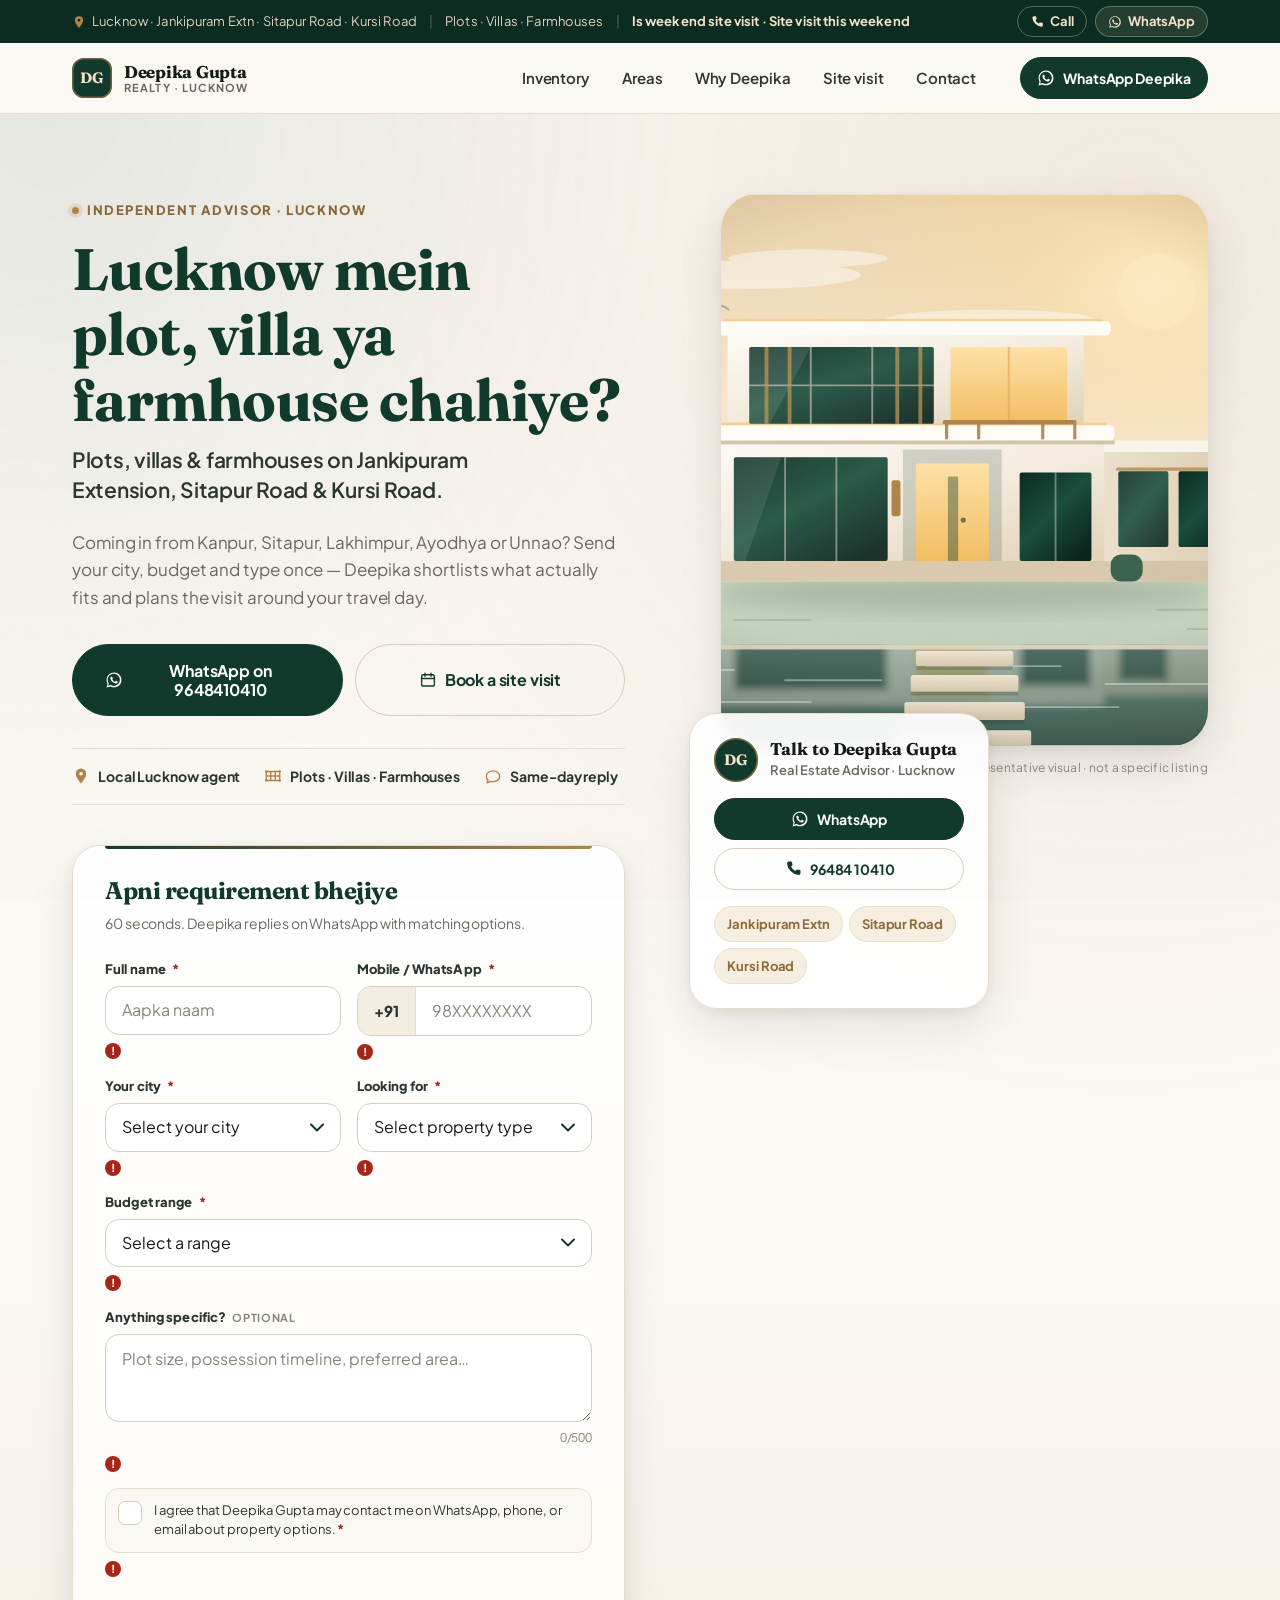
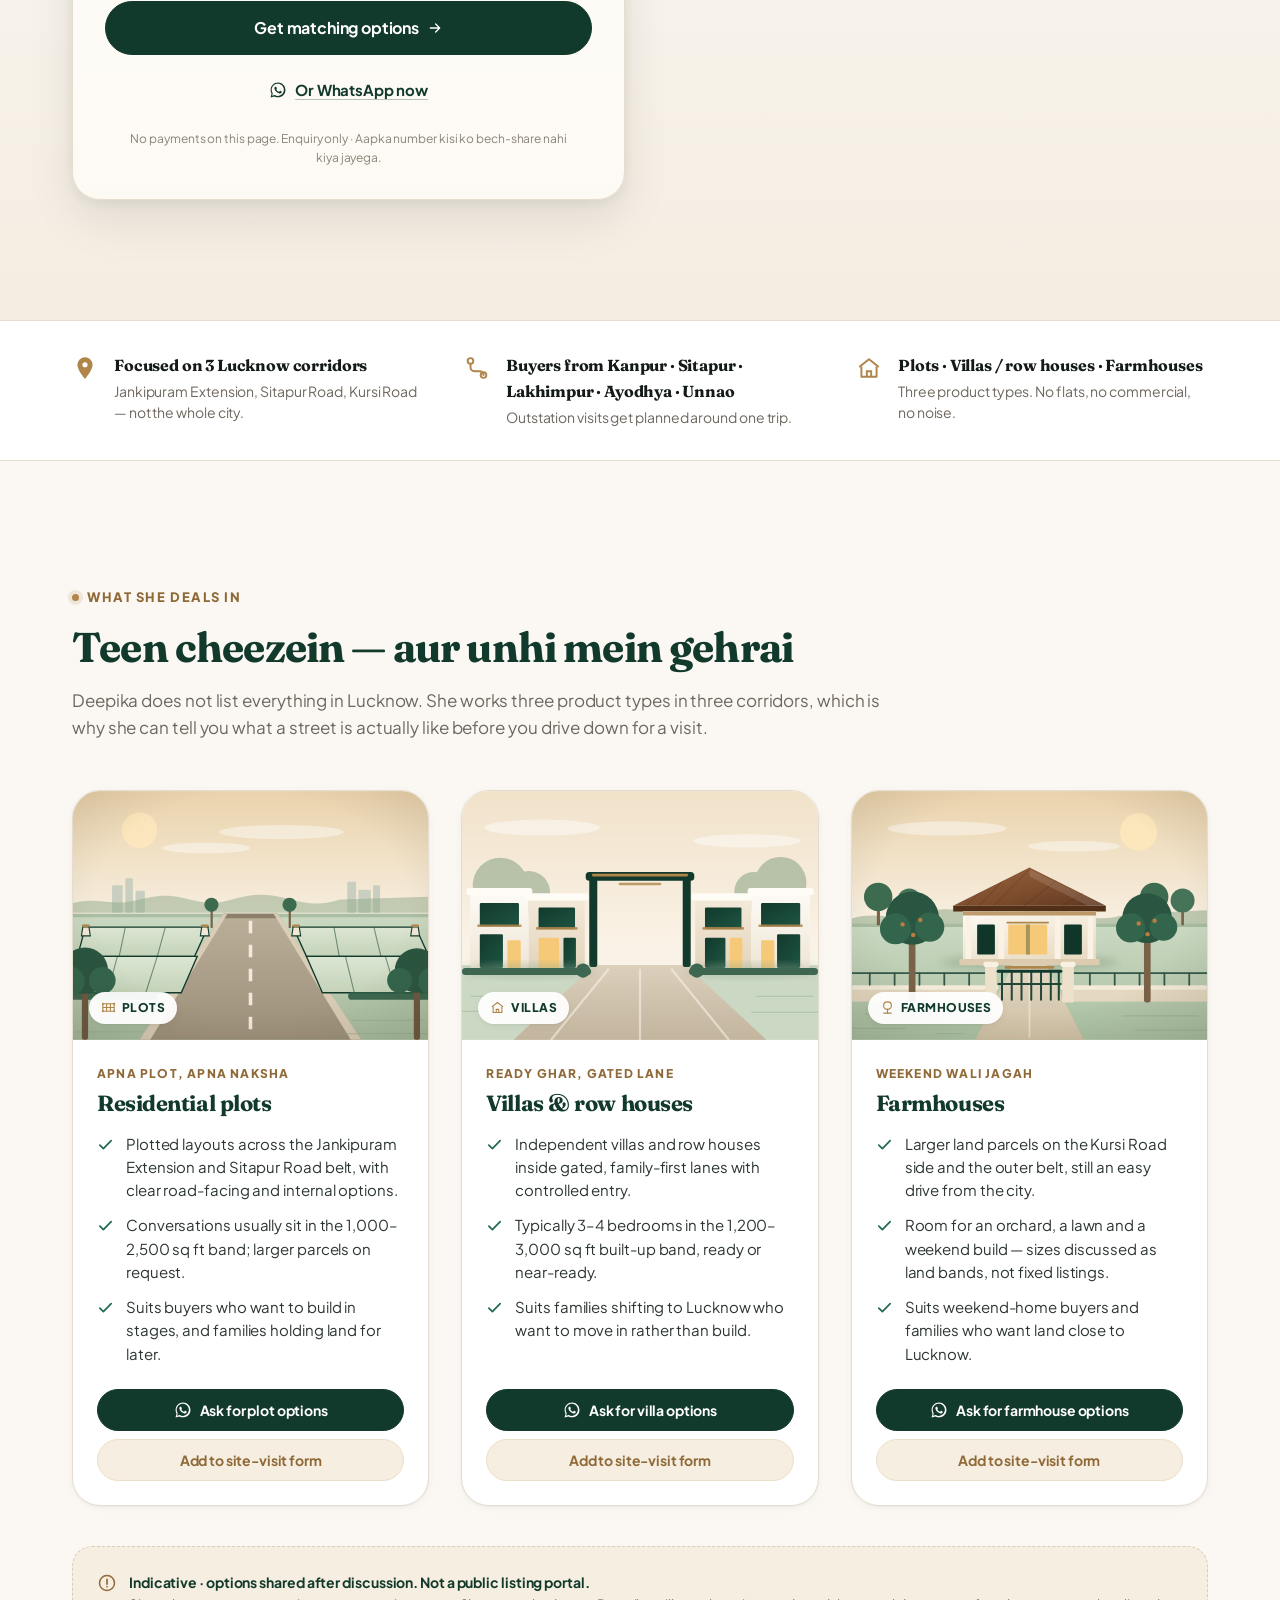
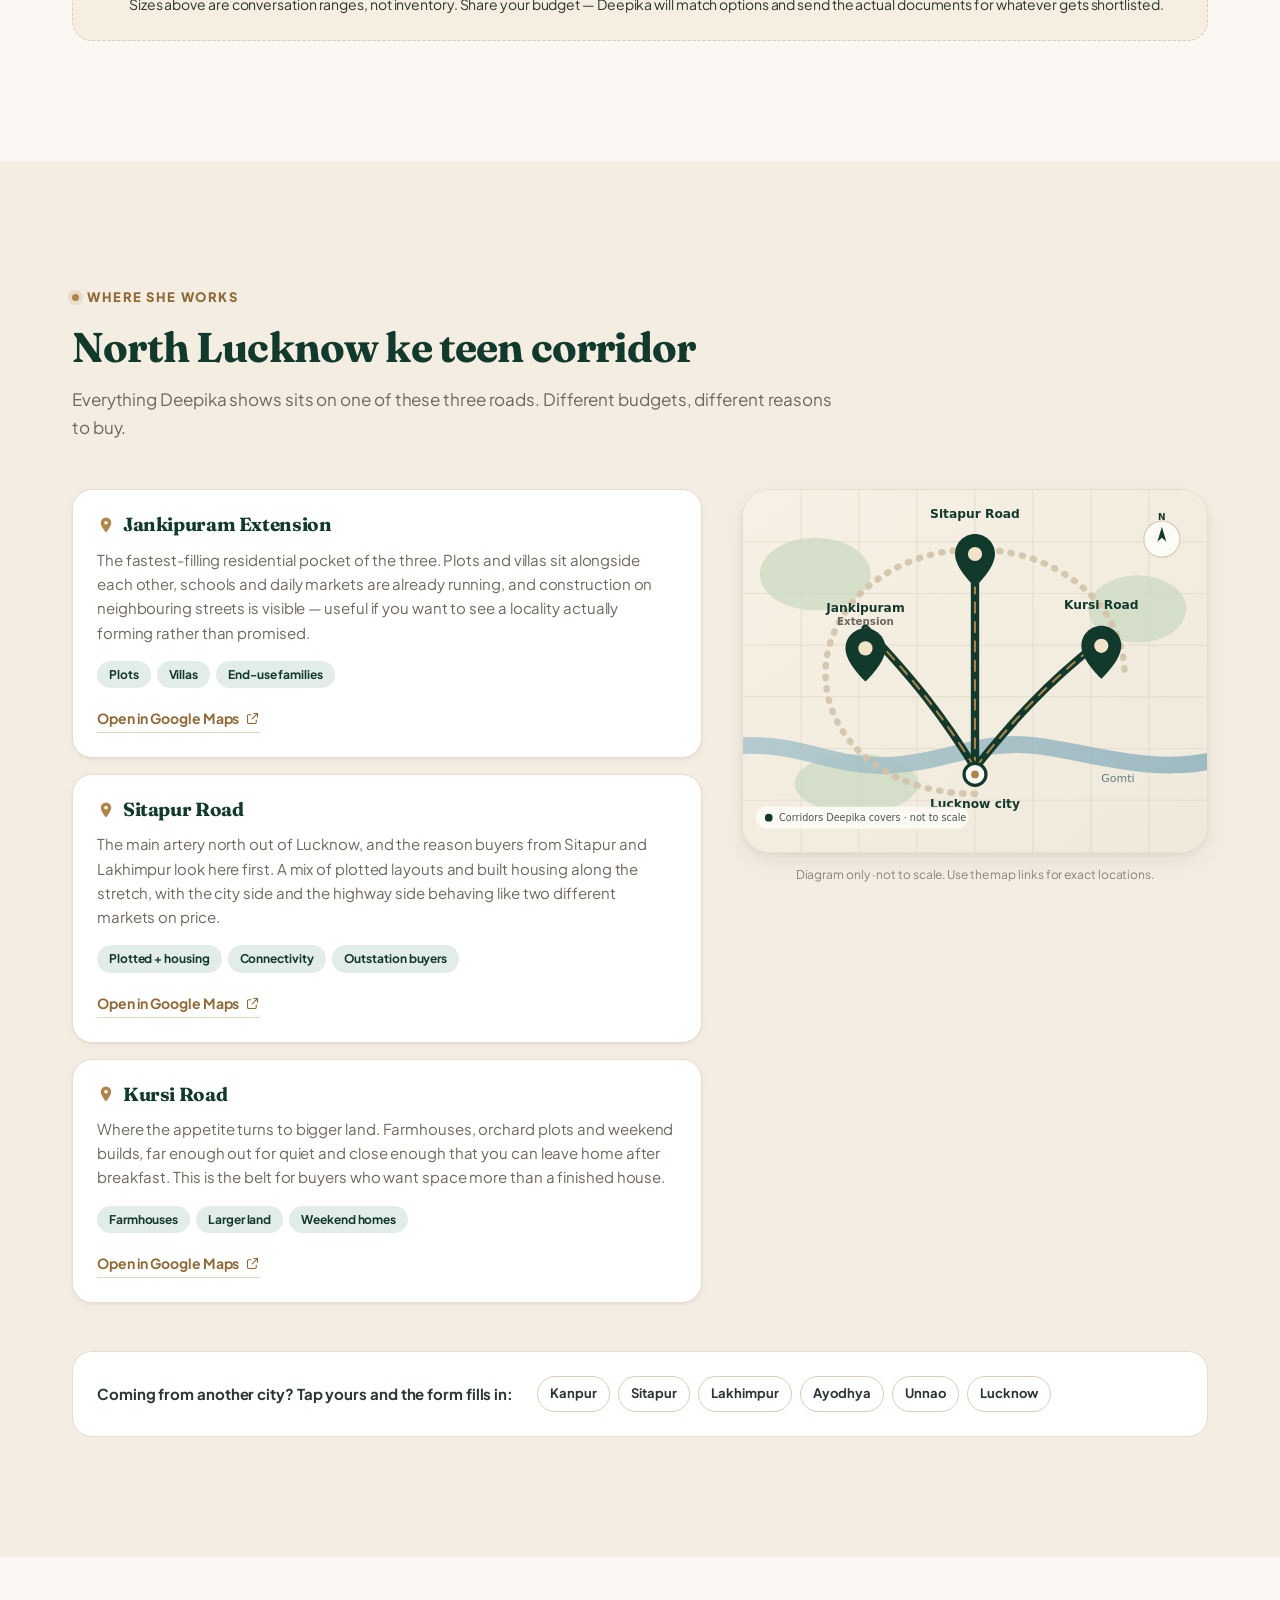
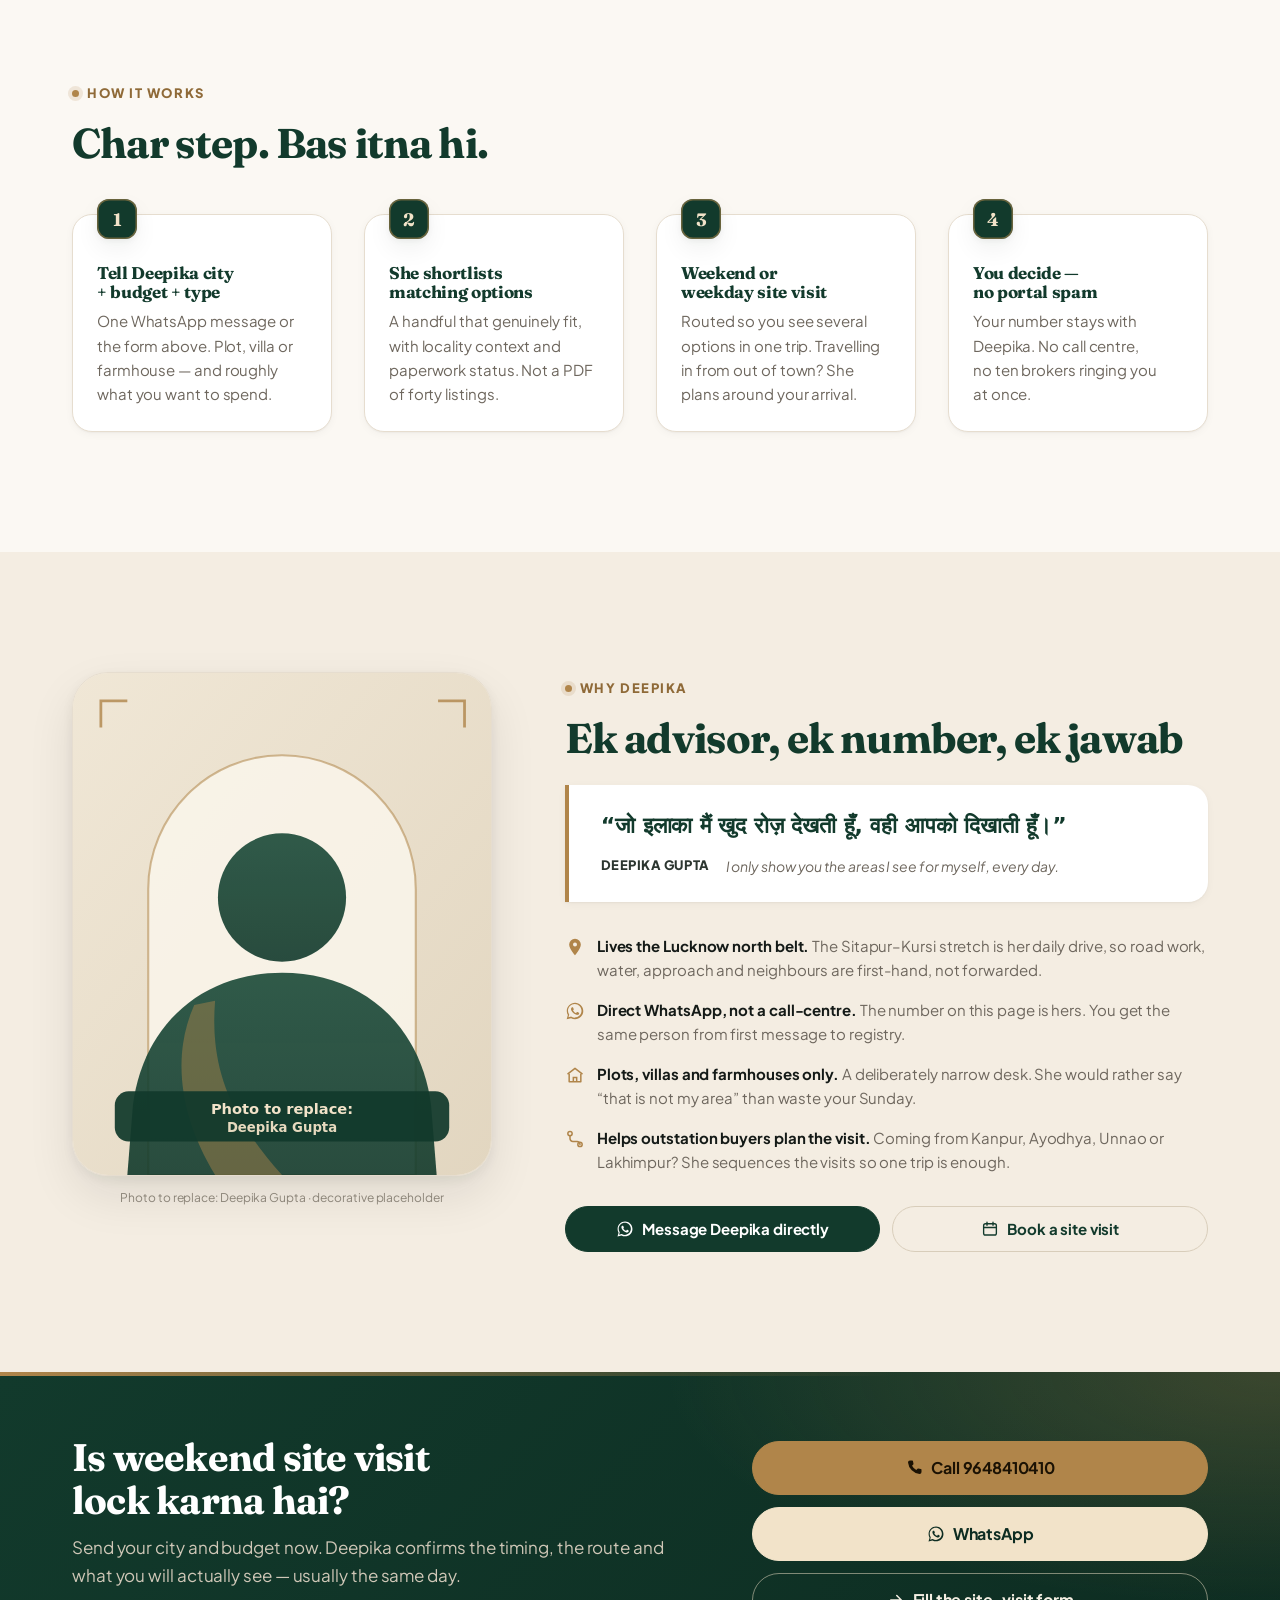
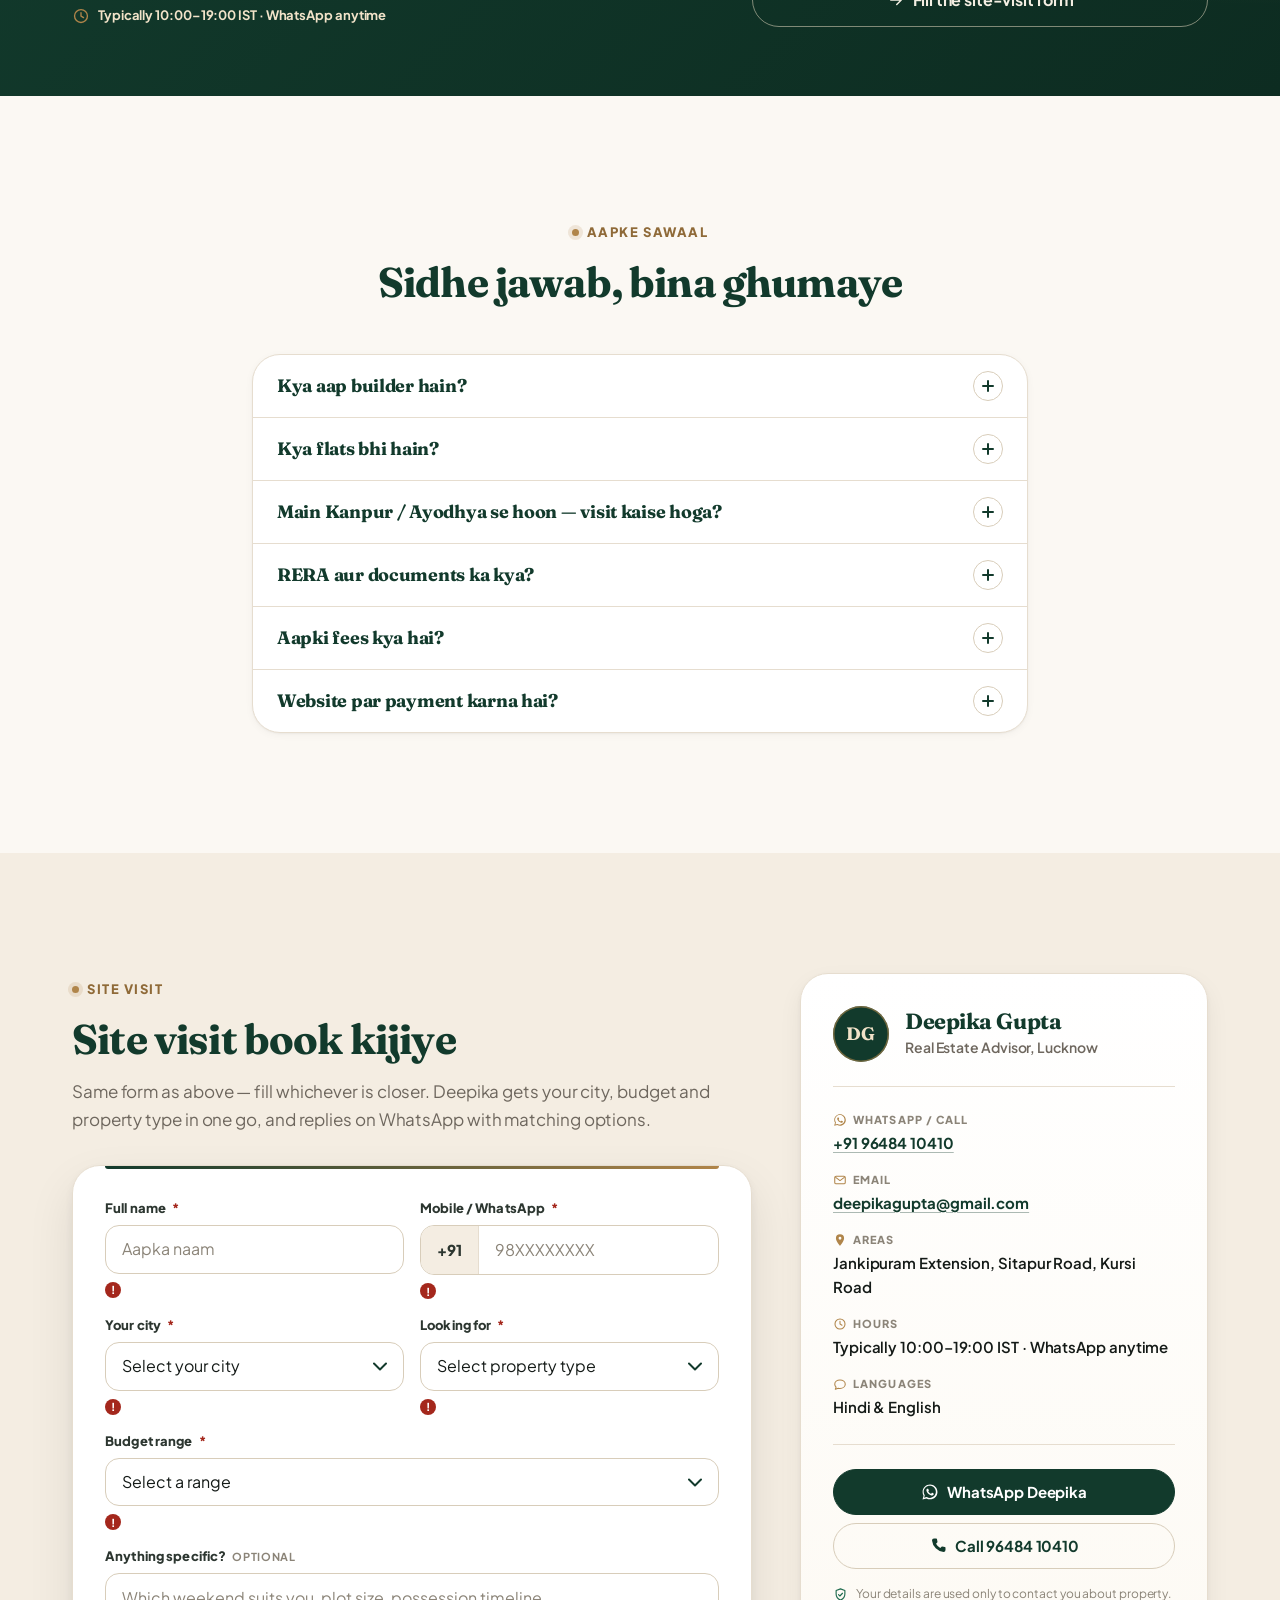
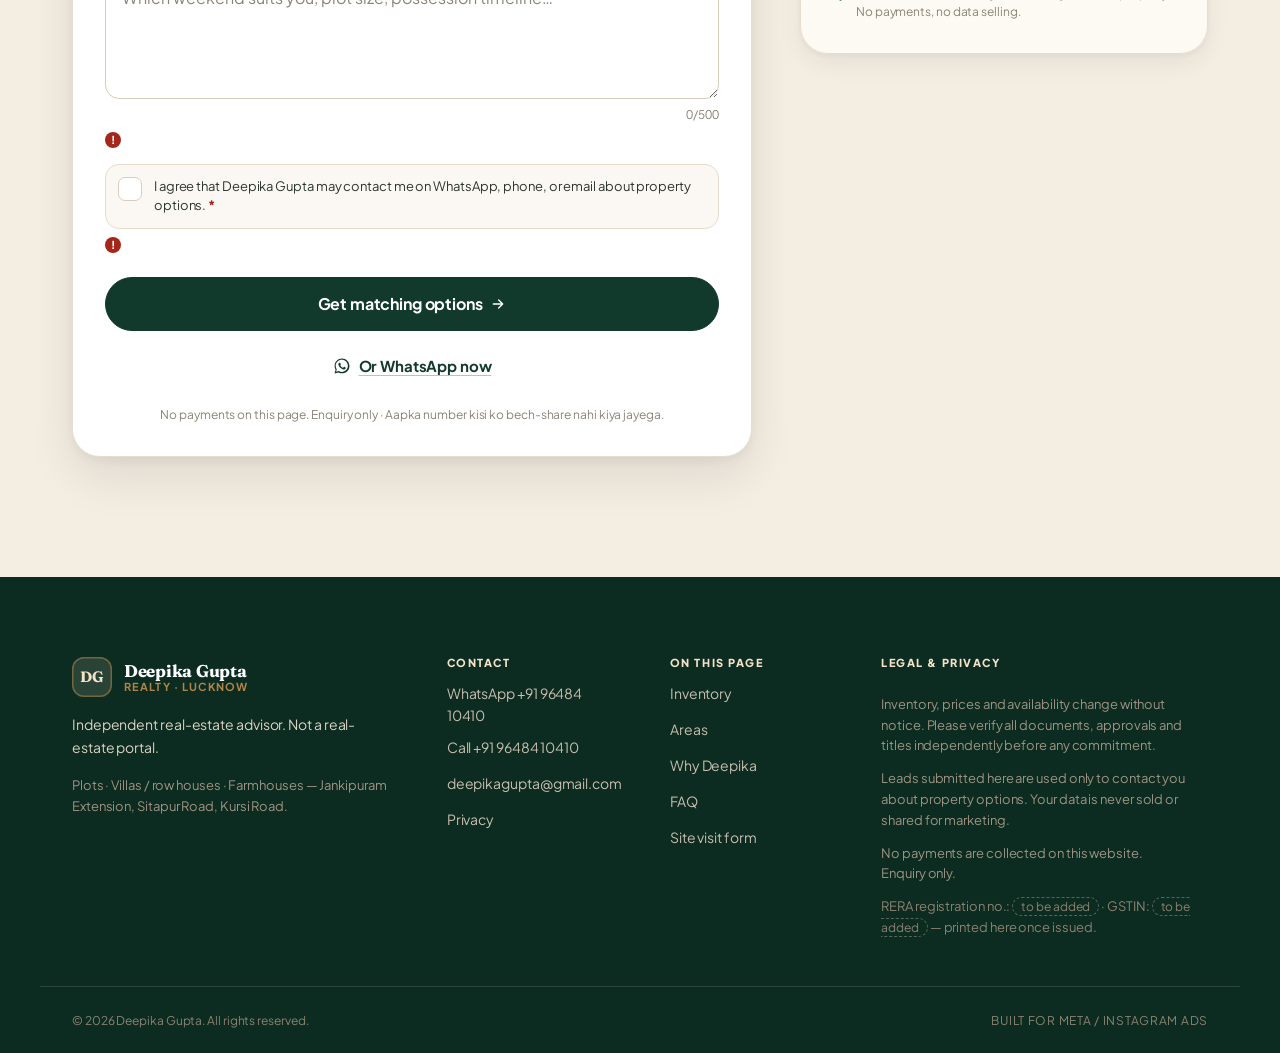
==== index.html @ 1f146a72 "Deepika Gupta Realty landing page Static lead-generation page for a Lucknow real estate agent.  - in" ====
<!DOCTYPE html>
<html lang="en-IN">
<head>
<meta charset="utf-8">
<meta name="viewport" content="width=device-width, initial-scale=1">

<title>Deepika Gupta Realty · Plots, Villas &amp; Farmhouses in Lucknow</title>
<meta name="description" content="Independent Lucknow real-estate advisor. Residential plots, villas / row houses and farmhouses on Jankipuram Extension, Sitapur Road and Kursi Road. WhatsApp 96484 10410 for a site visit.">
<meta name="robots" content="index,follow,max-image-preview:large">
<meta name="author" content="Deepika Gupta">
<meta name="theme-color" content="#123A2C">
<meta name="format-detection" content="telephone=no">

<!-- REPLACE-ME: swap the domain below for the live domain before launch (see README). -->
<link rel="canonical" href="https://www.deepikaguptarealty.in/">

<!-- Open Graph / Twitter for Instagram + Meta ads -->
<meta property="og:type" content="website">
<meta property="og:site_name" content="Deepika Gupta Realty">
<meta property="og:locale" content="en_IN">
<meta property="og:locale:alternate" content="hi_IN">
<meta property="og:url" content="https://www.deepikaguptarealty.in/">
<meta property="og:title" content="Lucknow mein plot, villa ya farmhouse chahiye?">
<meta property="og:description" content="Plots, villas & farmhouses on Jankipuram Extension, Sitapur Road & Kursi Road. Talk to Deepika Gupta on WhatsApp — 96484 10410.">
<meta property="og:image" content="https://www.deepikaguptarealty.in/assets/og-deepika-gupta-realty.jpg">
<meta property="og:image:width" content="1200">
<meta property="og:image:height" content="630">
<meta property="og:image:alt" content="Deepika Gupta Realty — plots, villas and farmhouses in Lucknow">
<meta name="twitter:card" content="summary_large_image">
<meta name="twitter:title" content="Lucknow mein plot, villa ya farmhouse chahiye?">
<meta name="twitter:description" content="Plots, villas & farmhouses on Jankipuram Extension, Sitapur Road & Kursi Road. WhatsApp 96484 10410.">
<meta name="twitter:image" content="https://www.deepikaguptarealty.in/assets/og-deepika-gupta-realty.jpg">

<link rel="icon" href="assets/favicon-dg.svg" type="image/svg+xml">
<link rel="apple-touch-icon" href="assets/favicon-dg.svg">
<link rel="mask-icon" href="assets/favicon-dg.svg" color="#123A2C">

<!-- Fonts: preconnect + non-blocking stylesheet so the hero paints first -->
<link rel="preconnect" href="https://fonts.googleapis.com">
<link rel="preconnect" href="https://fonts.gstatic.com" crossorigin>
<link rel="preload" as="style" href="https://fonts.googleapis.com/css2?family=Fraunces:opsz,wght@9..144,600;9..144,700&family=Plus+Jakarta+Sans:wght@400;500;600;700;800&display=swap">
<link rel="stylesheet" href="https://fonts.googleapis.com/css2?family=Fraunces:opsz,wght@9..144,600;9..144,700&family=Plus+Jakarta+Sans:wght@400;500;600;700;800&display=swap" media="print" onload="this.media='all'">
<noscript>
  <link rel="stylesheet" href="https://fonts.googleapis.com/css2?family=Fraunces:opsz,wght@9..144,600;9..144,700&family=Plus+Jakarta+Sans:wght@400;500;600;700;800&display=swap">
</noscript>

<link rel="preload" as="image" href="assets/hero-villa-facade-lucknow.svg" type="image/svg+xml" fetchpriority="high">
<link rel="stylesheet" href="css/styles.css">

<!-- ===================================================================
     META PIXEL — SETUP INSTRUCTIONS
     -------------------------------------------------------------------
     1. Uncomment the block below.
     2. Replace both occurrences of PIXEL_ID with your numeric pixel id
        (Events Manager > Data Sources > your pixel > Pixel ID).
     3. Nothing else is needed. js/main.js already calls:
          fbq('track', 'Lead')     -> on a successful form submit
          fbq('track', 'Contact')  -> on any WhatsApp click
          fbq('track', 'Contact')  -> on any Call click
        Those calls are guarded with `typeof fbq === 'function'`, so the
        page works fine with the pixel absent.

<script>
  !function(f,b,e,v,n,t,s)
  {if(f.fbq)return;n=f.fbq=function(){n.callMethod?
  n.callMethod.apply(n,arguments):n.queue.push(arguments)};
  if(!f._fbq)f._fbq=n;n.push=n;n.loaded=!0;n.version='2.0';
  n.queue=[];t=b.createElement(e);t.async=!0;
  t.src=v;s=b.getElementsByTagName(e)[0];
  s.parentNode.insertBefore(t,s)}(window,document,'script',
  'https://connect.facebook.net/en_US/fbevents.js');
  fbq('init', 'PIXEL_ID');
  fbq('track', 'PageView');
</script>
<noscript><img height="1" width="1" style="display:none"
  alt="" src="https://www.facebook.com/tr?id=PIXEL_ID&ev=PageView&noscript=1"></noscript>

     =================================================================== -->

<script type="application/ld+json">
{
  "@context": "https://schema.org",
  "@graph": [
    {
      "@type": "RealEstateAgent",
      "@id": "https://www.deepikaguptarealty.in/#agency",
      "name": "Deepika Gupta Realty",
      "alternateName": "Deepika Gupta — Real Estate Advisor, Lucknow",
      "description": "Independent real-estate advisory in Lucknow for residential plots, villas / row houses and farmhouses across Jankipuram Extension, Sitapur Road and Kursi Road.",
      "url": "https://www.deepikaguptarealty.in/",
      "image": "https://www.deepikaguptarealty.in/assets/og-deepika-gupta-realty.jpg",
      "logo": "https://www.deepikaguptarealty.in/assets/favicon-dg.svg",
      "telephone": "+91-96484-10410",
      "email": "deepikagupta@gmail.com",
      "priceRange": "On request",
      "currenciesAccepted": "INR",
      "knowsLanguage": ["hi-IN", "en-IN"],
      "address": {
        "@type": "PostalAddress",
        "addressLocality": "Lucknow",
        "addressRegion": "Uttar Pradesh",
        "postalCode": "226021",
        "addressCountry": "IN"
      },
      "areaServed": [
        { "@type": "City", "name": "Lucknow", "containedInPlace": { "@type": "State", "name": "Uttar Pradesh" } },
        { "@type": "Place", "name": "Jankipuram Extension, Lucknow" },
        { "@type": "Place", "name": "Sitapur Road, Lucknow" },
        { "@type": "Place", "name": "Kursi Road, Lucknow" },
        { "@type": "City", "name": "Kanpur" },
        { "@type": "City", "name": "Sitapur" },
        { "@type": "City", "name": "Lakhimpur" },
        { "@type": "City", "name": "Ayodhya" },
        { "@type": "City", "name": "Unnao" }
      ],
      "openingHoursSpecification": [{
        "@type": "OpeningHoursSpecification",
        "dayOfWeek": ["Monday","Tuesday","Wednesday","Thursday","Friday","Saturday","Sunday"],
        "opens": "10:00",
        "closes": "19:00"
      }],
      "contactPoint": [{
        "@type": "ContactPoint",
        "contactType": "sales",
        "telephone": "+91-96484-10410",
        "email": "deepikagupta@gmail.com",
        "availableLanguage": ["Hindi", "English"],
        "areaServed": "IN"
      }],
      "founder": { "@id": "https://www.deepikaguptarealty.in/#deepika" },
      "employee": { "@id": "https://www.deepikaguptarealty.in/#deepika" },
      "makesOffer": [
        { "@type": "Offer", "itemOffered": { "@type": "Service", "name": "Residential plot advisory" }, "areaServed": "Lucknow" },
        { "@type": "Offer", "itemOffered": { "@type": "Service", "name": "Villa and row house advisory" }, "areaServed": "Lucknow" },
        { "@type": "Offer", "itemOffered": { "@type": "Service", "name": "Farmhouse and land advisory" }, "areaServed": "Lucknow" }
      ]
    },
    {
      "@type": "Person",
      "@id": "https://www.deepikaguptarealty.in/#deepika",
      "name": "Deepika Gupta",
      "jobTitle": "Real Estate Advisor",
      "telephone": "+91-96484-10410",
      "email": "deepikagupta@gmail.com",
      "knowsLanguage": ["hi-IN", "en-IN"],
      "worksFor": { "@id": "https://www.deepikaguptarealty.in/#agency" },
      "workLocation": {
        "@type": "Place",
        "address": {
          "@type": "PostalAddress",
          "addressLocality": "Lucknow",
          "addressRegion": "Uttar Pradesh",
          "addressCountry": "IN"
        }
      }
    },
    {
      "@type": "WebSite",
      "@id": "https://www.deepikaguptarealty.in/#website",
      "url": "https://www.deepikaguptarealty.in/",
      "name": "Deepika Gupta Realty",
      "inLanguage": "en-IN",
      "publisher": { "@id": "https://www.deepikaguptarealty.in/#agency" }
    }
  ]
}
</script>
</head>

<body>

<a class="skip-link" href="#main">Skip to main content</a>

<!-- ============================ ICON SPRITE ============================ -->
<svg class="sprite" aria-hidden="true" focusable="false" width="0" height="0" style="position:absolute">
  <symbol id="i-wa" viewBox="0 0 24 24">
    <path fill="currentColor" d="M12.04 2c-5.46 0-9.91 4.45-9.91 9.91 0 1.75.46 3.45 1.32 4.95L2 22l5.25-1.38c1.45.79 3.08 1.21 4.79 1.21 5.46 0 9.91-4.45 9.91-9.91S17.5 2 12.04 2Zm0 18.02c-1.53 0-3.03-.41-4.34-1.19l-.31-.18-3.22.85.86-3.14-.2-.32a8.09 8.09 0 0 1-1.24-4.31c0-4.47 3.64-8.11 8.11-8.11 4.47 0 8.11 3.64 8.11 8.11 0 4.47-3.64 8.11-8.11 8.11Zm4.47-6.07c-.24-.12-1.44-.71-1.66-.79-.22-.08-.38-.12-.54.12-.16.24-.62.79-.76.95-.14.16-.28.18-.52.06-.24-.12-1.02-.38-1.94-1.2-.72-.64-1.2-1.43-1.34-1.67-.14-.24-.02-.37.1-.49.11-.11.24-.28.36-.42.12-.14.16-.24.24-.4.08-.16.04-.3-.02-.42-.06-.12-.54-1.3-.74-1.78-.19-.46-.39-.4-.54-.41h-.46c-.16 0-.42.06-.64.3-.22.24-.84.82-.84 2 0 1.18.86 2.32.98 2.48.12.16 1.7 2.72 4.12 3.72.58.25 1.03.4 1.38.51.58.18 1.11.16 1.53.1.46-.07 1.42-.58 1.62-1.14.2-.56.2-1.04.14-1.14-.06-.1-.22-.16-.46-.28Z"/>
  </symbol>
  <symbol id="i-phone" viewBox="0 0 24 24">
    <path fill="currentColor" d="M6.6 2h3a1 1 0 0 1 1 .82l.7 3.6a1 1 0 0 1-.28.9L9.4 8.94a13.3 13.3 0 0 0 5.66 5.66l1.62-1.62a1 1 0 0 1 .9-.28l3.6.7a1 1 0 0 1 .82 1v3A2.6 2.6 0 0 1 19.4 20 17.4 17.4 0 0 1 4 4.6 2.6 2.6 0 0 1 6.6 2Z"/>
  </symbol>
  <symbol id="i-pin" viewBox="0 0 24 24">
    <path fill="currentColor" d="M12 2a7 7 0 0 1 7 7c0 5.2-7 13-7 13S5 14.2 5 9a7 7 0 0 1 7-7Zm0 4.6A2.4 2.4 0 1 0 12 11.4 2.4 2.4 0 0 0 12 6.6Z"/>
  </symbol>
  <symbol id="i-plot" viewBox="0 0 24 24">
    <path fill="none" stroke="currentColor" stroke-width="1.8" stroke-linejoin="round" d="M3 6h18v12H3z"/>
    <path fill="none" stroke="currentColor" stroke-width="1.8" d="M9 6v12M15 6v12M3 12h18"/>
    <circle cx="3" cy="6" r="1.6" fill="currentColor"/><circle cx="21" cy="6" r="1.6" fill="currentColor"/>
    <circle cx="3" cy="18" r="1.6" fill="currentColor"/><circle cx="21" cy="18" r="1.6" fill="currentColor"/>
  </symbol>
  <symbol id="i-villa" viewBox="0 0 24 24">
    <path fill="none" stroke="currentColor" stroke-width="1.8" stroke-linejoin="round" d="M3 11 12 4l9 7"/>
    <path fill="none" stroke="currentColor" stroke-width="1.8" stroke-linejoin="round" d="M5 10.5V20h14v-9.5"/>
    <path fill="none" stroke="currentColor" stroke-width="1.8" d="M10 20v-5h4v5"/>
  </symbol>
  <symbol id="i-farm" viewBox="0 0 24 24">
    <path fill="none" stroke="currentColor" stroke-width="1.8" stroke-linecap="round" d="M12 21v-6"/>
    <path fill="none" stroke="currentColor" stroke-width="1.8" stroke-linejoin="round" d="M12 3c3.6 0 6.2 2.6 6.2 5.8 0 3.4-2.8 6.2-6.2 6.2S5.8 12.2 5.8 8.8C5.8 5.6 8.4 3 12 3Z"/>
    <path fill="none" stroke="currentColor" stroke-width="1.8" stroke-linecap="round" d="M6 21h12"/>
  </symbol>
  <symbol id="i-check" viewBox="0 0 24 24">
    <path fill="none" stroke="currentColor" stroke-width="2.4" stroke-linecap="round" stroke-linejoin="round" d="m4 12.8 5 5L20 6.5"/>
  </symbol>
  <symbol id="i-chat" viewBox="0 0 24 24">
    <path fill="none" stroke="currentColor" stroke-width="1.8" stroke-linejoin="round" d="M21 12.4c0 4-4 7.2-9 7.2a10.6 10.6 0 0 1-2.9-.4L4 21l1.3-3.7A6.7 6.7 0 0 1 3 12.4c0-4 4-7.2 9-7.2s9 3.2 9 7.2Z"/>
  </symbol>
  <symbol id="i-route" viewBox="0 0 24 24">
    <circle cx="6" cy="5.5" r="2.6" fill="none" stroke="currentColor" stroke-width="1.8"/>
    <circle cx="18" cy="18.5" r="2.6" fill="none" stroke="currentColor" stroke-width="1.8"/>
    <path fill="none" stroke="currentColor" stroke-width="1.8" stroke-linecap="round" d="M6 8.1v3.4a3.5 3.5 0 0 0 3.5 3.5h5a3.5 3.5 0 0 1 3.5 3.5"/>
  </symbol>
  <symbol id="i-calendar" viewBox="0 0 24 24">
    <rect x="3.5" y="5" width="17" height="15" rx="2.5" fill="none" stroke="currentColor" stroke-width="1.8"/>
    <path fill="none" stroke="currentColor" stroke-width="1.8" stroke-linecap="round" d="M8 3v4M16 3v4M3.5 10h17"/>
  </symbol>
  <symbol id="i-shield" viewBox="0 0 24 24">
    <path fill="none" stroke="currentColor" stroke-width="1.8" stroke-linejoin="round" d="M12 3l7 2.6v5.7c0 4.3-2.9 7.9-7 9.7-4.1-1.8-7-5.4-7-9.7V5.6L12 3Z"/>
    <path fill="none" stroke="currentColor" stroke-width="1.8" stroke-linecap="round" stroke-linejoin="round" d="m8.8 12.2 2.2 2.2 4.2-4.4"/>
  </symbol>
  <symbol id="i-mail" viewBox="0 0 24 24">
    <rect x="3" y="5.5" width="18" height="13" rx="2.4" fill="none" stroke="currentColor" stroke-width="1.8"/>
    <path fill="none" stroke="currentColor" stroke-width="1.8" stroke-linejoin="round" d="m4 7 8 6 8-6"/>
  </symbol>
  <symbol id="i-clock" viewBox="0 0 24 24">
    <circle cx="12" cy="12" r="8.6" fill="none" stroke="currentColor" stroke-width="1.8"/>
    <path fill="none" stroke="currentColor" stroke-width="1.8" stroke-linecap="round" d="M12 7.4V12l3.4 2.1"/>
  </symbol>
  <symbol id="i-external" viewBox="0 0 24 24">
    <path fill="none" stroke="currentColor" stroke-width="1.8" stroke-linecap="round" stroke-linejoin="round" d="M14 4h6v6M20 4l-8.5 8.5"/>
    <path fill="none" stroke="currentColor" stroke-width="1.8" stroke-linecap="round" stroke-linejoin="round" d="M18 14.5V18a2 2 0 0 1-2 2H6a2 2 0 0 1-2-2V8a2 2 0 0 1 2-2h3.5"/>
  </symbol>
  <symbol id="i-arrow" viewBox="0 0 24 24">
    <path fill="none" stroke="currentColor" stroke-width="2" stroke-linecap="round" stroke-linejoin="round" d="M5 12h14m-6-6 6 6-6 6"/>
  </symbol>
  <symbol id="i-alert" viewBox="0 0 24 24">
    <circle cx="12" cy="12" r="9" fill="none" stroke="currentColor" stroke-width="1.8"/>
    <path fill="none" stroke="currentColor" stroke-width="2" stroke-linecap="round" d="M12 7.5v6M12 16.4v.2"/>
  </symbol>
</svg>

<!-- ============================ 1. ANNOUNCEMENT BAR ============================ -->
<div class="announce" role="region" aria-label="Coverage and quick contact">
  <div class="container announce__inner">
    <p class="announce__text">
      <span class="announce__seg"><svg class="ico" aria-hidden="true"><use href="#i-pin"></use></svg>Lucknow · Jankipuram Extn · Sitapur Road · Kursi Road</span>
      <span class="announce__sep" aria-hidden="true">|</span>
      <span class="announce__seg">Plots · Villas · Farmhouses</span>
      <span class="announce__sep" aria-hidden="true">|</span>
      <span class="announce__seg announce__seg--hi">Is weekend site visit · Site visit this weekend</span>
    </p>
    <div class="announce__actions">
      <a class="mini-btn" href="tel:+919648410410" data-call>
        <svg class="ico" aria-hidden="true"><use href="#i-phone"></use></svg>Call
      </a>
      <a class="mini-btn mini-btn--wa" href="https://wa.me/919648410410" data-wa
         data-wa-msg="Namaste Deepika ji! Main Lucknow mein plot / villa / farmhouse ke options dekhna chahta/chahti hoon. Kripya guide kijiye. (Hi Deepika, I would like to see plot, villa or farmhouse options in Lucknow.)"
         target="_blank" rel="noopener">
        <svg class="ico" aria-hidden="true"><use href="#i-wa"></use></svg>WhatsApp
      </a>
    </div>
  </div>
</div>

<!-- ============================ 2. HEADER ============================ -->
<header class="header" id="siteHeader">
  <div class="container header__inner">
    <a class="brand" href="#top" aria-label="Deepika Gupta Realty, Lucknow — back to top">
      <span class="brand__mark" aria-hidden="true">DG</span>
      <span class="brand__text">
        <strong class="brand__name">Deepika Gupta</strong>
        <span class="brand__sub">Realty · Lucknow</span>
      </span>
    </a>

    <button class="nav-toggle" type="button" id="navToggle"
            aria-expanded="false" aria-controls="siteMenu" aria-label="Open navigation menu">
      <span class="nav-toggle__bars" aria-hidden="true"><span></span><span></span><span></span></span>
    </button>

    <nav class="site-nav" id="siteMenu" aria-label="Main navigation">
      <ul class="site-nav__list">
        <li><a href="#inventory">Inventory</a></li>
        <li><a href="#areas">Areas</a></li>
        <li><a href="#why">Why Deepika</a></li>
        <li><a href="#visit">Site visit</a></li>
        <li><a href="#contact">Contact</a></li>
      </ul>
      <div class="site-nav__cta">
        <a class="btn btn--primary btn--sm" href="https://wa.me/919648410410" data-wa
           data-wa-msg="Namaste Deepika ji! Main Lucknow mein plot / villa / farmhouse ke options dekhna chahta/chahti hoon. Kripya guide kijiye."
           target="_blank" rel="noopener">
          <svg class="ico" aria-hidden="true"><use href="#i-wa"></use></svg>WhatsApp Deepika
        </a>
        <a class="btn btn--outline btn--sm nav-only-mobile" href="tel:+919648410410" data-call>
          <svg class="ico" aria-hidden="true"><use href="#i-phone"></use></svg>Call 96484 10410
        </a>
      </div>
    </nav>
  </div>
</header>
<div class="nav-scrim" id="navScrim" hidden></div>

<main id="main">
  <span id="top" class="anchor-top" aria-hidden="true"></span>

  <!-- ============================ 3. HERO ============================ -->
  <section class="hero" aria-labelledby="heroTitle">
    <div class="container hero__grid">

      <div class="hero__copy">
        <p class="eyebrow"><span class="eyebrow__dot" aria-hidden="true"></span>Independent advisor · Lucknow</p>

        <h1 class="hero__title" id="heroTitle">
          <span class="hero__title-hi">Lucknow mein plot, villa ya farmhouse chahiye?</span>
          <span class="hero__title-en">Plots, villas &amp; farmhouses on Jankipuram Extension, Sitapur Road &amp; Kursi Road.</span>
        </h1>

        <p class="hero__sub">
          Coming in from Kanpur, Sitapur, Lakhimpur, Ayodhya or Unnao? Send your city, budget and type once —
          Deepika shortlists what actually fits and plans the visit around your travel day.
        </p>

        <div class="hero__actions">
          <a class="btn btn--primary btn--lg" href="https://wa.me/919648410410" data-wa
             data-wa-msg="Namaste Deepika ji! Main Lucknow mein plot / villa / farmhouse dekhna chahta/chahti hoon. Jankipuram Extension, Sitapur Road ya Kursi Road ke options bhejiye."
             target="_blank" rel="noopener">
            <svg class="ico" aria-hidden="true"><use href="#i-wa"></use></svg>WhatsApp on 9648410410
          </a>
          <a class="btn btn--outline btn--lg" href="#visit">
            <svg class="ico" aria-hidden="true"><use href="#i-calendar"></use></svg>Book a site visit
          </a>
        </div>

        <ul class="trust-row">
          <li><svg class="ico" aria-hidden="true"><use href="#i-pin"></use></svg>Local Lucknow agent</li>
          <li><svg class="ico" aria-hidden="true"><use href="#i-plot"></use></svg>Plots · Villas · Farmhouses</li>
          <li><svg class="ico" aria-hidden="true"><use href="#i-chat"></use></svg>Same-day reply</li>
        </ul>

        <!-- ---------- HERO LEAD FORM (compact) ---------- -->
        <!--
          SAMPLE WHATSAPP MESSAGE THAT OPENS AFTER A SUCCESSFUL SUBMIT
          (name: Rohit Verma · city: Kanpur · interest: Plot · budget: Rs 40 lakh-1 Cr)

          +-------------------------------------------------------------+
          |  <  Deepika Gupta                            (call) (video)|
          +-------------------------------------------------------------+
          |                                                             |
          |                        +----------------------------------+ |
          |                        | Namaste Deepika ji, main Rohit   | |
          |                        | Verma hoon, Kanpur se.           | |
          |                        |                                  | |
          |                        | Interest: Plot                   | |
          |                        | Budget: Rs 40 lakh - Rs 1 Cr     | |
          |                        |                                  | |
          |                        | Main Jankipuram Extension /      | |
          |                        | Sitapur Road / Kursi Road ke     | |
          |                        | options dekhna chahta/chahti     | |
          |                        | hoon. Site visit ke liye guide   | |
          |                        | kijiye.                          | |
          |                        |                                  | |
          |                        | (Ref: ig-reels-aug / plots-lko)  | |
          |                        |                       19:42  ✓✓  | |
          |                        +----------------------------------+ |
          |                                                             |
          +-------------------------------------------------------------+
          |  [ Type a message ]                                    (mic)|
          +-------------------------------------------------------------+

          The "(Ref: ...)" line only appears when utm_source / utm_campaign
          are present in the page URL.
        -->
        <div class="form-card form-card--hero">
          <div class="form-card__head">
            <h2 class="form-card__title">Apni requirement bhejiye</h2>
            <p class="form-card__sub">60 seconds. Deepika replies on WhatsApp with matching options.</p>
          </div>

          <form class="lead-form" id="lead-form-hero" data-form-id="hero"
                action="thank-you.html" method="get" autocomplete="on">

            <!-- anti-spam honeypot: hidden from users and assistive tech -->
            <div class="hp" aria-hidden="true">
              <label for="hero-companyWebsite">Company website</label>
              <input type="text" id="hero-companyWebsite" name="companyWebsite" tabindex="-1" autocomplete="off">
            </div>
            <input type="hidden" name="utm_source" value="">
            <input type="hidden" name="utm_medium" value="">
            <input type="hidden" name="utm_campaign" value="">
            <input type="hidden" name="utm_content" value="">
            <input type="hidden" name="utm_term" value="">
            <input type="hidden" name="area" value="">
            <input type="hidden" name="formLocation" value="hero">
            <input type="hidden" name="renderedAt" value="">

            <div class="form-grid">
              <div class="field">
                <label class="field__label" for="hero-fullName">Full name <span class="req" aria-hidden="true">*</span></label>
                <input class="field__input" type="text" id="hero-fullName" name="fullName"
                       placeholder="Aapka naam" required minlength="2" maxlength="80"
                       autocomplete="name" aria-describedby="hero-fullName-error">
                <p class="field__error" id="hero-fullName-error" data-error-for="fullName" hidden></p>
              </div>

              <div class="field">
                <label class="field__label" for="hero-phone">Mobile / WhatsApp <span class="req" aria-hidden="true">*</span></label>
                <div class="field__addon">
                  <span class="field__prefix" aria-hidden="true">+91</span>
                  <input class="field__input" type="tel" id="hero-phone" name="phone"
                         placeholder="98XXXXXXXX" required inputmode="numeric" maxlength="18"
                         pattern="[0-9+()\s-]{10,18}" autocomplete="tel"
                         aria-describedby="hero-phone-error">
                </div>
                <p class="field__error" id="hero-phone-error" data-error-for="phone" hidden></p>
              </div>

              <div class="field">
                <label class="field__label" for="hero-city">Your city <span class="req" aria-hidden="true">*</span></label>
                <select class="field__input field__select" id="hero-city" name="city" required
                        autocomplete="address-level2" aria-describedby="hero-city-error">
                  <option value="" selected>Select your city</option>
                  <option value="Lucknow">Lucknow</option>
                  <option value="Kanpur">Kanpur</option>
                  <option value="Sitapur">Sitapur</option>
                  <option value="Lakhimpur">Lakhimpur</option>
                  <option value="Ayodhya">Ayodhya</option>
                  <option value="Unnao">Unnao</option>
                  <option value="Other">Other</option>
                </select>
                <p class="field__error" id="hero-city-error" data-error-for="city" hidden></p>
              </div>

              <div class="field">
                <label class="field__label" for="hero-interest">Looking for <span class="req" aria-hidden="true">*</span></label>
                <select class="field__input field__select" id="hero-interest" name="interest" required
                        aria-describedby="hero-interest-error">
                  <option value="" selected>Select property type</option>
                  <option value="Plot">Plot</option>
                  <option value="Villa / Row house">Villa / Row house</option>
                  <option value="Farmhouse">Farmhouse</option>
                  <option value="Not sure yet">Not sure yet</option>
                </select>
                <p class="field__error" id="hero-interest-error" data-error-for="interest" hidden></p>
              </div>

              <div class="field field--full">
                <label class="field__label" for="hero-budget">Budget range <span class="req" aria-hidden="true">*</span></label>
                <select class="field__input field__select" id="hero-budget" name="budget" required
                        aria-describedby="hero-budget-error">
                  <option value="" selected>Select a range</option>
                  <option value="Under &#8377;40 lakh">Under &#8377;40 lakh</option>
                  <option value="&#8377;40 lakh&#8211;&#8377;1 Cr">&#8377;40 lakh&#8211;&#8377;1 Cr</option>
                  <option value="&#8377;1 Cr+">&#8377;1 Cr+</option>
                  <option value="Prefer to discuss">Prefer to discuss</option>
                </select>
                <p class="field__error" id="hero-budget-error" data-error-for="budget" hidden></p>
              </div>

              <div class="field field--full">
                <label class="field__label" for="hero-message">
                  Anything specific? <span class="field__opt">Optional</span>
                </label>
                <textarea class="field__input field__textarea" id="hero-message" name="message" rows="2"
                          maxlength="500" placeholder="Plot size, possession timeline, preferred area…"
                          aria-describedby="hero-message-hint hero-message-error"></textarea>
                <p class="field__hint" id="hero-message-hint"><span data-counter-for="message">0</span>/500</p>
                <p class="field__error" id="hero-message-error" data-error-for="message" hidden></p>
              </div>

              <div class="field field--full">
                <label class="check">
                  <input type="checkbox" id="hero-consent" name="consent" value="yes" required
                         aria-describedby="hero-consent-error">
                  <span class="check__box" aria-hidden="true">
                    <svg class="ico" aria-hidden="true"><use href="#i-check"></use></svg>
                  </span>
                  <span class="check__text">
                    I agree that Deepika Gupta may contact me on WhatsApp, phone, or email about property options.
                    <span class="req" aria-hidden="true">*</span>
                  </span>
                </label>
                <p class="field__error" id="hero-consent-error" data-error-for="consent" hidden></p>
              </div>
            </div>

            <div class="form-actions">
              <button class="btn btn--primary btn--lg btn--block" type="submit" data-submit>
                <span data-submit-label>Get matching options</span>
                <svg class="ico ico--trail" aria-hidden="true"><use href="#i-arrow"></use></svg>
              </button>
              <a class="btn btn--ghost btn--block" href="https://wa.me/919648410410" data-wa
                 data-wa-msg="Namaste Deepika ji! Main Lucknow mein plot / villa / farmhouse ke options dekhna chahta/chahti hoon."
                 target="_blank" rel="noopener">
                <svg class="ico" aria-hidden="true"><use href="#i-wa"></use></svg>Or WhatsApp now
              </a>
            </div>

            <p class="form-legal">
              No payments on this page. Enquiry only · Aapka number kisi ko bech-share nahi kiya jayega.
            </p>
          </form>

          <div class="form-success" id="hero-success" role="status" aria-live="polite" hidden>
            <div class="form-success__icon" aria-hidden="true">
              <svg class="ico" aria-hidden="true"><use href="#i-check"></use></svg>
            </div>
            <h3 class="form-success__title">Shukriya, <span data-success-name>ji</span>! Request mil gayi.</h3>
            <p class="form-success__body">
              Deepika ne aapki requirement note kar li hai. WhatsApp khul raha hai — bas Send dabaiye taaki
              conversation start ho jaye.
            </p>
            <div class="form-success__actions">
              <a class="btn btn--primary btn--block" href="https://wa.me/919648410410" data-success-wa
                 target="_blank" rel="noopener">
                <svg class="ico" aria-hidden="true"><use href="#i-wa"></use></svg>Open WhatsApp again
              </a>
              <a class="btn btn--outline btn--block" href="tel:+919648410410" data-call>
                <svg class="ico" aria-hidden="true"><use href="#i-phone"></use></svg>Call 96484 10410
              </a>
              <button class="btn btn--ghost btn--block" type="button" data-form-reset>Send another enquiry</button>
            </div>
          </div>
        </div>
      </div>

      <div class="hero__visual">
        <figure class="hero__figure">
          <img src="assets/hero-villa-facade-lucknow.svg"
               alt="A contemporary villa facade at golden hour with a reflecting water court, stepping-stone approach and landscaped lawn."
               width="1200" height="860" fetchpriority="high" decoding="async">
          <figcaption class="hero__figcaption">Representative visual · not a specific listing</figcaption>
        </figure>

        <aside class="float-card" aria-label="Talk to Deepika Gupta">
          <div class="float-card__head">
            <span class="avatar" aria-hidden="true">DG</span>
            <div>
              <p class="float-card__title">Talk to Deepika Gupta</p>
              <p class="float-card__role">Real Estate Advisor · Lucknow</p>
            </div>
          </div>
          <div class="float-card__actions">
            <a class="btn btn--primary btn--sm btn--block" href="https://wa.me/919648410410" data-wa
               data-wa-msg="Namaste Deepika ji! Main aapse Lucknow ke plot / villa / farmhouse options ke baare mein baat karna chahta/chahti hoon."
               target="_blank" rel="noopener">
              <svg class="ico" aria-hidden="true"><use href="#i-wa"></use></svg>WhatsApp
            </a>
            <a class="btn btn--outline btn--sm btn--block" href="tel:+919648410410" data-call>
              <svg class="ico" aria-hidden="true"><use href="#i-phone"></use></svg>96484 10410
            </a>
          </div>
          <ul class="chip-row chip-row--static" aria-label="Areas covered">
            <li class="chip chip--static">Jankipuram Extn</li>
            <li class="chip chip--static">Sitapur Road</li>
            <li class="chip chip--static">Kursi Road</li>
          </ul>
        </aside>
      </div>
    </div>
  </section>

  <!-- ============================ 4. SOCIAL PROOF STRIP ============================ -->
  <section class="proof" aria-label="How Deepika works">
    <div class="container proof__grid">
      <div class="proof__item">
        <svg class="ico ico--lg" aria-hidden="true"><use href="#i-pin"></use></svg>
        <p><strong>Focused on 3 Lucknow corridors</strong><span>Jankipuram Extension, Sitapur Road, Kursi Road — not the whole city.</span></p>
      </div>
      <div class="proof__item">
        <svg class="ico ico--lg" aria-hidden="true"><use href="#i-route"></use></svg>
        <p><strong>Buyers from Kanpur · Sitapur · Lakhimpur · Ayodhya · Unnao</strong><span>Outstation visits get planned around one trip.</span></p>
      </div>
      <div class="proof__item">
        <svg class="ico ico--lg" aria-hidden="true"><use href="#i-villa"></use></svg>
        <p><strong>Plots · Villas / row houses · Farmhouses</strong><span>Three product types. No flats, no commercial, no noise.</span></p>
      </div>
    </div>
  </section>

  <!-- ============================ 5. INVENTORY ============================ -->
  <section class="section" id="inventory" aria-labelledby="inventoryTitle">
    <div class="container">
      <header class="section__head">
        <p class="eyebrow"><span class="eyebrow__dot" aria-hidden="true"></span>What she deals in</p>
        <h2 class="section__title" id="inventoryTitle">Teen cheezein — aur unhi mein gehrai</h2>
        <p class="section__sub">
          Deepika does not list everything in Lucknow. She works three product types in three corridors, which is
          why she can tell you what a street is actually like before you drive down for a visit.
        </p>
      </header>

      <div class="cards">
        <!-- Card A — Plots -->
        <article class="card">
          <figure class="card__media">
            <img src="assets/plot-land-jankipuram-extension.svg"
                 alt="Surveyed residential plots marked out either side of a paved approach road, with corner boundary stones and young avenue trees."
                 width="800" height="560" loading="lazy" decoding="async">
            <figcaption class="card__badge"><svg class="ico" aria-hidden="true"><use href="#i-plot"></use></svg>Plots</figcaption>
          </figure>
          <div class="card__body">
            <p class="card__kicker">Apna plot, apna naksha</p>
            <h3 class="card__title">Residential plots</h3>
            <ul class="card__list">
              <li><svg class="ico" aria-hidden="true"><use href="#i-check"></use></svg>Plotted layouts across the Jankipuram Extension and Sitapur Road belt, with clear road-facing and internal options.</li>
              <li><svg class="ico" aria-hidden="true"><use href="#i-check"></use></svg>Conversations usually sit in the 1,000&#8211;2,500 sq ft band; larger parcels on request.</li>
              <li><svg class="ico" aria-hidden="true"><use href="#i-check"></use></svg>Suits buyers who want to build in stages, and families holding land for later.</li>
            </ul>
            <div class="card__actions">
              <a class="btn btn--primary btn--sm" href="https://wa.me/919648410410" data-wa
                 data-wa-msg="Namaste Deepika ji! Mujhe residential PLOT ke options chahiye - Jankipuram Extension / Sitapur Road side. Size aur budget discuss karna hai."
                 aria-label="Enquire on WhatsApp about residential plots"
                 target="_blank" rel="noopener">
                <svg class="ico" aria-hidden="true"><use href="#i-wa"></use></svg>Ask for plot options
              </a>
              <button class="btn btn--soft btn--sm" type="button" data-set-interest="Plot">
                Add to site-visit form
              </button>
            </div>
          </div>
        </article>

        <!-- Card B — Villas & row houses -->
        <article class="card">
          <figure class="card__media">
            <img src="assets/villa-row-house-gated-lane.svg"
                 alt="A gated lane of contemporary row houses with private porches, landscaped verges and an entrance arch."
                 width="800" height="560" loading="lazy" decoding="async">
            <figcaption class="card__badge"><svg class="ico" aria-hidden="true"><use href="#i-villa"></use></svg>Villas</figcaption>
          </figure>
          <div class="card__body">
            <p class="card__kicker">Ready ghar, gated lane</p>
            <h3 class="card__title">Villas &amp; row houses</h3>
            <ul class="card__list">
              <li><svg class="ico" aria-hidden="true"><use href="#i-check"></use></svg>Independent villas and row houses inside gated, family-first lanes with controlled entry.</li>
              <li><svg class="ico" aria-hidden="true"><use href="#i-check"></use></svg>Typically 3&#8211;4 bedrooms in the 1,200&#8211;3,000 sq ft built-up band, ready or near-ready.</li>
              <li><svg class="ico" aria-hidden="true"><use href="#i-check"></use></svg>Suits families shifting to Lucknow who want to move in rather than build.</li>
            </ul>
            <div class="card__actions">
              <a class="btn btn--primary btn--sm" href="https://wa.me/919648410410" data-wa
                 data-wa-msg="Namaste Deepika ji! Mujhe VILLA / ROW HOUSE ke options chahiye. Gated lane, family ke liye. Details bhejiye."
                 aria-label="Enquire on WhatsApp about villas and row houses"
                 target="_blank" rel="noopener">
                <svg class="ico" aria-hidden="true"><use href="#i-wa"></use></svg>Ask for villa options
              </a>
              <button class="btn btn--soft btn--sm" type="button" data-set-interest="Villa / Row house">
                Add to site-visit form
              </button>
            </div>
          </div>
        </article>

        <!-- Card C — Farmhouses -->
        <article class="card">
          <figure class="card__media">
            <img src="assets/farmhouse-kursi-road-orchard.svg"
                 alt="A low farmhouse with a pitched roof and verandah set behind a mango orchard, boundary wall and entrance gate on an open lawn."
                 width="800" height="560" loading="lazy" decoding="async">
            <figcaption class="card__badge"><svg class="ico" aria-hidden="true"><use href="#i-farm"></use></svg>Farmhouses</figcaption>
          </figure>
          <div class="card__body">
            <p class="card__kicker">Weekend wali jagah</p>
            <h3 class="card__title">Farmhouses</h3>
            <ul class="card__list">
              <li><svg class="ico" aria-hidden="true"><use href="#i-check"></use></svg>Larger land parcels on the Kursi Road side and the outer belt, still an easy drive from the city.</li>
              <li><svg class="ico" aria-hidden="true"><use href="#i-check"></use></svg>Room for an orchard, a lawn and a weekend build — sizes discussed as land bands, not fixed listings.</li>
              <li><svg class="ico" aria-hidden="true"><use href="#i-check"></use></svg>Suits weekend-home buyers and families who want land close to Lucknow.</li>
            </ul>
            <div class="card__actions">
              <a class="btn btn--primary btn--sm" href="https://wa.me/919648410410" data-wa
                 data-wa-msg="Namaste Deepika ji! Mujhe FARMHOUSE ke options chahiye - Kursi Road / outer belt side. Land size aur budget discuss karna hai."
                 aria-label="Enquire on WhatsApp about farmhouses"
                 target="_blank" rel="noopener">
                <svg class="ico" aria-hidden="true"><use href="#i-wa"></use></svg>Ask for farmhouse options
              </a>
              <button class="btn btn--soft btn--sm" type="button" data-set-interest="Farmhouse">
                Add to site-visit form
              </button>
            </div>
          </div>
        </article>
      </div>

      <p class="note">
        <svg class="ico" aria-hidden="true"><use href="#i-alert"></use></svg>
        <span>
          <strong>Indicative · options shared after discussion. Not a public listing portal.</strong>
          Sizes above are conversation ranges, not inventory. Share your budget — Deepika will match options and
          send the actual documents for whatever gets shortlisted.
        </span>
      </p>
    </div>
  </section>

  <!-- ============================ 6. AREAS ============================ -->
  <section class="section section--tint" id="areas" aria-labelledby="areasTitle">
    <div class="container">
      <header class="section__head">
        <p class="eyebrow"><span class="eyebrow__dot" aria-hidden="true"></span>Where she works</p>
        <h2 class="section__title" id="areasTitle">North Lucknow ke teen corridor</h2>
        <p class="section__sub">
          Everything Deepika shows sits on one of these three roads. Different budgets, different reasons to buy.
        </p>
      </header>

      <div class="areas">
        <div class="areas__panels">
          <article class="area">
            <h3 class="area__name"><svg class="ico" aria-hidden="true"><use href="#i-pin"></use></svg>Jankipuram Extension</h3>
            <p class="area__copy">
              The fastest-filling residential pocket of the three. Plots and villas sit alongside each other, schools
              and daily markets are already running, and construction on neighbouring streets is visible — useful if
              you want to see a locality actually forming rather than promised.
            </p>
            <p class="area__tags"><span class="tag">Plots</span><span class="tag">Villas</span><span class="tag">End-use families</span></p>
            <a class="link-out" href="https://www.google.com/maps/search/?api=1&amp;query=Jankipuram+Extension+Lucknow" target="_blank" rel="noopener">
              Open in Google Maps<svg class="ico" aria-hidden="true"><use href="#i-external"></use></svg>
            </a>
          </article>

          <article class="area">
            <h3 class="area__name"><svg class="ico" aria-hidden="true"><use href="#i-pin"></use></svg>Sitapur Road</h3>
            <p class="area__copy">
              The main artery north out of Lucknow, and the reason buyers from Sitapur and Lakhimpur look here first.
              A mix of plotted layouts and built housing along the stretch, with the city side and the highway side
              behaving like two different markets on price.
            </p>
            <p class="area__tags"><span class="tag">Plotted + housing</span><span class="tag">Connectivity</span><span class="tag">Outstation buyers</span></p>
            <a class="link-out" href="https://www.google.com/maps/search/?api=1&amp;query=Sitapur+Road+Lucknow" target="_blank" rel="noopener">
              Open in Google Maps<svg class="ico" aria-hidden="true"><use href="#i-external"></use></svg>
            </a>
          </article>

          <article class="area">
            <h3 class="area__name"><svg class="ico" aria-hidden="true"><use href="#i-pin"></use></svg>Kursi Road</h3>
            <p class="area__copy">
              Where the appetite turns to bigger land. Farmhouses, orchard plots and weekend builds, far enough out
              for quiet and close enough that you can leave home after breakfast. This is the belt for buyers who
              want space more than a finished house.
            </p>
            <p class="area__tags"><span class="tag">Farmhouses</span><span class="tag">Larger land</span><span class="tag">Weekend homes</span></p>
            <a class="link-out" href="https://www.google.com/maps/search/?api=1&amp;query=Kursi+Road+Lucknow" target="_blank" rel="noopener">
              Open in Google Maps<svg class="ico" aria-hidden="true"><use href="#i-external"></use></svg>
            </a>
          </article>
        </div>

        <figure class="areas__map">
          <img src="assets/lucknow-north-corridors-map.svg"
               alt="Stylised diagram of north Lucknow showing three pins — Jankipuram Extension to the north-west, Sitapur Road due north and Kursi Road to the north-east — radiating from central Lucknow, with the Gomti river across the lower half."
               width="720" height="560" loading="lazy" decoding="async">
          <figcaption>Diagram only · not to scale. Use the map links for exact locations.</figcaption>
        </figure>
      </div>

      <div class="from-cities">
        <p class="from-cities__label" id="fromCitiesLabel">Coming from another city? Tap yours and the form fills in:</p>
        <ul class="chip-row" aria-labelledby="fromCitiesLabel">
          <li><button class="chip" type="button" data-set-city="Kanpur">Kanpur</button></li>
          <li><button class="chip" type="button" data-set-city="Sitapur">Sitapur</button></li>
          <li><button class="chip" type="button" data-set-city="Lakhimpur">Lakhimpur</button></li>
          <li><button class="chip" type="button" data-set-city="Ayodhya">Ayodhya</button></li>
          <li><button class="chip" type="button" data-set-city="Unnao">Unnao</button></li>
          <li><button class="chip" type="button" data-set-city="Lucknow">Lucknow</button></li>
        </ul>
      </div>
    </div>
  </section>

  <!-- ============================ 7. HOW IT WORKS ============================ -->
  <section class="section" id="how" aria-labelledby="howTitle">
    <div class="container">
      <header class="section__head">
        <p class="eyebrow"><span class="eyebrow__dot" aria-hidden="true"></span>How it works</p>
        <h2 class="section__title" id="howTitle">Char step. Bas itna hi.</h2>
      </header>

      <ol class="steps">
        <li class="step">
          <span class="step__num" aria-hidden="true">1</span>
          <h3 class="step__title">Tell Deepika city + budget + type</h3>
          <p class="step__copy">One WhatsApp message or the form above. Plot, villa or farmhouse — and roughly what you want to spend.</p>
        </li>
        <li class="step">
          <span class="step__num" aria-hidden="true">2</span>
          <h3 class="step__title">She shortlists matching options</h3>
          <p class="step__copy">A handful that genuinely fit, with locality context and paperwork status. Not a PDF of forty listings.</p>
        </li>
        <li class="step">
          <span class="step__num" aria-hidden="true">3</span>
          <h3 class="step__title">Weekend or weekday site visit</h3>
          <p class="step__copy">Routed so you see several options in one trip. Travelling in from out of town? She plans around your arrival.</p>
        </li>
        <li class="step">
          <span class="step__num" aria-hidden="true">4</span>
          <h3 class="step__title">You decide — no portal spam</h3>
          <p class="step__copy">Your number stays with Deepika. No call centre, no ten brokers ringing you at once.</p>
        </li>
      </ol>
    </div>
  </section>

  <!-- ============================ 8. WHY DEEPIKA ============================ -->
  <section class="section section--tint" id="why" aria-labelledby="whyTitle">
    <div class="container why">
      <figure class="why__portrait">
        <img src="assets/deepika-gupta-photo-placeholder.svg"
             alt="Decorative portrait frame with a neutral silhouette, marked as a placeholder for a photograph of Deepika Gupta."
             width="600" height="720" loading="lazy" decoding="async">
        <figcaption>Photo to replace: Deepika Gupta · decorative placeholder</figcaption>
      </figure>

      <div class="why__body">
        <p class="eyebrow"><span class="eyebrow__dot" aria-hidden="true"></span>Why Deepika</p>
        <h2 class="section__title" id="whyTitle">Ek advisor, ek number, ek jawab</h2>

        <blockquote class="quote">
          <p class="deva">&ldquo;जो इलाका मैं खुद रोज़ देखती हूँ, वही आपको दिखाती हूँ।&rdquo;</p>
          <footer>
            <span class="quote__by">Deepika Gupta</span>
            <span class="quote__tr">I only show you the areas I see for myself, every day.</span>
          </footer>
        </blockquote>

        <ul class="why__list">
          <li>
            <svg class="ico" aria-hidden="true"><use href="#i-pin"></use></svg>
            <span><strong>Lives the Lucknow north belt.</strong> The Sitapur&#8211;Kursi stretch is her daily drive, so road work, water, approach and neighbours are first-hand, not forwarded.</span>
          </li>
          <li>
            <svg class="ico" aria-hidden="true"><use href="#i-wa"></use></svg>
            <span><strong>Direct WhatsApp, not a call-centre.</strong> The number on this page is hers. You get the same person from first message to registry.</span>
          </li>
          <li>
            <svg class="ico" aria-hidden="true"><use href="#i-villa"></use></svg>
            <span><strong>Plots, villas and farmhouses only.</strong> A deliberately narrow desk. She would rather say &ldquo;that is not my area&rdquo; than waste your Sunday.</span>
          </li>
          <li>
            <svg class="ico" aria-hidden="true"><use href="#i-route"></use></svg>
            <span><strong>Helps outstation buyers plan the visit.</strong> Coming from Kanpur, Ayodhya, Unnao or Lakhimpur? She sequences the visits so one trip is enough.</span>
          </li>
        </ul>

        <div class="why__actions">
          <a class="btn btn--primary" href="https://wa.me/919648410410" data-wa
             data-wa-msg="Namaste Deepika ji! Main aapse directly baat karna chahta/chahti hoon - Lucknow mein plot / villa / farmhouse ke liye."
             target="_blank" rel="noopener">
            <svg class="ico" aria-hidden="true"><use href="#i-wa"></use></svg>Message Deepika directly
          </a>
          <a class="btn btn--outline" href="#visit">
            <svg class="ico" aria-hidden="true"><use href="#i-calendar"></use></svg>Book a site visit
          </a>
        </div>
      </div>
    </div>
  </section>

  <!-- ============================ 9. SITE VISIT CTA BAND ============================ -->
  <section class="band" aria-labelledby="bandTitle">
    <div class="container band__inner">
      <div class="band__copy">
        <h2 class="band__title" id="bandTitle">Is weekend site visit lock karna hai?</h2>
        <p class="band__sub">
          Send your city and budget now. Deepika confirms the timing, the route and what you will actually see —
          usually the same day.
        </p>
        <p class="band__meta">
          <svg class="ico" aria-hidden="true"><use href="#i-clock"></use></svg>
          Typically 10:00&#8211;19:00 IST · WhatsApp anytime
        </p>
      </div>
      <div class="band__actions">
        <a class="btn btn--gold btn--lg" href="tel:+919648410410" data-call>
          <svg class="ico" aria-hidden="true"><use href="#i-phone"></use></svg>Call 9648410410
        </a>
        <a class="btn btn--light btn--lg" href="https://wa.me/919648410410" data-wa
           data-wa-msg="Namaste Deepika ji! Is weekend site visit plan karna hai. Kripya timing aur route bata dijiye."
           target="_blank" rel="noopener">
          <svg class="ico" aria-hidden="true"><use href="#i-wa"></use></svg>WhatsApp
        </a>
        <a class="btn btn--onDark btn--lg" href="#visit">
          <svg class="ico" aria-hidden="true"><use href="#i-arrow"></use></svg>Fill the site-visit form
        </a>
      </div>
    </div>
  </section>

  <!-- ============================ 10. FAQ ============================ -->
  <section class="section" id="faq" aria-labelledby="faqTitle">
    <div class="container container--narrow">
      <header class="section__head section__head--center">
        <p class="eyebrow eyebrow--center"><span class="eyebrow__dot" aria-hidden="true"></span>Aapke sawaal</p>
        <h2 class="section__title" id="faqTitle">Sidhe jawab, bina ghumaye</h2>
      </header>

      <div class="faq" id="faqList">
        <div class="faq__item">
          <h3 class="faq__h">
            <button class="faq__btn" type="button" id="faq1-btn" aria-expanded="false" aria-controls="faq1-panel">
              <span class="faq__q">Kya aap builder hain?</span>
              <span class="faq__chev" aria-hidden="true"></span>
            </button>
          </h3>
          <div class="faq__panel" id="faq1-panel" role="region" aria-labelledby="faq1-btn" hidden>
            <p>
              No. Deepika is an independent advisor, not a builder or developer. She has no project of her own to push,
              which is the whole point — she can compare what different sellers are offering on the same road and tell
              you where the catch is.
            </p>
          </div>
        </div>

        <div class="faq__item">
          <h3 class="faq__h">
            <button class="faq__btn" type="button" id="faq2-btn" aria-expanded="false" aria-controls="faq2-panel">
              <span class="faq__q">Kya flats bhi hain?</span>
              <span class="faq__chev" aria-hidden="true"></span>
            </button>
          </h3>
          <div class="faq__panel" id="faq2-panel" role="region" aria-labelledby="faq2-btn" hidden>
            <p>
              Her desk is plots, villas / row houses and farmhouses. Apartments are not what she tracks, so she will
              not pretend to advise on them. If a flat is genuinely the right answer for you, she will say so and
              point you elsewhere.
            </p>
          </div>
        </div>

        <div class="faq__item">
          <h3 class="faq__h">
            <button class="faq__btn" type="button" id="faq3-btn" aria-expanded="false" aria-controls="faq3-panel">
              <span class="faq__q">Main Kanpur / Ayodhya se hoon — visit kaise hoga?</span>
              <span class="faq__chev" aria-hidden="true"></span>
            </button>
          </h3>
          <div class="faq__panel" id="faq3-panel" role="region" aria-labelledby="faq3-btn" hidden>
            <p>
              Send your travel day on WhatsApp and Deepika coordinates the rest. She groups the shortlist so the
              locations sit on one route, confirms a start point that is easy to reach, and keeps the timing realistic
              for a same-day return to Kanpur, Sitapur, Lakhimpur, Ayodhya or Unnao.
            </p>
          </div>
        </div>

        <div class="faq__item">
          <h3 class="faq__h">
            <button class="faq__btn" type="button" id="faq4-btn" aria-expanded="false" aria-controls="faq4-panel">
              <span class="faq__q">RERA aur documents ka kya?</span>
              <span class="faq__chev" aria-hidden="true"></span>
            </button>
          </h3>
          <div class="faq__panel" id="faq4-panel" role="region" aria-labelledby="faq4-btn" hidden>
            <p>
              Deepika works with genuine projects and sellers only. <strong>RERA IDs are shown on shortlisted
              inventory</strong>, along with the title and approval papers for that specific option, so you can have
              them checked by your own lawyer before anything is signed.
            </p>
            <p class="faq__placeholder">
              <svg class="ico" aria-hidden="true"><use href="#i-alert"></use></svg>
              Placeholder: her own RERA agent registration number and GST number will be printed in the footer once
              issued. Nothing on this page claims a registration that does not exist yet.
            </p>
          </div>
        </div>

        <div class="faq__item">
          <h3 class="faq__h">
            <button class="faq__btn" type="button" id="faq5-btn" aria-expanded="false" aria-controls="faq5-panel">
              <span class="faq__q">Aapki fees kya hai?</span>
              <span class="faq__chev" aria-hidden="true"></span>
            </button>
          </h3>
          <div class="faq__panel" id="faq5-panel" role="region" aria-labelledby="faq5-btn" hidden>
            <p>
              It is a buyer-advisor conversation, and it is settled in words before you visit anything — never
              discovered at the end. No percentage is quoted on this page, because it depends on the property type and
              who is on the other side of the deal. Ask on WhatsApp and you will get a straight answer.
            </p>
          </div>
        </div>

        <div class="faq__item">
          <h3 class="faq__h">
            <button class="faq__btn" type="button" id="faq6-btn" aria-expanded="false" aria-controls="faq6-panel">
              <span class="faq__q">Website par payment karna hai?</span>
              <span class="faq__chev" aria-hidden="true"></span>
            </button>
          </h3>
          <div class="faq__panel" id="faq6-panel" role="region" aria-labelledby="faq6-btn" hidden>
            <p>
              <strong>No payments on this page. Enquiry only.</strong> There is no booking amount, no token, no
              gateway here. Anyone asking you to transfer money &ldquo;to hold a plot&rdquo; through this website is
              not us — please call the number above and confirm first.
            </p>
          </div>
        </div>
      </div>
    </div>
  </section>

  <!-- ============================ 11. FINAL FORM + CONTACT ============================ -->
  <section class="section section--tint" id="visit" aria-labelledby="visitTitle">
    <div class="container visit">
      <div class="visit__form">
        <header class="section__head">
          <p class="eyebrow"><span class="eyebrow__dot" aria-hidden="true"></span>Site visit</p>
          <h2 class="section__title" id="visitTitle">Site visit book kijiye</h2>
          <p class="section__sub">
            Same form as above — fill whichever is closer. Deepika gets your city, budget and property type in one go,
            and replies on WhatsApp with matching options.
          </p>
        </header>

        <div class="form-card">
          <form class="lead-form" id="lead-form-visit" data-form-id="visit"
                action="thank-you.html" method="get" autocomplete="on">

            <div class="hp" aria-hidden="true">
              <label for="visit-companyWebsite">Company website</label>
              <input type="text" id="visit-companyWebsite" name="companyWebsite" tabindex="-1" autocomplete="off">
            </div>
            <input type="hidden" name="utm_source" value="">
            <input type="hidden" name="utm_medium" value="">
            <input type="hidden" name="utm_campaign" value="">
            <input type="hidden" name="utm_content" value="">
            <input type="hidden" name="utm_term" value="">
            <input type="hidden" name="area" value="">
            <input type="hidden" name="formLocation" value="visit">
            <input type="hidden" name="renderedAt" value="">

            <div class="form-grid">
              <div class="field">
                <label class="field__label" for="visit-fullName">Full name <span class="req" aria-hidden="true">*</span></label>
                <input class="field__input" type="text" id="visit-fullName" name="fullName"
                       placeholder="Aapka naam" required minlength="2" maxlength="80"
                       autocomplete="name" aria-describedby="visit-fullName-error">
                <p class="field__error" id="visit-fullName-error" data-error-for="fullName" hidden></p>
              </div>

              <div class="field">
                <label class="field__label" for="visit-phone">Mobile / WhatsApp <span class="req" aria-hidden="true">*</span></label>
                <div class="field__addon">
                  <span class="field__prefix" aria-hidden="true">+91</span>
                  <input class="field__input" type="tel" id="visit-phone" name="phone"
                         placeholder="98XXXXXXXX" required inputmode="numeric" maxlength="18"
                         pattern="[0-9+()\s-]{10,18}" autocomplete="tel"
                         aria-describedby="visit-phone-error">
                </div>
                <p class="field__error" id="visit-phone-error" data-error-for="phone" hidden></p>
              </div>

              <div class="field">
                <label class="field__label" for="visit-city">Your city <span class="req" aria-hidden="true">*</span></label>
                <select class="field__input field__select" id="visit-city" name="city" required
                        autocomplete="address-level2" aria-describedby="visit-city-error">
                  <option value="" selected>Select your city</option>
                  <option value="Lucknow">Lucknow</option>
                  <option value="Kanpur">Kanpur</option>
                  <option value="Sitapur">Sitapur</option>
                  <option value="Lakhimpur">Lakhimpur</option>
                  <option value="Ayodhya">Ayodhya</option>
                  <option value="Unnao">Unnao</option>
                  <option value="Other">Other</option>
                </select>
                <p class="field__error" id="visit-city-error" data-error-for="city" hidden></p>
              </div>

              <div class="field">
                <label class="field__label" for="visit-interest">Looking for <span class="req" aria-hidden="true">*</span></label>
                <select class="field__input field__select" id="visit-interest" name="interest" required
                        aria-describedby="visit-interest-error">
                  <option value="" selected>Select property type</option>
                  <option value="Plot">Plot</option>
                  <option value="Villa / Row house">Villa / Row house</option>
                  <option value="Farmhouse">Farmhouse</option>
                  <option value="Not sure yet">Not sure yet</option>
                </select>
                <p class="field__error" id="visit-interest-error" data-error-for="interest" hidden></p>
              </div>

              <div class="field field--full">
                <label class="field__label" for="visit-budget">Budget range <span class="req" aria-hidden="true">*</span></label>
                <select class="field__input field__select" id="visit-budget" name="budget" required
                        aria-describedby="visit-budget-error">
                  <option value="" selected>Select a range</option>
                  <option value="Under &#8377;40 lakh">Under &#8377;40 lakh</option>
                  <option value="&#8377;40 lakh&#8211;&#8377;1 Cr">&#8377;40 lakh&#8211;&#8377;1 Cr</option>
                  <option value="&#8377;1 Cr+">&#8377;1 Cr+</option>
                  <option value="Prefer to discuss">Prefer to discuss</option>
                </select>
                <p class="field__error" id="visit-budget-error" data-error-for="budget" hidden></p>
              </div>

              <div class="field field--full">
                <label class="field__label" for="visit-message">
                  Anything specific? <span class="field__opt">Optional</span>
                </label>
                <textarea class="field__input field__textarea" id="visit-message" name="message" rows="4"
                          maxlength="500" placeholder="Which weekend suits you, plot size, possession timeline…"
                          aria-describedby="visit-message-hint visit-message-error"></textarea>
                <p class="field__hint" id="visit-message-hint"><span data-counter-for="message">0</span>/500</p>
                <p class="field__error" id="visit-message-error" data-error-for="message" hidden></p>
              </div>

              <div class="field field--full">
                <label class="check">
                  <input type="checkbox" id="visit-consent" name="consent" value="yes" required
                         aria-describedby="visit-consent-error">
                  <span class="check__box" aria-hidden="true">
                    <svg class="ico" aria-hidden="true"><use href="#i-check"></use></svg>
                  </span>
                  <span class="check__text">
                    I agree that Deepika Gupta may contact me on WhatsApp, phone, or email about property options.
                    <span class="req" aria-hidden="true">*</span>
                  </span>
                </label>
                <p class="field__error" id="visit-consent-error" data-error-for="consent" hidden></p>
              </div>
            </div>

            <div class="form-actions">
              <button class="btn btn--primary btn--lg btn--block" type="submit" data-submit>
                <span data-submit-label>Get matching options</span>
                <svg class="ico ico--trail" aria-hidden="true"><use href="#i-arrow"></use></svg>
              </button>
              <a class="btn btn--ghost btn--block" href="https://wa.me/919648410410" data-wa
                 data-wa-msg="Namaste Deepika ji! Main Lucknow mein plot / villa / farmhouse ke options dekhna chahta/chahti hoon."
                 target="_blank" rel="noopener">
                <svg class="ico" aria-hidden="true"><use href="#i-wa"></use></svg>Or WhatsApp now
              </a>
            </div>

            <p class="form-legal">
              No payments on this page. Enquiry only · Aapka number kisi ko bech-share nahi kiya jayega.
            </p>
          </form>

          <div class="form-success" id="visit-success" role="status" aria-live="polite" hidden>
            <div class="form-success__icon" aria-hidden="true">
              <svg class="ico" aria-hidden="true"><use href="#i-check"></use></svg>
            </div>
            <h3 class="form-success__title">Shukriya, <span data-success-name>ji</span>! Request mil gayi.</h3>
            <p class="form-success__body">
              Deepika ne aapki requirement note kar li hai. WhatsApp khul raha hai — bas Send dabaiye taaki
              conversation start ho jaye.
            </p>
            <div class="form-success__actions">
              <a class="btn btn--primary btn--block" href="https://wa.me/919648410410" data-success-wa
                 target="_blank" rel="noopener">
                <svg class="ico" aria-hidden="true"><use href="#i-wa"></use></svg>Open WhatsApp again
              </a>
              <a class="btn btn--outline btn--block" href="tel:+919648410410" data-call>
                <svg class="ico" aria-hidden="true"><use href="#i-phone"></use></svg>Call 96484 10410
              </a>
              <button class="btn btn--ghost btn--block" type="button" data-form-reset>Send another enquiry</button>
            </div>
          </div>
        </div>
      </div>

      <aside class="contact-card" id="contact" aria-labelledby="contactTitle">
        <div class="contact-card__head">
          <span class="avatar avatar--lg" aria-hidden="true">DG</span>
          <div>
            <h2 class="contact-card__name" id="contactTitle">Deepika Gupta</h2>
            <p class="contact-card__role">Real Estate Advisor, Lucknow</p>
          </div>
        </div>

        <dl class="contact-list">
          <div class="contact-list__row">
            <dt><svg class="ico" aria-hidden="true"><use href="#i-wa"></use></svg>WhatsApp / Call</dt>
            <dd><a href="tel:+919648410410" data-call>+91 96484 10410</a></dd>
          </div>
          <div class="contact-list__row">
            <dt><svg class="ico" aria-hidden="true"><use href="#i-mail"></use></svg>Email</dt>
            <dd><a href="mailto:deepikagupta@gmail.com">deepikagupta@gmail.com</a></dd>
          </div>
          <div class="contact-list__row">
            <dt><svg class="ico" aria-hidden="true"><use href="#i-pin"></use></svg>Areas</dt>
            <dd>Jankipuram Extension, Sitapur Road, Kursi Road</dd>
          </div>
          <div class="contact-list__row">
            <dt><svg class="ico" aria-hidden="true"><use href="#i-clock"></use></svg>Hours</dt>
            <dd>Typically 10:00&#8211;19:00 IST · WhatsApp anytime</dd>
          </div>
          <div class="contact-list__row">
            <dt><svg class="ico" aria-hidden="true"><use href="#i-chat"></use></svg>Languages</dt>
            <dd>Hindi &amp; English</dd>
          </div>
        </dl>

        <div class="contact-card__actions">
          <a class="btn btn--primary btn--block" href="https://wa.me/919648410410" data-wa
             data-wa-msg="Namaste Deepika ji! Main aapka page dekh raha/rahi tha - Lucknow mein plot / villa / farmhouse ke options chahiye."
             target="_blank" rel="noopener">
            <svg class="ico" aria-hidden="true"><use href="#i-wa"></use></svg>WhatsApp Deepika
          </a>
          <a class="btn btn--outline btn--block" href="tel:+919648410410" data-call>
            <svg class="ico" aria-hidden="true"><use href="#i-phone"></use></svg>Call 96484 10410
          </a>
        </div>

        <p class="contact-card__note">
          <svg class="ico" aria-hidden="true"><use href="#i-shield"></use></svg>
          Your details are used only to contact you about property. No payments, no data selling.
        </p>
      </aside>
    </div>
  </section>
</main>

<!-- ============================ 12. FOOTER ============================ -->
<footer class="footer">
  <div class="container footer__inner">
    <div class="footer__brand">
      <a class="brand brand--footer" href="#top">
        <span class="brand__mark" aria-hidden="true">DG</span>
        <span class="brand__text">
          <strong class="brand__name">Deepika Gupta</strong>
          <span class="brand__sub">Realty · Lucknow</span>
        </span>
      </a>
      <p class="footer__line">Independent real-estate advisor. Not a real-estate portal.</p>
      <p class="footer__line footer__line--muted">
        Plots · Villas / row houses · Farmhouses — Jankipuram Extension, Sitapur Road, Kursi Road.
      </p>
    </div>

    <div class="footer__col">
      <h2 class="footer__h">Contact</h2>
      <ul class="footer__list">
        <li><a href="https://wa.me/919648410410" data-wa
               data-wa-msg="Namaste Deepika ji! Main Lucknow property options ke baare mein poochna chahta/chahti hoon."
               target="_blank" rel="noopener">WhatsApp +91 96484 10410</a></li>
        <li><a href="tel:+919648410410" data-call>Call +91 96484 10410</a></li>
        <li><a href="mailto:deepikagupta@gmail.com">deepikagupta@gmail.com</a></li>
        <li><a href="#privacy">Privacy</a></li>
      </ul>
    </div>

    <div class="footer__col">
      <h2 class="footer__h">On this page</h2>
      <ul class="footer__list">
        <li><a href="#inventory">Inventory</a></li>
        <li><a href="#areas">Areas</a></li>
        <li><a href="#why">Why Deepika</a></li>
        <li><a href="#faq">FAQ</a></li>
        <li><a href="#visit">Site visit form</a></li>
      </ul>
    </div>

    <div class="footer__legal" id="privacy">
      <h2 class="footer__h">Legal &amp; privacy</h2>
      <p>Inventory, prices and availability change without notice. Please verify all documents, approvals and titles independently before any commitment.</p>
      <p>Leads submitted here are used only to contact you about property options. Your data is never sold or shared for marketing.</p>
      <p>No payments are collected on this website. Enquiry only.</p>
      <p class="footer__placeholder">RERA registration no.: <span>to be added</span> · GSTIN: <span>to be added</span> — printed here once issued.</p>
    </div>
  </div>

  <div class="container footer__base">
    <p>&copy; 2026 Deepika Gupta. All rights reserved.</p>
    <p class="footer__built">Built for Meta / Instagram ads</p>
  </div>
</footer>

<!-- ============================ 13. STICKY MOBILE CTA BAR ============================ -->
<div class="sticky-cta" id="stickyCta">
  <a class="sticky-cta__btn sticky-cta__btn--call" href="tel:+919648410410" data-call>
    <svg class="ico" aria-hidden="true"><use href="#i-phone"></use></svg>Call
  </a>
  <a class="sticky-cta__btn sticky-cta__btn--wa" href="https://wa.me/919648410410" data-wa
     data-wa-msg="Namaste Deepika ji! Main Lucknow mein plot / villa / farmhouse ke options dekhna chahta/chahti hoon."
     target="_blank" rel="noopener">
    <svg class="ico" aria-hidden="true"><use href="#i-wa"></use></svg>WhatsApp
  </a>
</div>

<div class="toast-wrap" id="toastWrap" aria-live="polite" aria-atomic="true"></div>

<script src="js/main.js" defer></script>
</body>
</html>
---- css/styles.css ----
@charset "UTF-8";
/* ==========================================================================
   Deepika Gupta Realty — landing page styles
   Warm stone · deep forest green · cream · gold-bronze
   Spacing is an 8px scale. Type is fluid. Layout is CSS grid.
   ========================================================================== */

/* --------------------------------------------------------------------------
   1. TOKENS
   -------------------------------------------------------------------------- */
:root {
  /* colour */
  --bg:            #FBF8F3;   /* warm off-white */
  --bg-2:          #F4EDE2;   /* warm tint band */
  --surface:       #FFFFFF;
  --surface-2:     #FDFAF4;
  --ink:           #141A17;   /* near-black */
  --ink-2:         #2C3630;
  --brand:         #123A2C;   /* deep forest / bottle green */
  --brand-600:     #1A5340;
  --brand-700:     #0D2C21;
  --brand-100:     #E3EDE7;
  --accent:        #B0854A;   /* muted gold / bronze */
  --accent-600:    #8F6A38;
  --accent-100:    #F6EEE0;
  --muted:         #6E675E;   /* warm gray */
  --muted-2:       #8B8478;
  --line:          #E6DDCF;
  --line-2:        #D8CDBA;
  --danger:        #A4271C;
  --danger-bg:     #FCF1EF;
  --ok:            #1E6B4E;
  --gold-ink:      #F2E3C9;

  /* spacing — 8px scale */
  --s-1: 4px;  --s-2: 8px;   --s-3: 12px;  --s-4: 16px;  --s-5: 24px;
  --s-6: 32px; --s-7: 40px;  --s-8: 48px;  --s-9: 64px;  --s-10: 80px;
  --s-11: 96px; --s-12: 120px;

  /* radii */
  --r-sm: 10px; --r-md: 14px; --r-lg: 20px; --r-xl: 28px; --r-2xl: 36px;
  --r-pill: 999px;

  /* shadows — soft, warm */
  --sh-1: 0 1px 2px rgba(20, 26, 23, .04), 0 2px 8px rgba(20, 26, 23, .04);
  --sh-2: 0 2px 6px rgba(20, 26, 23, .05), 0 10px 24px rgba(20, 26, 23, .06);
  --sh-3: 0 4px 12px rgba(20, 26, 23, .06), 0 20px 48px rgba(20, 26, 23, .09);
  --sh-4: 0 8px 20px rgba(20, 26, 23, .08), 0 32px 72px rgba(20, 26, 23, .12);
  --ring: 0 0 0 3px rgba(176, 133, 74, .38);

  /* type */
  --font-display: "Fraunces", Georgia, "Times New Roman", serif;
  --font-body: "Plus Jakarta Sans", system-ui, -apple-system, "Segoe UI", Roboto,
               "Helvetica Neue", Arial, sans-serif;
  --font-deva: "Noto Sans Devanagari", "Kohinoor Devanagari", "Devanagari Sangam MN",
               "Nirmala UI", system-ui, sans-serif;

  /* chrome */
  --header-h: 68px;
  --sticky-h: 68px;
  --container: 1200px;
  --pad-x: clamp(16px, 4vw, 32px);
  --ease: cubic-bezier(.4, .14, .3, 1);
}

/* --------------------------------------------------------------------------
   2. RESET / BASE
   -------------------------------------------------------------------------- */
*, *::before, *::after { box-sizing: border-box; }

html {
  -webkit-text-size-adjust: 100%;
  scroll-behavior: smooth;
}

body {
  margin: 0;
  background: var(--bg);
  color: var(--ink);
  font-family: var(--font-body);
  font-size: clamp(1rem, .97rem + .12vw, 1.0625rem);
  line-height: 1.62;
  font-weight: 400;
  letter-spacing: -.005em;
  -webkit-font-smoothing: antialiased;
  -moz-osx-font-smoothing: grayscale;
  overflow-x: hidden;
}

/* paper grain — desktop only, purely decorative */
@media (min-width: 768px) {
  body::before {
    content: "";
    position: fixed;
    inset: 0;
    z-index: 1;
    pointer-events: none;
    opacity: .05;
    mix-blend-mode: multiply;
    background-image: url("data:image/svg+xml,%3Csvg xmlns='http://www.w3.org/2000/svg' width='160' height='160'%3E%3Cfilter id='n'%3E%3CfeTurbulence type='fractalNoise' baseFrequency='.85' numOctaves='3'/%3E%3C/filter%3E%3Crect width='160' height='160' filter='url(%23n)'/%3E%3C/svg%3E");
  }
}

img, svg { display: block; max-width: 100%; }
img { height: auto; }

h1, h2, h3, h4 {
  margin: 0;
  font-family: var(--font-display);
  font-weight: 700;
  line-height: 1.12;
  letter-spacing: -.02em;
  text-wrap: balance;
}

p { margin: 0; text-wrap: pretty; }
ul, ol, dl, dd { margin: 0; padding: 0; }
li { list-style: none; }

a { color: var(--brand); text-decoration-thickness: 1px; text-underline-offset: 3px; }
a:hover { color: var(--brand-600); }

button { font: inherit; color: inherit; }

::selection { background: var(--brand); color: #FFF; }

:focus-visible {
  outline: 3px solid var(--accent);
  outline-offset: 2px;
  border-radius: 4px;
}

/* sticky-header-aware anchor offset */
:target,
[id] { scroll-margin-top: calc(var(--header-h) + var(--s-5)); }

.deva { font-family: var(--font-deva); line-height: 1.55; }

.skip-link {
  position: absolute;
  left: var(--s-4);
  top: -100px;
  z-index: 200;
  padding: var(--s-3) var(--s-5);
  border-radius: var(--r-pill);
  background: var(--brand);
  color: #FFF;
  font-weight: 700;
  text-decoration: none;
  transition: top .18s var(--ease);
}
.skip-link:focus { top: var(--s-4); color: #FFF; }

.container {
  width: 100%;
  max-width: var(--container);
  margin-inline: auto;
  padding-inline: var(--pad-x);
}
.container--narrow { max-width: 840px; }

.anchor-top { display: block; height: 0; }

/* icons */
.ico { width: 18px; height: 18px; flex: 0 0 auto; }
.ico--lg { width: 26px; height: 26px; }
.ico--trail { width: 16px; height: 16px; }

.eyebrow {
  display: inline-flex;
  align-items: center;
  gap: var(--s-2);
  margin-bottom: var(--s-4);
  color: var(--accent-600);
  font-size: .8125rem;
  font-weight: 800;
  letter-spacing: .12em;
  text-transform: uppercase;
}
.eyebrow__dot {
  width: 7px; height: 7px;
  border-radius: 50%;
  background: var(--accent);
  box-shadow: 0 0 0 4px rgba(176, 133, 74, .16);
}
.eyebrow--center { justify-content: center; }

/* --------------------------------------------------------------------------
   3. BUTTONS
   -------------------------------------------------------------------------- */
.btn {
  --btn-bg: var(--brand);
  --btn-fg: #FFF;
  --btn-bd: var(--brand);
  position: relative;
  display: inline-flex;
  align-items: center;
  justify-content: center;
  gap: var(--s-2);
  min-height: 46px;
  padding: var(--s-3) var(--s-5);
  border: 1.5px solid var(--btn-bd);
  border-radius: var(--r-pill);
  background: var(--btn-bg);
  color: var(--btn-fg);
  font-family: var(--font-body);
  font-size: .9375rem;
  font-weight: 700;
  letter-spacing: -.01em;
  line-height: 1.2;
  text-align: center;
  text-decoration: none;
  cursor: pointer;
  transition: transform .16s var(--ease), box-shadow .18s var(--ease),
              background-color .18s var(--ease), border-color .18s var(--ease),
              color .18s var(--ease);
}
.btn:hover { color: var(--btn-fg); transform: translateY(-1px); box-shadow: var(--sh-2); }
.btn:active { transform: translateY(0); box-shadow: var(--sh-1); }
.btn:focus-visible { outline: 3px solid var(--accent); outline-offset: 3px; }
.btn[aria-disabled="true"], .btn:disabled {
  opacity: .6; cursor: not-allowed; transform: none; box-shadow: none;
}

.btn--primary { --btn-bg: var(--brand); --btn-fg: #FFF; --btn-bd: var(--brand); }
.btn--primary:hover { --btn-bg: var(--brand-600); --btn-bd: var(--brand-600); }

.btn--outline { --btn-bg: transparent; --btn-fg: var(--brand); --btn-bd: var(--line-2); }
.btn--outline:hover { --btn-bg: var(--brand-100); --btn-bd: var(--brand); --btn-fg: var(--brand-700); }

.btn--ghost {
  --btn-bg: transparent; --btn-fg: var(--brand); --btn-bd: transparent;
  text-decoration: underline; text-decoration-color: rgba(18, 58, 44, .3);
}
.btn--ghost:hover { --btn-bg: var(--brand-100); text-decoration-color: var(--brand); }

.btn--soft { --btn-bg: var(--accent-100); --btn-fg: var(--accent-600); --btn-bd: #EADFC9; }
.btn--soft:hover { --btn-bg: #F0E3CC; --btn-fg: #74531F; --btn-bd: var(--accent); }

.btn--gold { --btn-bg: var(--accent); --btn-fg: #1B1204; --btn-bd: var(--accent); }
.btn--gold:hover { --btn-bg: #C69A5C; --btn-bd: #C69A5C; }

.btn--light { --btn-bg: var(--gold-ink); --btn-fg: var(--brand-700); --btn-bd: var(--gold-ink); }
.btn--light:hover { --btn-bg: #FFF6E4; --btn-bd: #FFF6E4; }

.btn--onDark { --btn-bg: transparent; --btn-fg: #F3EEE2; --btn-bd: rgba(242, 227, 201, .5); }
.btn--onDark:hover { --btn-bg: rgba(242, 227, 201, .14); --btn-bd: var(--gold-ink); --btn-fg: #FFF; }

.btn--sm { min-height: 42px; padding: var(--s-2) var(--s-4); font-size: .875rem; }
.btn--lg { min-height: 54px; padding: var(--s-4) var(--s-6); font-size: 1rem; }
.btn--block { width: 100%; }

.mini-btn {
  display: inline-flex;
  align-items: center;
  gap: 6px;
  min-height: 30px;
  padding: 4px var(--s-3);
  border: 1px solid rgba(242, 227, 201, .32);
  border-radius: var(--r-pill);
  color: var(--gold-ink);
  font-size: .8125rem;
  font-weight: 700;
  text-decoration: none;
  transition: background-color .18s var(--ease), border-color .18s var(--ease), color .18s var(--ease);
}
.mini-btn .ico { width: 14px; height: 14px; }
.mini-btn:hover { background: rgba(242, 227, 201, .16); border-color: var(--gold-ink); color: #FFF; }
.mini-btn--wa { background: rgba(242, 227, 201, .1); }

.link-out {
  display: inline-flex;
  align-items: center;
  gap: 6px;
  color: var(--accent-600);
  font-size: .875rem;
  font-weight: 700;
  text-decoration: none;
  border-bottom: 1.5px solid rgba(176, 133, 74, .35);
  padding-bottom: 2px;
  transition: color .16s var(--ease), border-color .16s var(--ease);
}
.link-out .ico { width: 15px; height: 15px; }
.link-out:hover { color: var(--brand); border-color: var(--brand); }

/* --------------------------------------------------------------------------
   4. ANNOUNCEMENT BAR
   -------------------------------------------------------------------------- */
.announce {
  position: relative;
  z-index: 60;
  background: var(--brand-700);
  color: #DCD3C0;
  font-size: .8125rem;
}
.announce__inner {
  display: flex;
  align-items: center;
  justify-content: space-between;
  gap: var(--s-5);
  min-height: 40px;
  padding-block: 6px;
}
.announce__text {
  display: flex;
  align-items: center;
  flex-wrap: wrap;
  gap: var(--s-2) var(--s-3);
  min-width: 0;
  letter-spacing: .01em;
}
.announce__seg { display: inline-flex; align-items: center; gap: 6px; white-space: nowrap; }
.announce__seg .ico { width: 14px; height: 14px; color: var(--accent); }
.announce__seg--hi { color: var(--gold-ink); font-weight: 700; }
.announce__sep { color: rgba(220, 211, 192, .35); }
.announce__actions { display: none; gap: var(--s-2); flex: 0 0 auto; }

@media (max-width: 767px) {
  .announce__inner { padding-block: var(--s-2); }
  .announce__text { font-size: .75rem; row-gap: 2px; }
  .announce__sep { display: none; }
  .announce__seg { white-space: normal; }
}
@media (min-width: 1024px) {
  .announce__actions { display: flex; }
  .announce__text { flex-wrap: nowrap; }
}

/* --------------------------------------------------------------------------
   5. HEADER + NAV
   -------------------------------------------------------------------------- */
.header {
  position: sticky;
  top: 0;
  z-index: 70;
  background: rgba(251, 248, 243, .88);
  backdrop-filter: saturate(150%) blur(12px);
  -webkit-backdrop-filter: saturate(150%) blur(12px);
  border-bottom: 1px solid var(--line);
  transition: box-shadow .2s var(--ease);
}
.header.is-stuck { box-shadow: var(--sh-2); }
.header__inner {
  display: flex;
  align-items: center;
  justify-content: space-between;
  gap: var(--s-4);
  min-height: var(--header-h);
}

.brand {
  display: inline-flex;
  align-items: center;
  gap: var(--s-3);
  text-decoration: none;
  color: var(--ink);
  flex: 0 0 auto;
}
.brand__mark {
  display: grid;
  place-items: center;
  width: 40px; height: 40px;
  border-radius: 12px;
  background: var(--brand);
  color: var(--gold-ink);
  font-family: var(--font-display);
  font-size: .9375rem;
  font-weight: 700;
  letter-spacing: .03em;
  box-shadow: inset 0 0 0 1.5px rgba(176, 133, 74, .55);
}
.brand__text { display: flex; flex-direction: column; line-height: 1.15; }
.brand__name {
  font-family: var(--font-display);
  font-size: 1.0625rem;
  font-weight: 700;
  letter-spacing: -.015em;
}
.brand__sub {
  color: var(--muted);
  font-size: .6875rem;
  font-weight: 700;
  letter-spacing: .1em;
  text-transform: uppercase;
}

.nav-toggle {
  display: grid;
  place-items: center;
  width: 46px; height: 46px;
  margin-inline-start: auto;
  border: 1.5px solid var(--line-2);
  border-radius: 12px;
  background: var(--surface);
  cursor: pointer;
  transition: border-color .18s var(--ease), background-color .18s var(--ease);
}
.nav-toggle:hover { border-color: var(--brand); background: var(--brand-100); }
.nav-toggle__bars { display: grid; gap: 4px; width: 20px; }
.nav-toggle__bars span {
  display: block; height: 2px; border-radius: 2px; background: var(--brand);
  transition: transform .22s var(--ease), opacity .16s var(--ease);
}
.nav-open .nav-toggle__bars span:nth-child(1) { transform: translateY(6px) rotate(45deg); }
.nav-open .nav-toggle__bars span:nth-child(2) { opacity: 0; }
.nav-open .nav-toggle__bars span:nth-child(3) { transform: translateY(-6px) rotate(-45deg); }

.site-nav__list { display: flex; align-items: center; gap: var(--s-2); }
.site-nav__list a {
  display: inline-flex;
  align-items: center;
  min-height: 44px;
  padding: var(--s-2) var(--s-3);
  border-radius: var(--r-sm);
  color: var(--ink-2);
  font-size: .9375rem;
  font-weight: 600;
  text-decoration: none;
  transition: background-color .16s var(--ease), color .16s var(--ease);
}
.site-nav__list a:hover { background: var(--brand-100); color: var(--brand); }
.site-nav__cta { display: flex; align-items: center; gap: var(--s-2); }
.nav-only-mobile { display: none; }

.nav-scrim {
  position: fixed;
  inset: 0;
  z-index: 65;
  background: rgba(14, 26, 21, .5);
  backdrop-filter: blur(2px);
  -webkit-backdrop-filter: blur(2px);
}

/* mobile nav panel */
@media (max-width: 1023px) {
  .site-nav {
    position: fixed;
    inset: 0 0 0 auto;
    z-index: 80;
    display: flex;
    flex-direction: column;
    gap: var(--s-5);
    width: min(360px, 88vw);
    padding: calc(var(--s-8) + env(safe-area-inset-top)) var(--s-6) var(--s-8);
    background: var(--surface-2);
    border-inline-start: 1px solid var(--line);
    box-shadow: var(--sh-4);
    overflow-y: auto;
    transform: translateX(102%);
    visibility: hidden;
    transition: transform .28s var(--ease), visibility .28s var(--ease);
  }
  .nav-open .site-nav { transform: translateX(0); visibility: visible; }
  .site-nav__list { flex-direction: column; align-items: stretch; gap: var(--s-1); }
  .site-nav__list a {
    min-height: 52px;
    padding-inline: var(--s-4);
    border-bottom: 1px solid var(--line);
    border-radius: var(--r-sm);
    font-family: var(--font-display);
    font-size: 1.125rem;
    font-weight: 700;
  }
  .site-nav__cta { flex-direction: column; align-items: stretch; gap: var(--s-3); }
  .site-nav__cta .btn { width: 100%; min-height: 50px; }
  .nav-only-mobile { display: inline-flex; }
  /* scroll lock while the panel is open */
  .nav-open, .nav-open body { overflow: hidden; touch-action: none; }
}

@media (min-width: 1024px) {
  .nav-toggle { display: none; }
  .nav-scrim { display: none !important; }
  .site-nav {
    display: flex;
    align-items: center;
    gap: var(--s-6);
    transform: none !important;
    visibility: visible !important;
  }
}

/* --------------------------------------------------------------------------
   6. HERO
   -------------------------------------------------------------------------- */
.hero {
  position: relative;
  padding-block: var(--s-8) var(--s-10);
  background:
    radial-gradient(120% 90% at 88% 6%, rgba(176, 133, 74, .13) 0%, rgba(176, 133, 74, 0) 58%),
    radial-gradient(90% 70% at 4% 0%, rgba(18, 58, 44, .09) 0%, rgba(18, 58, 44, 0) 55%),
    linear-gradient(180deg, #FCF9F4 0%, var(--bg) 62%, var(--bg-2) 100%);
}
.hero__grid { display: grid; gap: var(--s-8); align-items: start; }
.hero__copy { min-width: 0; }

.hero__title { margin-bottom: var(--s-5); }
.hero__title-hi {
  display: block;
  font-size: clamp(2.05rem, 1.3rem + 3.7vw, 3.65rem);
  color: var(--brand);
}
.hero__title-en {
  display: block;
  margin-top: var(--s-3);
  font-family: var(--font-body);
  font-size: clamp(1.0625rem, .98rem + .55vw, 1.3125rem);
  font-weight: 600;
  line-height: 1.42;
  letter-spacing: -.012em;
  color: var(--ink-2);
}
.hero__sub {
  max-width: 56ch;
  margin-bottom: var(--s-6);
  color: var(--muted);
  font-size: clamp(1rem, .96rem + .2vw, 1.0625rem);
}
.hero__actions { display: flex; flex-wrap: wrap; gap: var(--s-3); margin-bottom: var(--s-6); }
.hero__actions .btn { flex: 1 1 260px; }

.trust-row {
  display: flex;
  flex-wrap: wrap;
  gap: var(--s-2) var(--s-5);
  padding-block: var(--s-4);
  border-top: 1px solid var(--line);
  border-bottom: 1px solid var(--line);
  margin-bottom: var(--s-7);
}
.trust-row li {
  display: inline-flex;
  align-items: center;
  gap: var(--s-2);
  color: var(--ink-2);
  font-size: .875rem;
  font-weight: 700;
}
.trust-row .ico { color: var(--accent); }

.hero__visual { position: relative; min-width: 0; }
.hero__figure { margin: 0; position: relative; }
.hero__figure img {
  width: 100%;
  aspect-ratio: 4 / 3;
  object-fit: cover;
  border-radius: var(--r-2xl);
  box-shadow: var(--sh-3);
  background: var(--bg-2);
}
.hero__figcaption {
  margin-top: var(--s-3);
  color: var(--muted-2);
  font-size: .75rem;
  letter-spacing: .02em;
  text-align: right;
}

.float-card {
  position: relative;
  margin-top: calc(var(--s-9) * -1);
  margin-inline: var(--s-4) auto;
  max-width: 320px;
  padding: var(--s-5);
  border: 1px solid var(--line);
  border-radius: var(--r-xl);
  background: rgba(255, 255, 255, .94);
  backdrop-filter: blur(8px);
  -webkit-backdrop-filter: blur(8px);
  box-shadow: var(--sh-3);
}
.float-card__head { display: flex; align-items: center; gap: var(--s-3); margin-bottom: var(--s-4); }
.float-card__title { font-family: var(--font-display); font-size: 1.0625rem; font-weight: 700; line-height: 1.2; }
.float-card__role { color: var(--muted); font-size: .8125rem; font-weight: 600; }
.float-card__actions { display: grid; gap: var(--s-2); margin-bottom: var(--s-4); }

.avatar {
  display: grid;
  place-items: center;
  width: 44px; height: 44px;
  flex: 0 0 auto;
  border-radius: 50%;
  background: var(--brand);
  color: var(--gold-ink);
  font-family: var(--font-display);
  font-size: .9375rem;
  font-weight: 700;
  letter-spacing: .04em;
  box-shadow: inset 0 0 0 1.5px rgba(176, 133, 74, .6);
}
.avatar--lg { width: 56px; height: 56px; font-size: 1.125rem; }

.chip-row { display: flex; flex-wrap: wrap; gap: var(--s-2); }
.chip {
  display: inline-flex;
  align-items: center;
  min-height: 36px;
  padding: 6px var(--s-3);
  border: 1.5px solid var(--line-2);
  border-radius: var(--r-pill);
  background: var(--surface);
  color: var(--ink-2);
  font-family: var(--font-body);
  font-size: .8125rem;
  font-weight: 700;
  cursor: pointer;
  transition: background-color .16s var(--ease), border-color .16s var(--ease),
              color .16s var(--ease), transform .16s var(--ease);
}
.chip:hover { background: var(--brand); border-color: var(--brand); color: #FFF; transform: translateY(-1px); }
.chip:focus-visible { outline: 3px solid var(--accent); outline-offset: 2px; }
.chip--static { background: var(--accent-100); border-color: #EADFC9; color: var(--accent-600); cursor: default; }
.chip--static:hover { transform: none; background: var(--accent-100); border-color: #EADFC9; color: var(--accent-600); }
.chip-row--static { gap: 6px; }

@media (min-width: 1024px) {
  .hero { padding-block: var(--s-10) var(--s-12); }
  .hero__grid {
    grid-template-columns: minmax(0, 1fr) minmax(0, .88fr);
    gap: var(--s-9);
  }
  .hero__visual { position: sticky; top: calc(var(--header-h) + var(--s-5)); }
  .hero__figure img { aspect-ratio: 3 / 3.4; }
  .float-card { margin-inline: calc(var(--s-6) * -1) auto; max-width: 300px; }
}
@media (min-width: 1280px) {
  .hero__grid { gap: var(--s-11); }
}

/* --------------------------------------------------------------------------
   7. FORM CARD + FIELDS
   -------------------------------------------------------------------------- */
.form-card {
  position: relative;
  padding: var(--s-6);
  border: 1px solid var(--line);
  border-radius: var(--r-xl);
  background: var(--surface);
  box-shadow: var(--sh-3);
}
.form-card--hero { background: linear-gradient(180deg, var(--surface) 0%, var(--surface-2) 100%); }
.form-card::after {
  content: "";
  position: absolute;
  inset-inline: var(--s-6);
  top: 0;
  height: 3px;
  border-radius: 0 0 var(--r-pill) var(--r-pill);
  background: linear-gradient(90deg, var(--brand) 0%, var(--accent) 100%);
}
.form-card__head { margin-bottom: var(--s-5); }
.form-card__title { font-size: clamp(1.25rem, 1.15rem + .5vw, 1.5rem); color: var(--brand); }
.form-card__sub { margin-top: var(--s-2); color: var(--muted); font-size: .875rem; }

.form-grid { display: grid; gap: var(--s-4); }
@media (min-width: 560px) {
  .form-grid { grid-template-columns: 1fr 1fr; }
  .field--full { grid-column: 1 / -1; }
}

.field { display: flex; flex-direction: column; gap: 6px; min-width: 0; }
.field__label {
  display: flex;
  align-items: baseline;
  gap: 6px;
  color: var(--ink-2);
  font-size: .8125rem;
  font-weight: 800;
  letter-spacing: .01em;
}
.req { color: var(--danger); font-weight: 800; }
.field__opt {
  color: var(--muted-2);
  font-size: .6875rem;
  font-weight: 700;
  letter-spacing: .06em;
  text-transform: uppercase;
}

.field__input {
  width: 100%;
  min-height: 48px;
  padding: var(--s-3) var(--s-4);
  border: 1.5px solid var(--line-2);
  border-radius: var(--r-md);
  background: var(--surface);
  color: var(--ink);
  font-family: var(--font-body);
  font-size: 1rem; /* 16px keeps iOS from zooming on focus */
  line-height: 1.4;
  transition: border-color .16s var(--ease), box-shadow .16s var(--ease), background-color .16s var(--ease);
  appearance: none;
}
.field__input::placeholder { color: var(--muted-2); opacity: 1; }
.field__input:hover { border-color: var(--muted-2); }
.field__input:focus {
  outline: none;
  border-color: var(--brand);
  box-shadow: var(--ring);
}
.field__input:focus-visible { outline: none; }

.field__select {
  padding-inline-end: var(--s-8);
  background-image: url("data:image/svg+xml,%3Csvg xmlns='http://www.w3.org/2000/svg' width='14' height='9' viewBox='0 0 14 9'%3E%3Cpath fill='none' stroke='%23123A2C' stroke-width='2' stroke-linecap='round' stroke-linejoin='round' d='M1 1.5 7 7.5l6-6'/%3E%3C/svg%3E");
  background-repeat: no-repeat;
  background-position: right var(--s-4) center;
  cursor: pointer;
}
.field__textarea { min-height: 88px; resize: vertical; line-height: 1.55; }

.field__addon {
  display: flex;
  align-items: stretch;
  border: 1.5px solid var(--line-2);
  border-radius: var(--r-md);
  background: var(--surface);
  overflow: hidden;
  transition: border-color .16s var(--ease), box-shadow .16s var(--ease);
}
.field__addon:hover { border-color: var(--muted-2); }
.field__addon:focus-within { border-color: var(--brand); box-shadow: var(--ring); }
.field__prefix {
  display: grid;
  place-items: center;
  padding-inline: var(--s-4);
  border-inline-end: 1.5px solid var(--line);
  background: var(--bg-2);
  color: var(--ink-2);
  font-size: .9375rem;
  font-weight: 800;
  letter-spacing: .01em;
}
.field__addon .field__input {
  border: 0;
  border-radius: 0;
  background: transparent;
  box-shadow: none;
}
.field__addon .field__input:focus { box-shadow: none; }

.field__hint { color: var(--muted-2); font-size: .75rem; text-align: right; font-variant-numeric: tabular-nums; }
.field__error {
  display: flex;
  align-items: flex-start;
  gap: 6px;
  color: var(--danger);
  font-size: .8125rem;
  font-weight: 700;
  line-height: 1.4;
}
.field__error::before {
  content: "!";
  display: grid;
  place-items: center;
  width: 16px; height: 16px;
  flex: 0 0 auto;
  margin-top: 2px;
  border-radius: 50%;
  background: var(--danger);
  color: #FFF;
  font-size: .6875rem;
  font-weight: 800;
}
.field.is-invalid .field__input,
.field.is-invalid .field__addon {
  border-color: var(--danger);
  background: var(--danger-bg);
}
.field.is-invalid .field__addon .field__input { background: transparent; }
.field.is-invalid .field__input:focus,
.field.is-invalid .field__addon:focus-within {
  box-shadow: 0 0 0 3px rgba(164, 39, 28, .22);
}

/* checkbox */
.check {
  display: grid;
  grid-template-columns: auto 1fr;
  gap: var(--s-3);
  align-items: start;
  padding: var(--s-3);
  border: 1.5px solid var(--line);
  border-radius: var(--r-md);
  background: var(--bg);
  cursor: pointer;
  transition: border-color .16s var(--ease), background-color .16s var(--ease);
}
.check:hover { border-color: var(--line-2); background: var(--surface); }
.check input {
  position: absolute;
  width: 1px; height: 1px;
  margin: 0;
  opacity: 0;
  pointer-events: none;
}
.check__box {
  display: grid;
  place-items: center;
  width: 24px; height: 24px;
  border: 1.5px solid var(--line-2);
  border-radius: 7px;
  background: var(--surface);
  transition: background-color .16s var(--ease), border-color .16s var(--ease);
}
.check__box .ico { width: 14px; height: 14px; color: #FFF; opacity: 0; transform: scale(.7); transition: opacity .14s var(--ease), transform .14s var(--ease); }
.check input:checked ~ .check__box { background: var(--brand); border-color: var(--brand); }
.check input:checked ~ .check__box .ico { opacity: 1; transform: scale(1); }
.check input:focus-visible ~ .check__box { outline: 3px solid var(--accent); outline-offset: 2px; }
.check__text { color: var(--ink-2); font-size: .8125rem; line-height: 1.5; }
.field.is-invalid .check { border-color: var(--danger); background: var(--danger-bg); }

/* honeypot — off screen but still submitted */
.hp {
  position: absolute !important;
  left: -9999px !important;
  top: auto;
  width: 1px; height: 1px;
  overflow: hidden;
}

.form-actions { display: grid; gap: var(--s-3); margin-top: var(--s-5); }
.form-legal { margin-top: var(--s-4); color: var(--muted-2); font-size: .75rem; text-align: center; }

.form-success { text-align: center; }
.form-success__icon {
  display: grid;
  place-items: center;
  width: 56px; height: 56px;
  margin: 0 auto var(--s-4);
  border-radius: 50%;
  background: var(--brand-100);
  color: var(--ok);
  box-shadow: 0 0 0 8px rgba(30, 107, 78, .08);
}
.form-success__icon .ico { width: 26px; height: 26px; }
.form-success__title { font-size: clamp(1.25rem, 1.1rem + .6vw, 1.5rem); color: var(--brand); }
.form-success__body { margin-top: var(--s-3); color: var(--muted); font-size: .9375rem; }
.form-success__actions { display: grid; gap: var(--s-2); margin-top: var(--s-5); text-align: left; }

/* --------------------------------------------------------------------------
   8. SECTIONS / SOCIAL PROOF
   -------------------------------------------------------------------------- */
.section { padding-block: var(--s-10); }
.section--tint { background: var(--bg-2); }
@media (min-width: 1024px) { .section { padding-block: var(--s-12); } }

.section__head { max-width: 68ch; margin-bottom: var(--s-8); }
.section__head--center { margin-inline: auto; text-align: center; }
.section__title { font-size: clamp(1.65rem, 1.2rem + 2.1vw, 2.6rem); color: var(--brand); }
.section__sub { margin-top: var(--s-4); color: var(--muted); }

.proof {
  padding-block: var(--s-6);
  border-block: 1px solid var(--line);
  background: var(--surface);
}
.proof__grid { display: grid; gap: var(--s-5); }
.proof__item { display: flex; align-items: flex-start; gap: var(--s-4); }
.proof__item .ico--lg { color: var(--accent); margin-top: 2px; }
.proof__item strong {
  display: block;
  font-family: var(--font-display);
  font-size: 1rem;
  font-weight: 700;
  letter-spacing: -.01em;
  color: var(--ink);
}
.proof__item span { display: block; margin-top: 2px; color: var(--muted); font-size: .875rem; line-height: 1.5; }
@media (min-width: 768px) {
  .proof__grid { grid-template-columns: repeat(3, 1fr); gap: var(--s-7); }
}

/* --------------------------------------------------------------------------
   9. INVENTORY CARDS
   -------------------------------------------------------------------------- */
.cards { display: grid; gap: var(--s-5); }
@media (min-width: 640px) { .cards { grid-template-columns: repeat(2, 1fr); } }
@media (min-width: 1024px) { .cards { grid-template-columns: repeat(3, 1fr); gap: var(--s-6); } }

.card {
  display: flex;
  flex-direction: column;
  overflow: hidden;
  border: 1px solid var(--line);
  border-radius: var(--r-xl);
  background: var(--surface);
  box-shadow: var(--sh-1);
  transition: transform .2s var(--ease), box-shadow .22s var(--ease), border-color .2s var(--ease);
}
.card:hover { transform: translateY(-3px); box-shadow: var(--sh-3); border-color: var(--line-2); }
.card:focus-within { border-color: var(--brand); box-shadow: var(--sh-3); }

.card__media { position: relative; margin: 0; background: var(--bg-2); }
.card__media img { width: 100%; aspect-ratio: 10 / 7; object-fit: cover; }
.card__badge {
  position: absolute;
  left: var(--s-4);
  bottom: var(--s-4);
  display: inline-flex;
  align-items: center;
  gap: 6px;
  padding: 6px var(--s-3);
  border-radius: var(--r-pill);
  background: rgba(255, 255, 255, .94);
  color: var(--brand);
  font-size: .75rem;
  font-weight: 800;
  letter-spacing: .04em;
  text-transform: uppercase;
  box-shadow: var(--sh-1);
}
.card__badge .ico { width: 15px; height: 15px; color: var(--accent); }

.card__body { display: flex; flex-direction: column; flex: 1; padding: var(--s-5); }
.card__kicker {
  color: var(--accent-600);
  font-size: .75rem;
  font-weight: 800;
  letter-spacing: .1em;
  text-transform: uppercase;
}
.card__title { margin-top: var(--s-2); font-size: 1.375rem; color: var(--brand); }
.card__list { display: grid; gap: var(--s-3); margin-top: var(--s-4); margin-bottom: var(--s-5); }
.card__list li {
  display: grid;
  grid-template-columns: auto 1fr;
  gap: var(--s-3);
  color: var(--ink-2);
  font-size: .9375rem;
  line-height: 1.55;
}
.card__list .ico { width: 17px; height: 17px; margin-top: 4px; color: var(--ok); }
.card__actions { display: flex; flex-wrap: wrap; gap: var(--s-2); margin-top: auto; }
.card__actions .btn { flex: 1 1 auto; }

.note {
  display: grid;
  grid-template-columns: auto 1fr;
  gap: var(--s-3);
  margin-top: var(--s-7);
  padding: var(--s-5);
  border: 1.5px dashed var(--line-2);
  border-radius: var(--r-lg);
  background: var(--accent-100);
  color: var(--ink-2);
  font-size: .875rem;
  line-height: 1.6;
}
.note .ico { width: 20px; height: 20px; margin-top: 2px; color: var(--accent-600); }
.note strong { display: block; color: var(--brand); }

/* --------------------------------------------------------------------------
   10. AREAS
   -------------------------------------------------------------------------- */
.areas { display: grid; gap: var(--s-7); }
.areas__panels { display: grid; gap: var(--s-4); }

.area {
  padding: var(--s-5);
  border: 1px solid var(--line);
  border-radius: var(--r-lg);
  background: var(--surface);
  box-shadow: var(--sh-1);
  transition: border-color .18s var(--ease), box-shadow .2s var(--ease);
}
.area:hover { border-color: var(--line-2); box-shadow: var(--sh-2); }
.area__name {
  display: flex;
  align-items: center;
  gap: var(--s-2);
  font-size: 1.1875rem;
  color: var(--brand);
}
.area__name .ico { color: var(--accent); }
.area__copy { margin-top: var(--s-3); color: var(--muted); font-size: .9375rem; }
.area__tags { display: flex; flex-wrap: wrap; gap: 6px; margin-block: var(--s-4); }
.tag {
  padding: 4px var(--s-3);
  border-radius: var(--r-pill);
  background: var(--brand-100);
  color: var(--brand);
  font-size: .75rem;
  font-weight: 700;
}

.areas__map { margin: 0; }
.areas__map img {
  width: 100%;
  border-radius: var(--r-xl);
  border: 1px solid var(--line);
  box-shadow: var(--sh-2);
  background: var(--surface);
}
.areas__map figcaption { margin-top: var(--s-3); color: var(--muted-2); font-size: .75rem; text-align: center; }

.from-cities {
  margin-top: var(--s-8);
  padding: var(--s-5);
  border: 1px solid var(--line);
  border-radius: var(--r-lg);
  background: var(--surface);
}
.from-cities__label { margin-bottom: var(--s-3); color: var(--ink-2); font-size: .9375rem; font-weight: 700; }

@media (min-width: 768px) {
  .areas__panels { grid-template-columns: repeat(3, 1fr); }
  .from-cities { display: flex; align-items: center; gap: var(--s-5); flex-wrap: wrap; }
  .from-cities__label { margin-bottom: 0; }
}
@media (min-width: 1024px) {
  .areas { grid-template-columns: minmax(0, 1.35fr) minmax(0, 1fr); align-items: start; }
  .areas__panels { grid-template-columns: 1fr; }
}

/* --------------------------------------------------------------------------
   11. HOW IT WORKS
   -------------------------------------------------------------------------- */
.steps { display: grid; gap: var(--s-5); counter-reset: step; }
.step {
  position: relative;
  padding: var(--s-6) var(--s-5) var(--s-5);
  border: 1px solid var(--line);
  border-radius: var(--r-lg);
  background: var(--surface);
  box-shadow: var(--sh-1);
}
.step__num {
  position: absolute;
  top: calc(var(--s-4) * -1);
  left: var(--s-5);
  display: grid;
  place-items: center;
  width: 40px; height: 40px;
  border-radius: 12px;
  background: var(--brand);
  color: var(--gold-ink);
  font-family: var(--font-display);
  font-size: 1.125rem;
  font-weight: 700;
  box-shadow: inset 0 0 0 1.5px rgba(176, 133, 74, .55), var(--sh-2);
}
.step__title { margin-top: var(--s-4); font-size: 1.0625rem; color: var(--brand); }
.step__copy { margin-top: var(--s-2); color: var(--muted); font-size: .9375rem; }
@media (min-width: 640px) { .steps { grid-template-columns: repeat(2, 1fr); gap: var(--s-6); } }
@media (min-width: 1024px) { .steps { grid-template-columns: repeat(4, 1fr); } }

/* --------------------------------------------------------------------------
   12. WHY DEEPIKA
   -------------------------------------------------------------------------- */
.why { display: grid; gap: var(--s-7); align-items: start; }
.why__portrait { margin: 0; }
.why__portrait img {
  width: 100%;
  max-width: 420px;
  aspect-ratio: 5 / 6;
  object-fit: cover;
  border-radius: var(--r-2xl);
  border: 1px solid var(--line);
  box-shadow: var(--sh-3);
}
.why__portrait figcaption {
  max-width: 420px;
  margin-top: var(--s-3);
  color: var(--muted-2);
  font-size: .75rem;
  text-align: center;
}

.quote {
  margin: var(--s-5) 0 var(--s-6);
  padding: var(--s-5) var(--s-5) var(--s-5) var(--s-6);
  border-left: 4px solid var(--accent);
  border-radius: 0 var(--r-lg) var(--r-lg) 0;
  background: var(--surface);
  box-shadow: var(--sh-1);
}
.quote p {
  font-size: clamp(1.125rem, 1.02rem + .6vw, 1.375rem);
  font-weight: 600;
  color: var(--brand);
}
.quote footer { display: flex; flex-wrap: wrap; gap: var(--s-2) var(--s-4); margin-top: var(--s-3); }
.quote__by { color: var(--ink-2); font-size: .8125rem; font-weight: 800; letter-spacing: .04em; text-transform: uppercase; }
.quote__tr { color: var(--muted); font-size: .875rem; font-style: italic; }

.why__list { display: grid; gap: var(--s-4); margin-bottom: var(--s-6); }
.why__list li {
  display: grid;
  grid-template-columns: auto 1fr;
  gap: var(--s-3);
  color: var(--muted);
  font-size: .9375rem;
  line-height: 1.6;
}
.why__list .ico { width: 20px; height: 20px; margin-top: 3px; color: var(--accent); }
.why__list strong { color: var(--ink); }
.why__actions { display: flex; flex-wrap: wrap; gap: var(--s-3); }
.why__actions .btn { flex: 1 1 240px; }

@media (min-width: 900px) {
  .why { grid-template-columns: minmax(0, .8fr) minmax(0, 1.2fr); gap: var(--s-9); }
}

/* --------------------------------------------------------------------------
   13. SITE VISIT BAND
   -------------------------------------------------------------------------- */
.band {
  position: relative;
  padding-block: var(--s-9);
  background:
    radial-gradient(80% 120% at 100% 0%, rgba(176, 133, 74, .28) 0%, rgba(176, 133, 74, 0) 60%),
    linear-gradient(135deg, var(--brand) 0%, var(--brand-700) 100%);
  color: #EFEAE0;
  overflow: hidden;
}
.band::after {
  content: "";
  position: absolute;
  inset-inline: 0;
  top: 0;
  height: 4px;
  background: linear-gradient(90deg, var(--accent) 0%, rgba(176, 133, 74, 0) 70%);
}
.band__inner { display: grid; gap: var(--s-6); align-items: center; }
.band__title { font-size: clamp(1.6rem, 1.2rem + 2vw, 2.4rem); color: #FFF; }
.band__sub { margin-top: var(--s-3); max-width: 52ch; color: #CFC7B7; }
.band__meta {
  display: inline-flex;
  align-items: center;
  gap: var(--s-2);
  margin-top: var(--s-4);
  color: var(--gold-ink);
  font-size: .8125rem;
  font-weight: 700;
}
.band__meta .ico { color: var(--accent); }
.band__actions { display: grid; gap: var(--s-3); }
@media (min-width: 768px) {
  .band__actions { grid-template-columns: repeat(3, 1fr); }
}
@media (min-width: 1024px) {
  .band__inner { grid-template-columns: minmax(0, 1.15fr) minmax(0, .85fr); gap: var(--s-9); }
  .band__actions { grid-template-columns: 1fr; }
}

/* --------------------------------------------------------------------------
   14. FAQ
   -------------------------------------------------------------------------- */
.faq {
  border: 1px solid var(--line);
  border-radius: var(--r-xl);
  background: var(--surface);
  box-shadow: var(--sh-1);
  overflow: hidden;
}
.faq__item + .faq__item { border-top: 1px solid var(--line); }
.faq__h { margin: 0; font-family: var(--font-body); }
.faq__btn {
  display: flex;
  align-items: center;
  justify-content: space-between;
  gap: var(--s-4);
  width: 100%;
  min-height: 60px;
  padding: var(--s-4) var(--s-5);
  border: 0;
  background: transparent;
  text-align: left;
  cursor: pointer;
  transition: background-color .16s var(--ease);
}
.faq__btn:hover { background: var(--bg-2); }
.faq__btn:focus-visible { outline: 3px solid var(--accent); outline-offset: -3px; }
.faq__q {
  font-family: var(--font-display);
  font-size: clamp(1rem, .96rem + .3vw, 1.125rem);
  font-weight: 700;
  letter-spacing: -.015em;
  color: var(--brand);
}
.faq__chev {
  position: relative;
  width: 30px; height: 30px;
  flex: 0 0 auto;
  border: 1.5px solid var(--line-2);
  border-radius: 50%;
  transition: transform .24s var(--ease), background-color .18s var(--ease), border-color .18s var(--ease);
}
.faq__chev::before, .faq__chev::after {
  content: "";
  position: absolute;
  top: 50%; left: 50%;
  background: var(--brand);
  border-radius: 2px;
  transform: translate(-50%, -50%);
  transition: opacity .18s var(--ease);
}
.faq__chev::before { width: 12px; height: 2px; }
.faq__chev::after { width: 2px; height: 12px; }
.faq__btn:hover .faq__chev { background: var(--brand-100); border-color: var(--brand); }
.faq__btn[aria-expanded="true"] .faq__chev { background: var(--brand); border-color: var(--brand); transform: rotate(180deg); }
.faq__btn[aria-expanded="true"] .faq__chev::before { background: #FFF; }
.faq__btn[aria-expanded="true"] .faq__chev::after { opacity: 0; }

.faq__panel { padding: 0 var(--s-5) var(--s-5); }
.faq__panel:not([hidden]) { animation: faqIn .24s var(--ease) both; }
.faq__panel p { color: var(--muted); font-size: .9375rem; }
.faq__panel p + p { margin-top: var(--s-3); }
.faq__panel strong { color: var(--ink); }
.faq__placeholder {
  display: grid !important;
  grid-template-columns: auto 1fr;
  gap: var(--s-3);
  padding: var(--s-4);
  border: 1.5px dashed var(--line-2);
  border-radius: var(--r-md);
  background: var(--accent-100);
  font-size: .8125rem !important;
  color: var(--ink-2) !important;
}
.faq__placeholder .ico { margin-top: 2px; color: var(--accent-600); }

@keyframes faqIn {
  from { opacity: 0; transform: translateY(-6px); }
  to   { opacity: 1; transform: none; }
}

/* --------------------------------------------------------------------------
   15. VISIT (form + contact card)
   -------------------------------------------------------------------------- */
.visit { display: grid; gap: var(--s-7); align-items: start; }
.visit__form { min-width: 0; }
.visit .section__head { margin-bottom: var(--s-6); }

.contact-card {
  padding: var(--s-6);
  border: 1px solid var(--line);
  border-radius: var(--r-xl);
  background: linear-gradient(180deg, var(--surface) 0%, var(--surface-2) 100%);
  box-shadow: var(--sh-2);
}
.contact-card__head { display: flex; align-items: center; gap: var(--s-4); margin-bottom: var(--s-5); }
.contact-card__name { font-size: 1.375rem; color: var(--brand); }
.contact-card__role { margin-top: 2px; color: var(--muted); font-size: .875rem; font-weight: 600; }

.contact-list { display: grid; gap: var(--s-4); padding-block: var(--s-5); border-block: 1px solid var(--line); }
.contact-list__row { display: grid; gap: 2px; }
.contact-list dt {
  display: flex;
  align-items: center;
  gap: 6px;
  color: var(--muted-2);
  font-size: .6875rem;
  font-weight: 800;
  letter-spacing: .1em;
  text-transform: uppercase;
}
.contact-list dt .ico { width: 14px; height: 14px; color: var(--accent); }
.contact-list dd { color: var(--ink); font-size: .9375rem; font-weight: 600; }
.contact-list dd a { color: var(--brand); font-weight: 700; text-decoration-color: rgba(18, 58, 44, .35); }
.contact-list dd a:hover { text-decoration-color: var(--brand); }

.contact-card__actions { display: grid; gap: var(--s-2); margin-top: var(--s-5); }
.contact-card__note {
  display: grid;
  grid-template-columns: auto 1fr;
  gap: var(--s-2);
  margin-top: var(--s-4);
  color: var(--muted-2);
  font-size: .75rem;
  line-height: 1.5;
}
.contact-card__note .ico { width: 15px; height: 15px; margin-top: 2px; color: var(--ok); }

@media (min-width: 1024px) {
  .visit { grid-template-columns: minmax(0, 1.25fr) minmax(0, .75fr); gap: var(--s-8); }
  .contact-card { position: sticky; top: calc(var(--header-h) + var(--s-5)); }
}

/* --------------------------------------------------------------------------
   16. FOOTER
   -------------------------------------------------------------------------- */
.footer {
  padding-top: var(--s-10);
  background: var(--brand-700);
  color: #C6BEAE;
  font-size: .875rem;
}
.footer__inner { display: grid; gap: var(--s-7); padding-bottom: var(--s-8); }
.brand--footer { color: #FFF; }
.brand--footer .brand__name { color: #FFF; }
.brand--footer .brand__sub { color: var(--accent); }
.brand--footer .brand__mark { background: rgba(242, 227, 201, .12); }
.footer__line { margin-top: var(--s-4); color: #DAD2C2; }
.footer__line--muted { color: #9C9382; font-size: .8125rem; }

.footer__h {
  margin-bottom: var(--s-3);
  color: var(--gold-ink);
  font-family: var(--font-body);
  font-size: .6875rem;
  font-weight: 800;
  letter-spacing: .14em;
  text-transform: uppercase;
}
.footer__list { display: grid; gap: var(--s-2); }
.footer__list a {
  display: inline-block;
  min-height: 28px;
  color: #C6BEAE;
  text-decoration: none;
  border-bottom: 1px solid transparent;
  transition: color .16s var(--ease), border-color .16s var(--ease);
}
.footer__list a:hover { color: #FFF; border-color: var(--accent); }

.footer__legal { display: grid; gap: var(--s-3); color: #9C9382; font-size: .8125rem; line-height: 1.6; }
.footer__placeholder { color: #8A8271; }
.footer__placeholder span {
  padding: 1px 8px;
  border: 1px dashed rgba(198, 190, 174, .4);
  border-radius: var(--r-pill);
  font-size: .75rem;
}

.footer__base {
  display: flex;
  flex-wrap: wrap;
  align-items: center;
  justify-content: space-between;
  gap: var(--s-3);
  padding-block: var(--s-5);
  border-top: 1px solid rgba(198, 190, 174, .18);
  color: #8A8271;
  font-size: .75rem;
}
.footer__built { letter-spacing: .06em; text-transform: uppercase; }

@media (min-width: 768px) {
  .footer__inner { grid-template-columns: repeat(2, 1fr); }
  .footer__legal { grid-column: 1 / -1; }
}
@media (min-width: 1024px) {
  .footer__inner { grid-template-columns: 1.6fr .8fr .8fr 1.6fr; gap: var(--s-8); }
  .footer__legal { grid-column: auto; }
}

/* --------------------------------------------------------------------------
   17. STICKY MOBILE CTA
   -------------------------------------------------------------------------- */
.sticky-cta {
  position: fixed;
  inset-inline: 0;
  bottom: 0;
  z-index: 55;
  display: none;
  gap: var(--s-2);
  padding: var(--s-2) var(--s-3) calc(var(--s-2) + env(safe-area-inset-bottom));
  background: rgba(251, 248, 243, .94);
  backdrop-filter: blur(14px);
  -webkit-backdrop-filter: blur(14px);
  border-top: 1px solid var(--line);
  box-shadow: 0 -6px 24px rgba(20, 26, 23, .1);
  transition: transform .26s var(--ease), opacity .2s var(--ease);
}
.sticky-cta__btn {
  display: inline-flex;
  align-items: center;
  justify-content: center;
  gap: var(--s-2);
  flex: 1 1 50%;
  min-height: 50px;
  border-radius: var(--r-pill);
  font-size: .9375rem;
  font-weight: 800;
  text-decoration: none;
  transition: filter .16s var(--ease), transform .16s var(--ease);
}
.sticky-cta__btn:active { transform: scale(.985); }
.sticky-cta__btn--call {
  border: 1.5px solid var(--brand);
  background: var(--surface);
  color: var(--brand);
}
.sticky-cta__btn--wa {
  border: 1.5px solid var(--brand);
  background: var(--brand);
  color: #FFF;
}
.sticky-cta__btn--wa:hover { color: #FFF; filter: brightness(1.08); }

@media (max-width: 767px) {
  .sticky-cta { display: flex; }
  body { padding-bottom: calc(var(--sticky-h) + env(safe-area-inset-bottom)); }
  /* keep the bar clear of the form's own submit button */
  .form-focus .sticky-cta { transform: translateY(115%); opacity: 0; pointer-events: none; }
}

/* --------------------------------------------------------------------------
   18. TOAST
   -------------------------------------------------------------------------- */
.toast-wrap {
  position: fixed;
  z-index: 90;
  left: 50%;
  bottom: calc(var(--sticky-h) + var(--s-4) + env(safe-area-inset-bottom));
  display: grid;
  gap: var(--s-2);
  width: min(440px, calc(100vw - 32px));
  transform: translateX(-50%);
  pointer-events: none;
}
@media (min-width: 768px) { .toast-wrap { bottom: var(--s-6); } }

.toast {
  display: grid;
  grid-template-columns: auto 1fr;
  gap: var(--s-3);
  padding: var(--s-4);
  border: 1px solid rgba(255, 255, 255, .12);
  border-radius: var(--r-lg);
  background: var(--brand-700);
  color: #F1EDE3;
  font-size: .875rem;
  line-height: 1.45;
  box-shadow: var(--sh-4);
  animation: toastIn .26s var(--ease) both;
  pointer-events: auto;
}
.toast .ico { width: 20px; height: 20px; margin-top: 1px; color: var(--gold-ink); }
.toast strong { display: block; color: #FFF; }
.toast--error { background: #6B1A12; }
.toast--error .ico { color: #FFD9D2; }
.toast.is-leaving { animation: toastOut .22s var(--ease) both; }

@keyframes toastIn {
  from { opacity: 0; transform: translateY(14px) scale(.98); }
  to   { opacity: 1; transform: none; }
}
@keyframes toastOut {
  from { opacity: 1; transform: none; }
  to   { opacity: 0; transform: translateY(10px) scale(.98); }
}

/* --------------------------------------------------------------------------
   19. ACCESSIBILITY / MOTION / PRINT
   -------------------------------------------------------------------------- */
@media (prefers-reduced-motion: reduce) {
  html { scroll-behavior: auto; }
  *, *::before, *::after {
    animation-duration: .001ms !important;
    animation-iteration-count: 1 !important;
    transition-duration: .001ms !important;
    scroll-behavior: auto !important;
  }
  .btn:hover, .card:hover, .chip:hover { transform: none; }
}

@media (prefers-contrast: more) {
  :root { --muted: #4E4941; --muted-2: #5C564D; --line: #C9BFAD; --line-2: #A79C88; }
}

@media print {
  .announce__actions, .nav-toggle, .site-nav, .sticky-cta, .toast-wrap,
  .hero__visual, .float-card, .areas__map, .why__portrait, .form-actions,
  .nav-scrim, .faq__chev { display: none !important; }
  body { padding-bottom: 0; background: #FFF; color: #000; font-size: 11pt; }
  body::before { display: none; }
  .header { position: static; background: #FFF; }
  .section, .hero { padding-block: 12pt; }
  .band, .footer { background: #FFF !important; color: #000 !important; }
  .band__title, .band__sub, .band__meta, .footer__line, .footer__legal,
  .footer__base, .footer__h, .footer__list a { color: #000 !important; }
  .faq__panel[hidden] { display: block !important; }
  .contact-card, .card, .area, .step, .faq { border-color: #999; box-shadow: none; }
  a[href^="tel:"]::after, a[href^="mailto:"]::after { content: " (" attr(href) ")"; font-size: 9pt; }
  .contact-card { break-inside: avoid; }
}
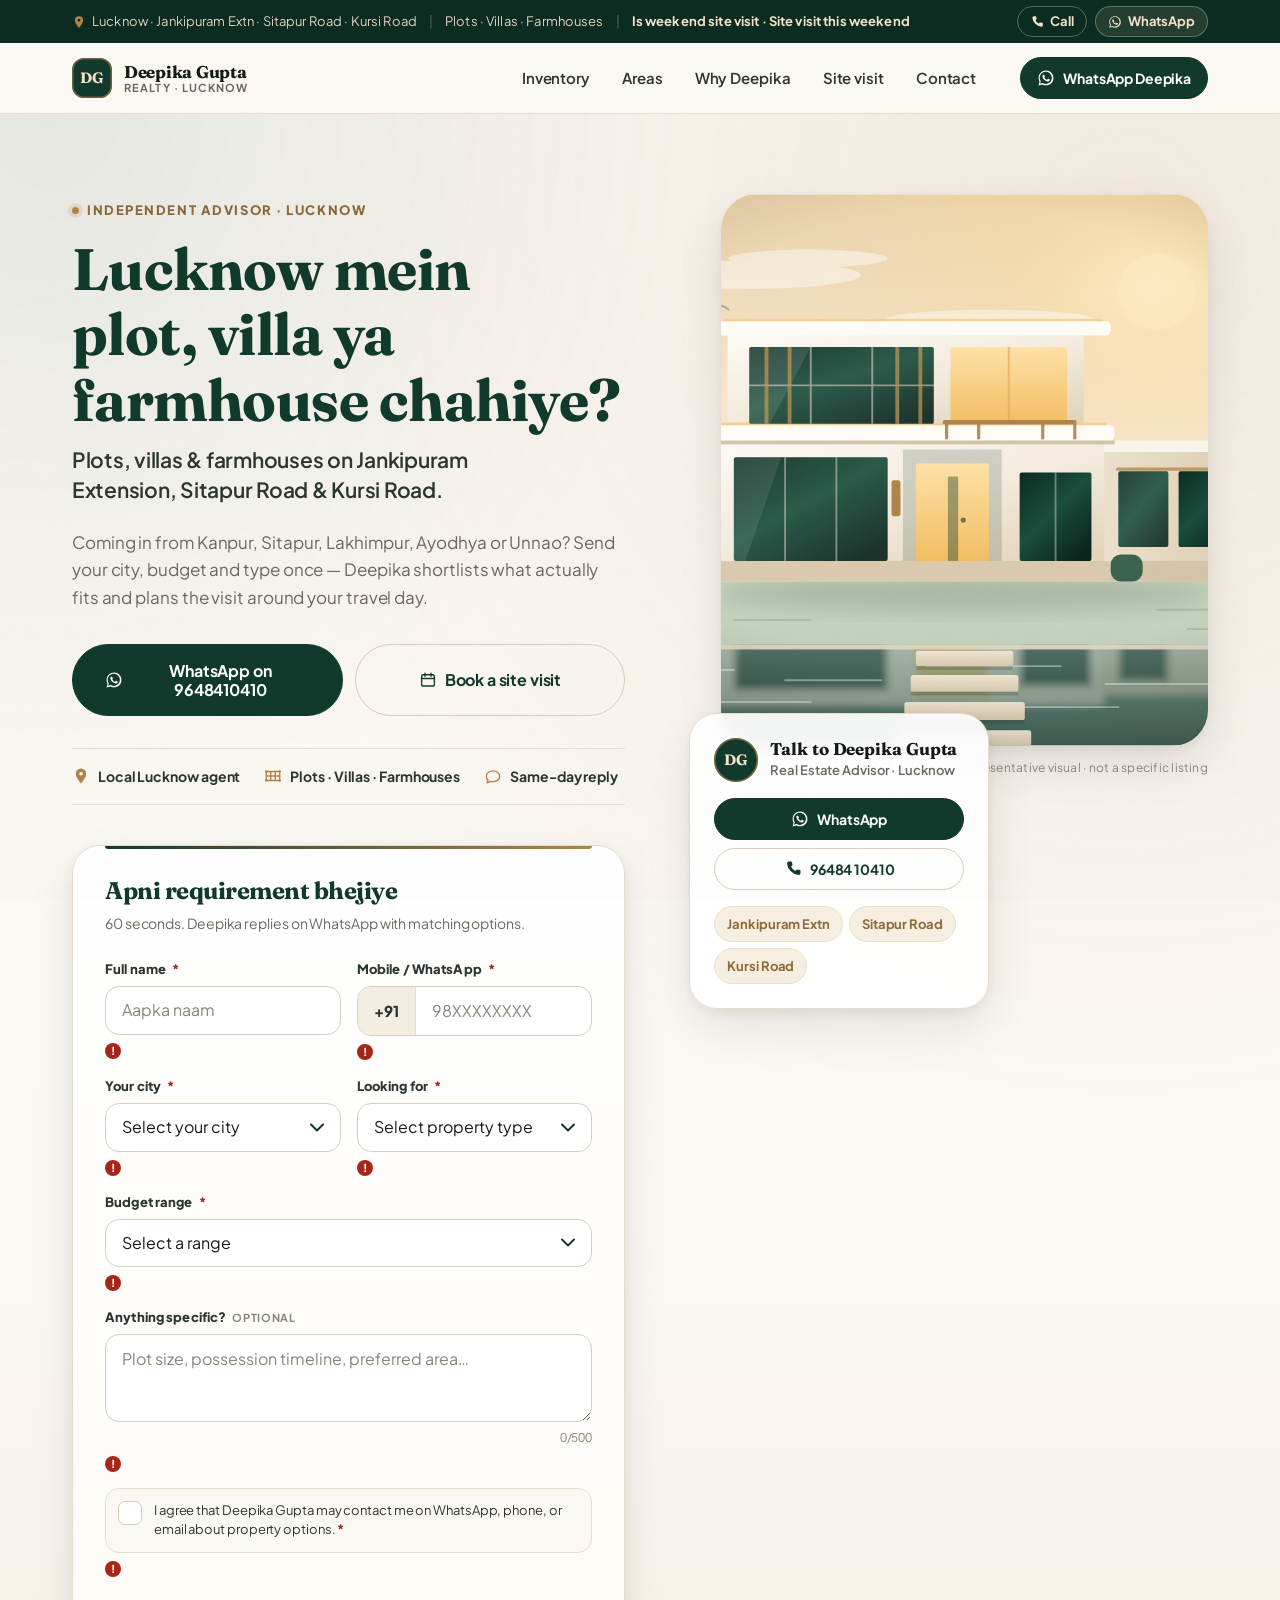
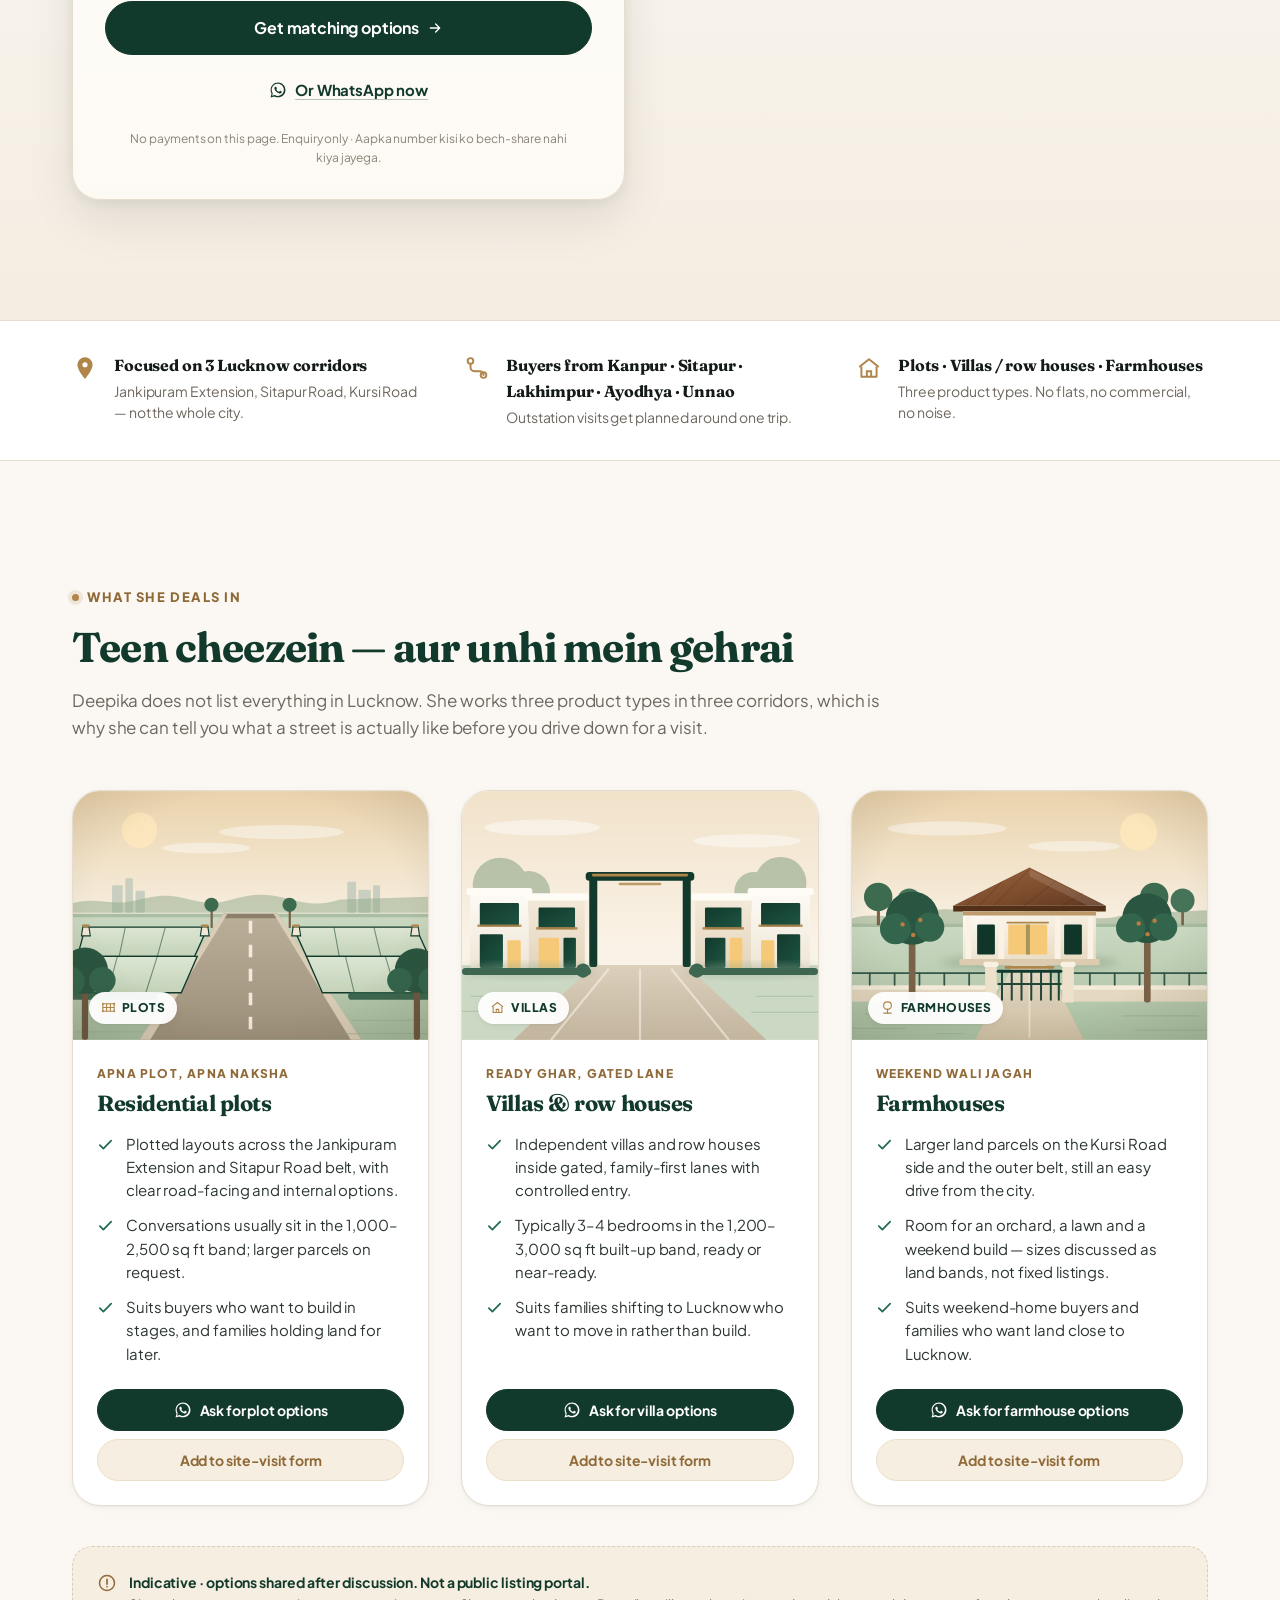
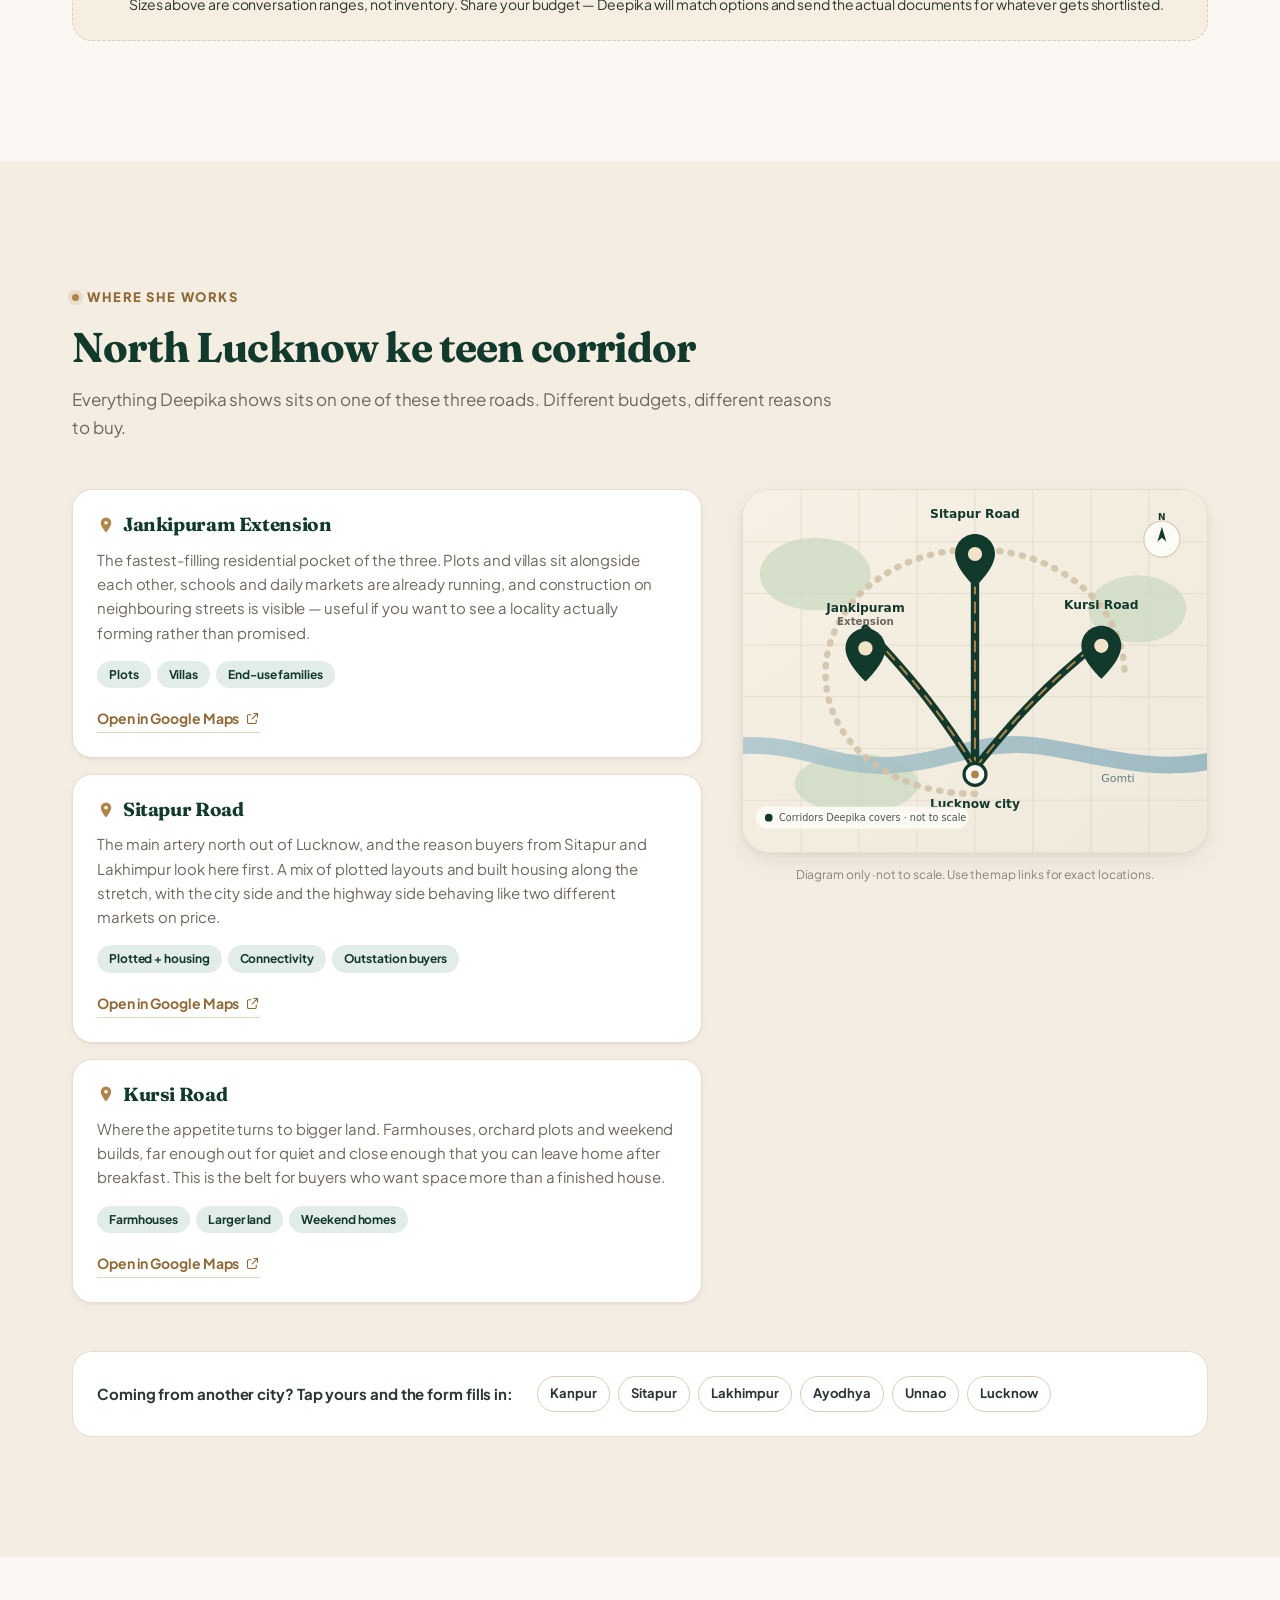
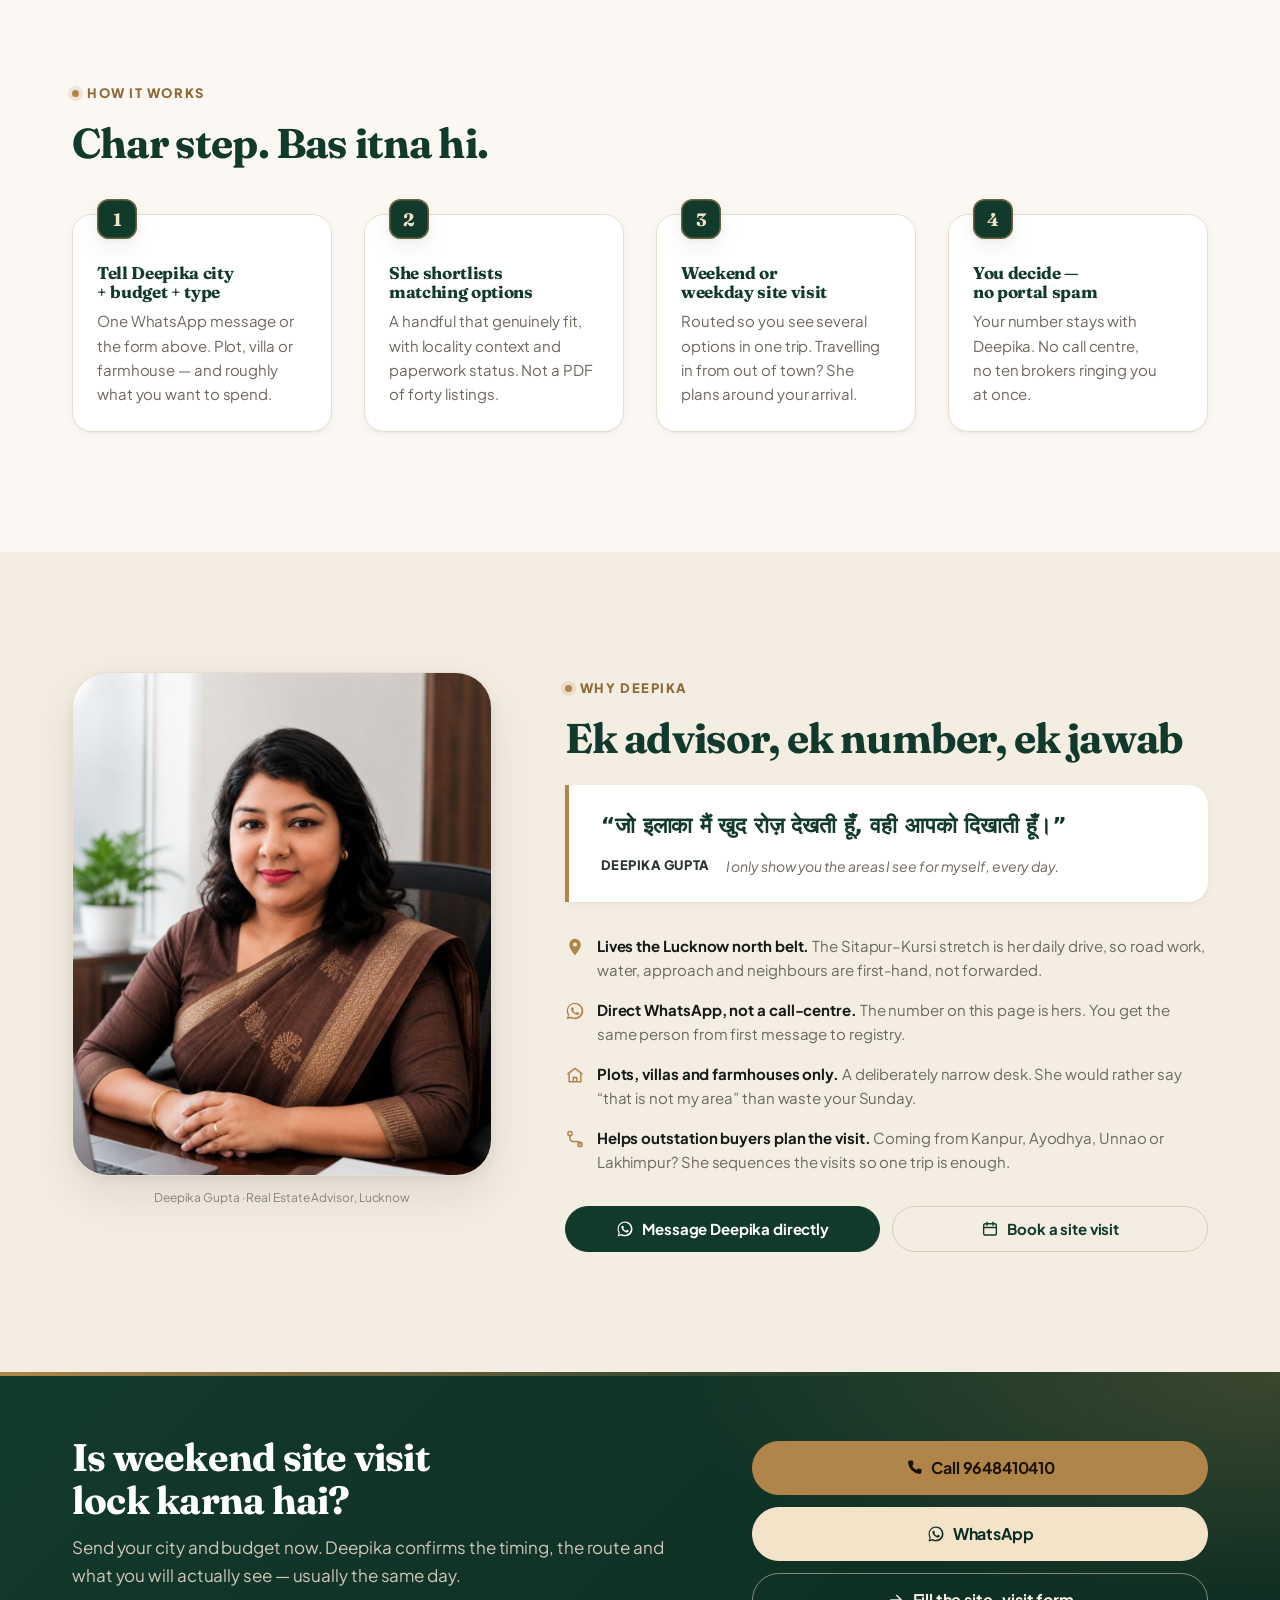
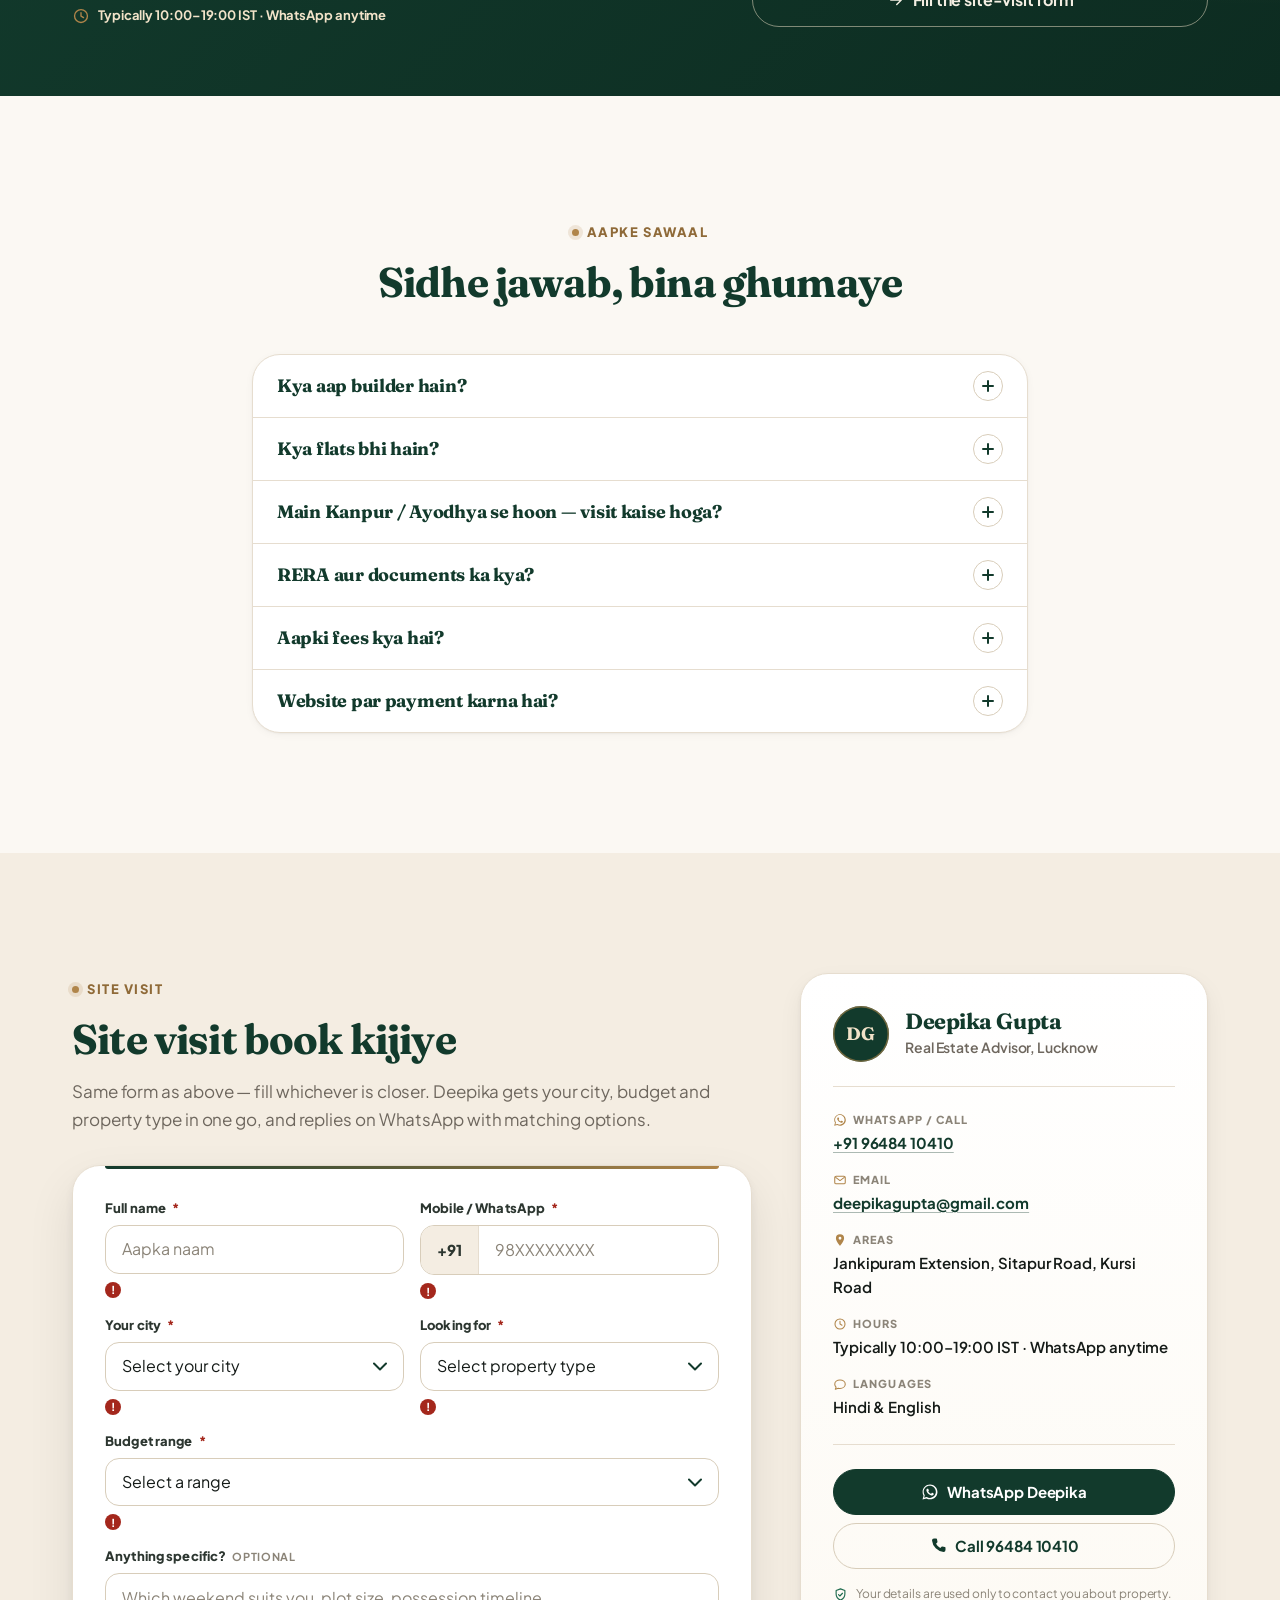
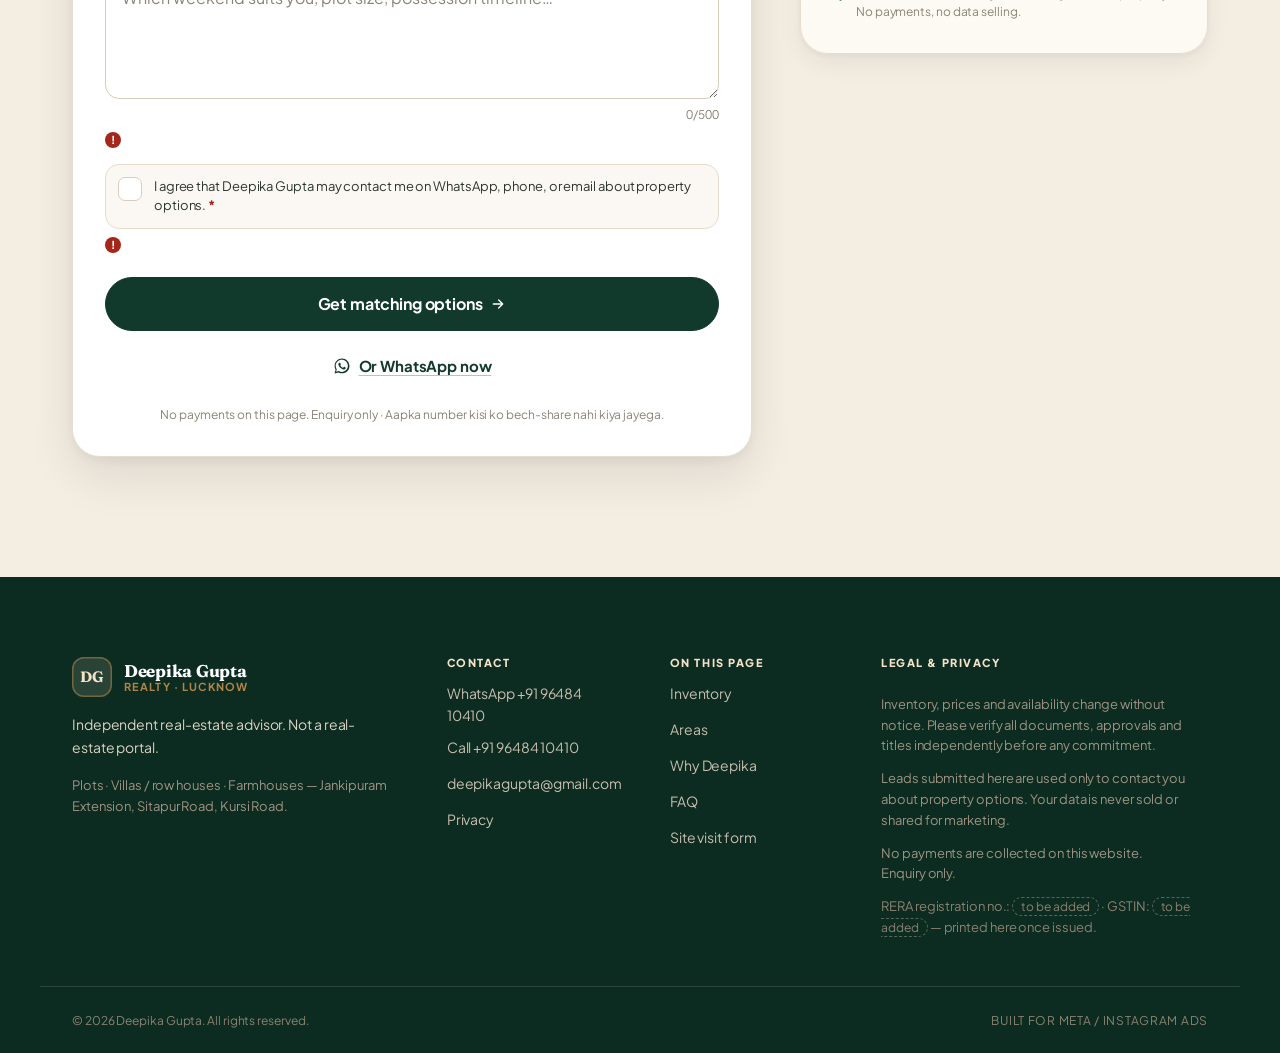
==== commit 76fa7079: "Use real photograph of Deepika Gupta in the Why section - add assets/deepika-gupta-lucknow.jpg (960x" ====
--- a/index.html
+++ b/index.html
@@ -140,6 +140,7 @@
       "@id": "https://www.deepikaguptarealty.in/#deepika",
       "name": "Deepika Gupta",
       "jobTitle": "Real Estate Advisor",
+      "image": "https://www.deepikaguptarealty.in/assets/deepika-gupta-lucknow.jpg",
       "telephone": "+91-96484-10410",
       "email": "deepikagupta@gmail.com",
       "knowsLanguage": ["hi-IN", "en-IN"],
@@ -804,10 +805,10 @@
   <section class="section section--tint" id="why" aria-labelledby="whyTitle">
     <div class="container why">
       <figure class="why__portrait">
-        <img src="assets/deepika-gupta-photo-placeholder.svg"
-             alt="Decorative portrait frame with a neutral silhouette, marked as a placeholder for a photograph of Deepika Gupta."
-             width="600" height="720" loading="lazy" decoding="async">
-        <figcaption>Photo to replace: Deepika Gupta · decorative placeholder</figcaption>
+        <img src="assets/deepika-gupta-lucknow.jpg"
+             alt="Deepika Gupta, real-estate advisor, at her desk in Lucknow wearing a brown and gold saree, with a laptop and notepad in front of her."
+             width="960" height="1280" loading="lazy" decoding="async">
+        <figcaption>Deepika Gupta · Real Estate Advisor, Lucknow</figcaption>
       </figure>
 
       <div class="why__body">
--- a/css/styles.css
+++ b/css/styles.css
@@ -1055,6 +1055,9 @@
   max-width: 420px;
   aspect-ratio: 5 / 6;
   object-fit: cover;
+  /* photo is 3:4, so cover trims ~10% of its height. Bias the crop upward to
+     keep headroom above the face and lose the desk edge instead. */
+  object-position: 50% 20%;
   border-radius: var(--r-2xl);
   border: 1px solid var(--line);
   box-shadow: var(--sh-3);
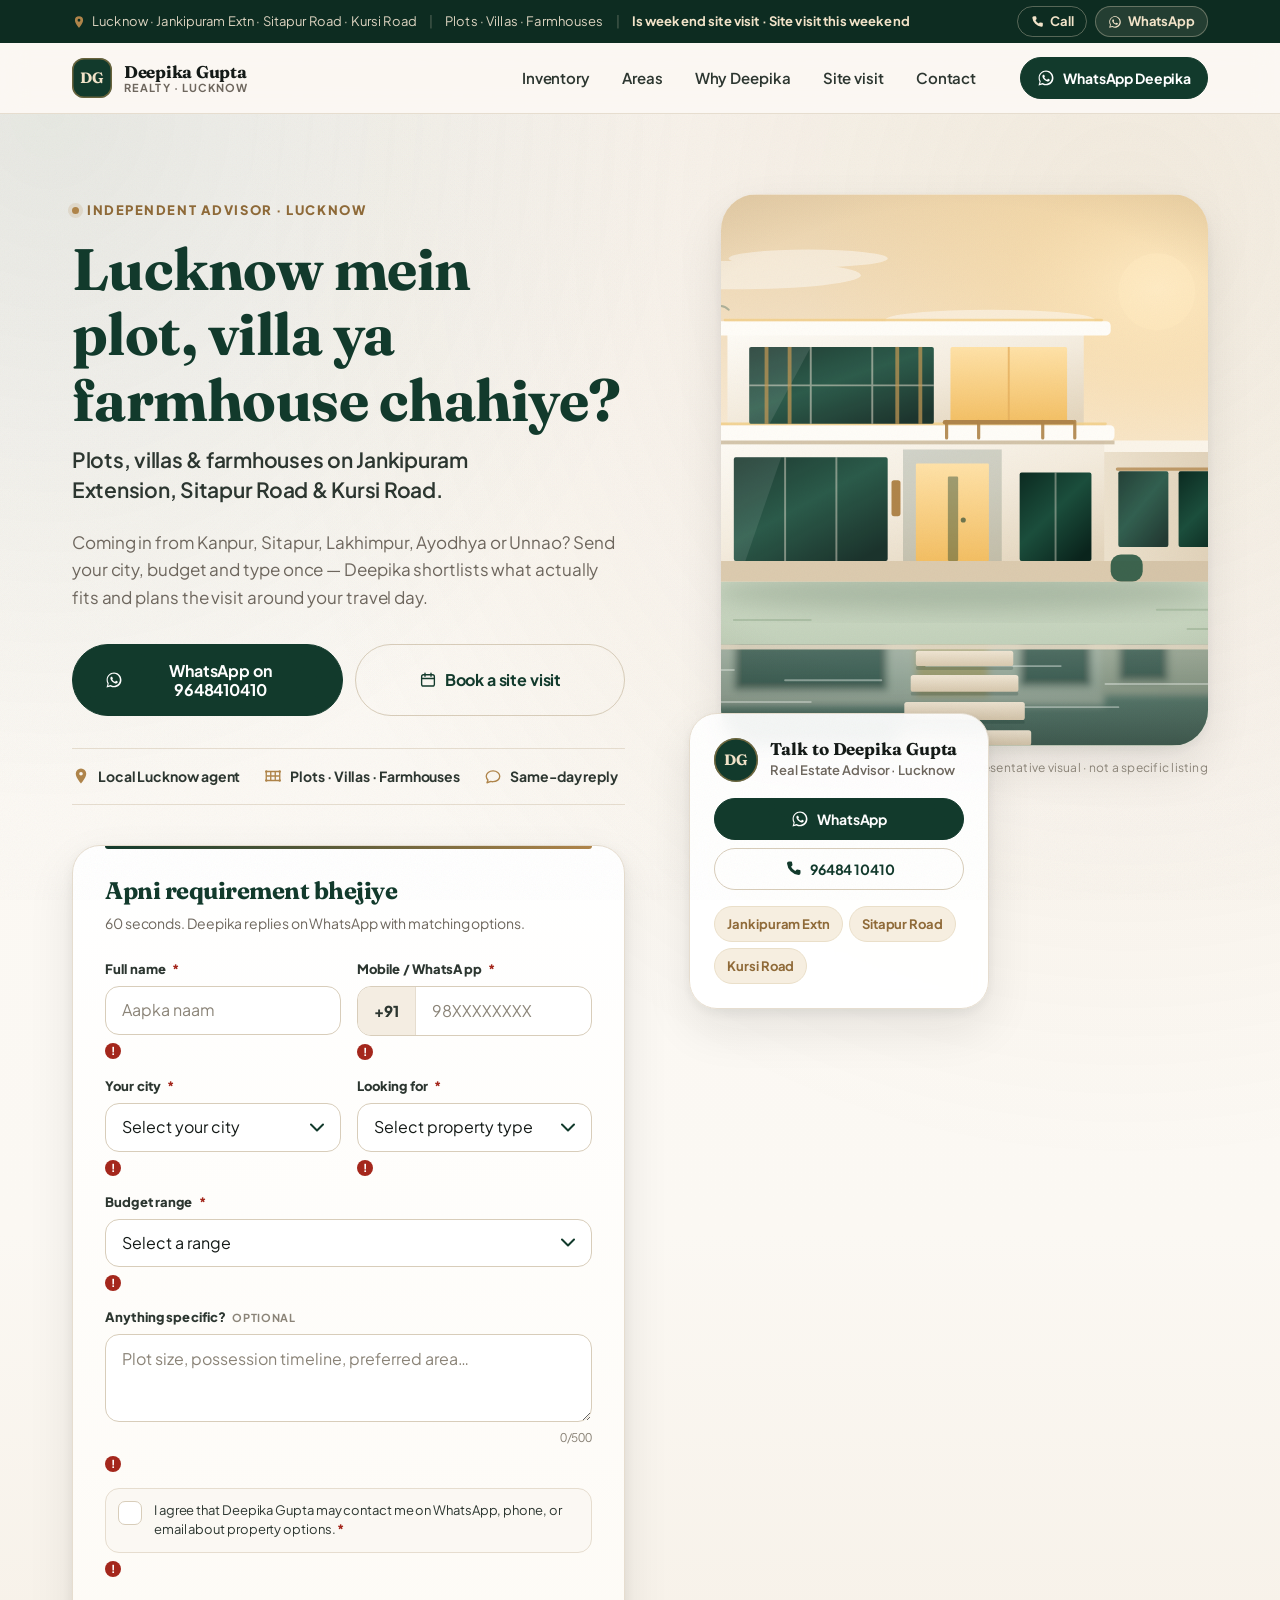
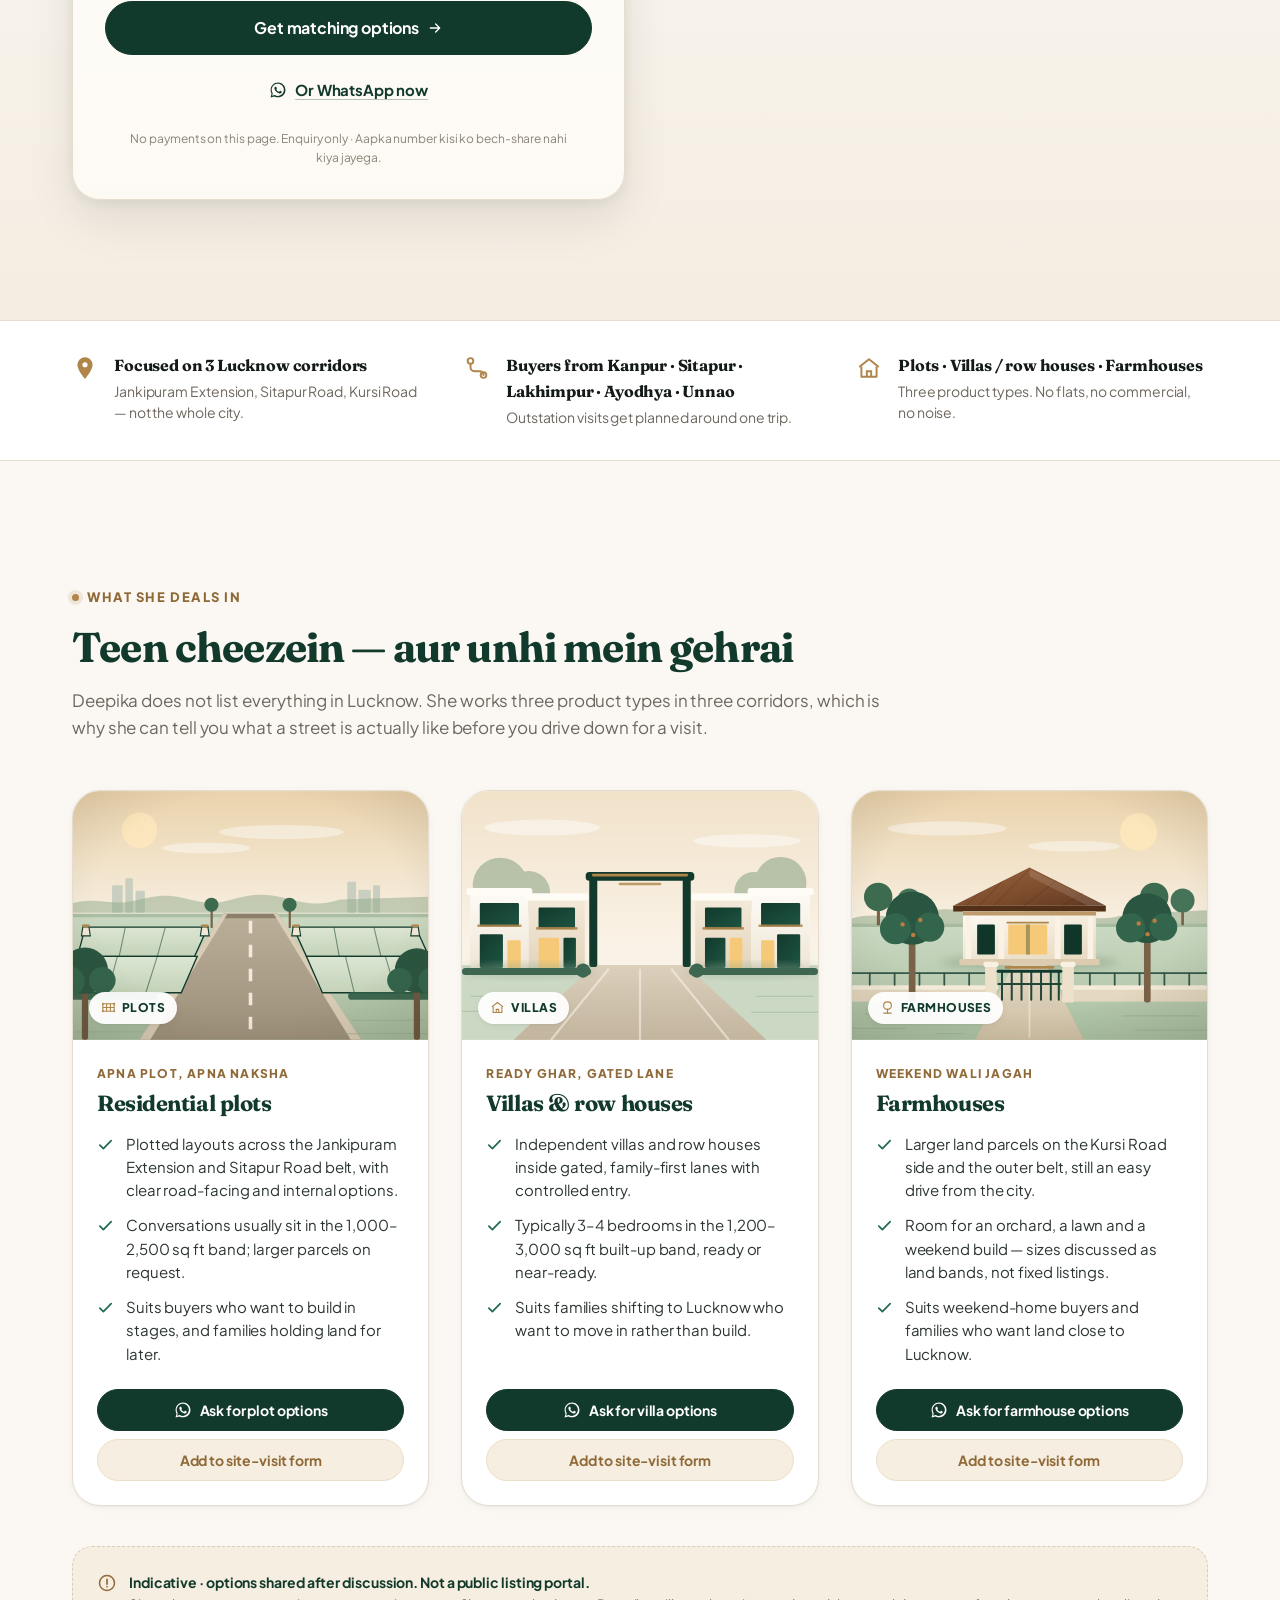
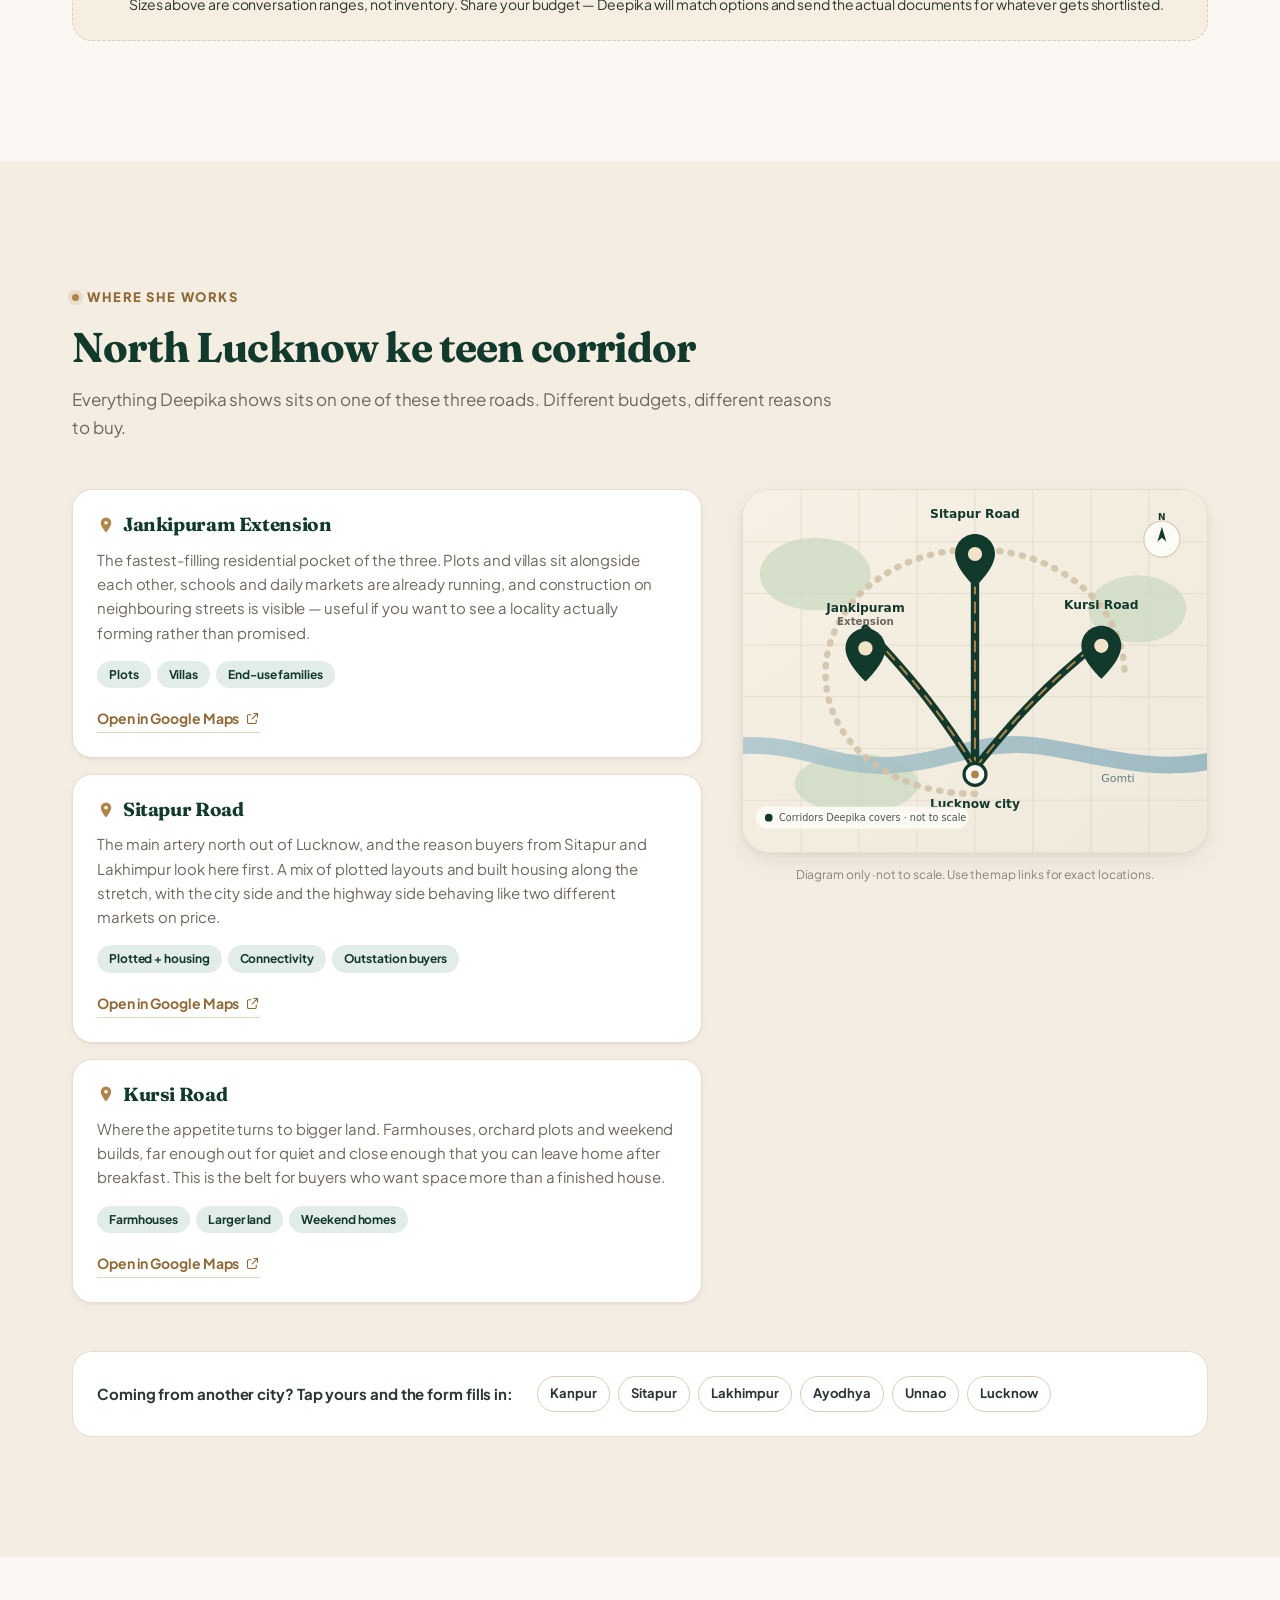
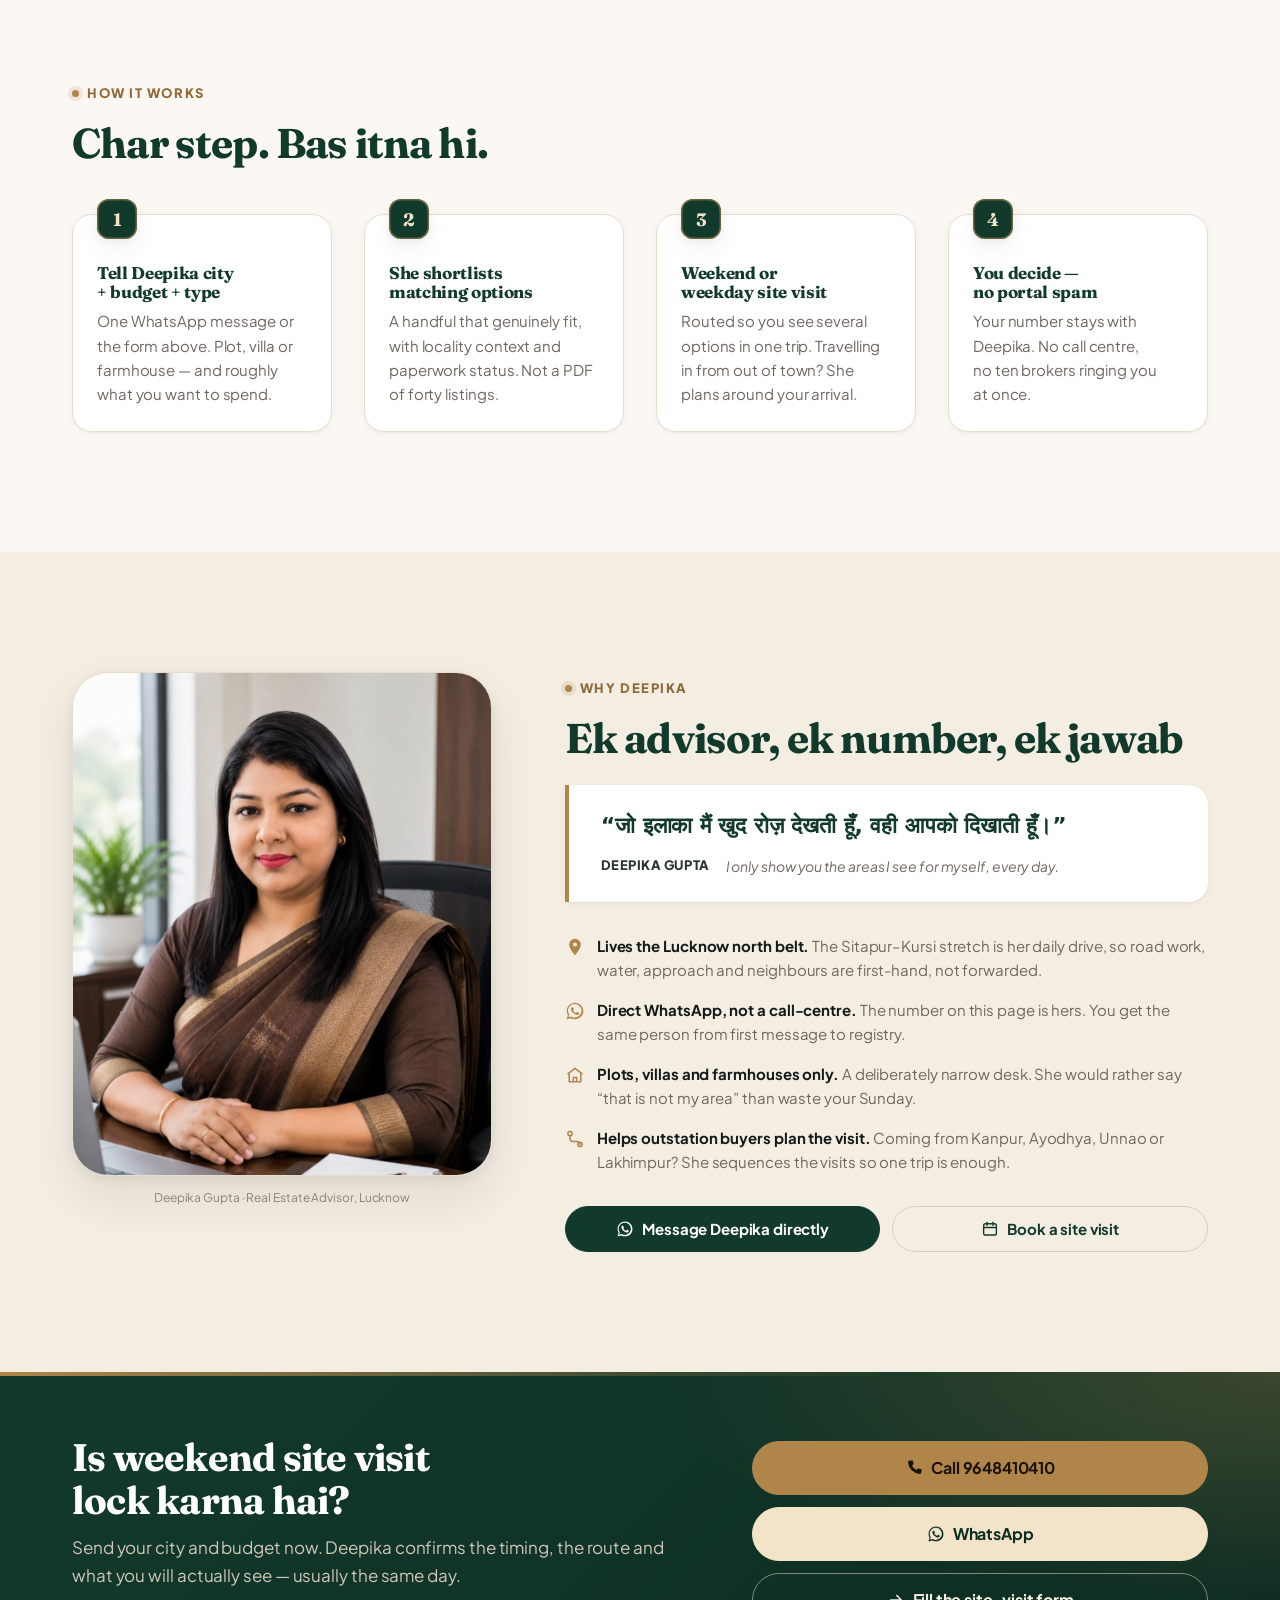
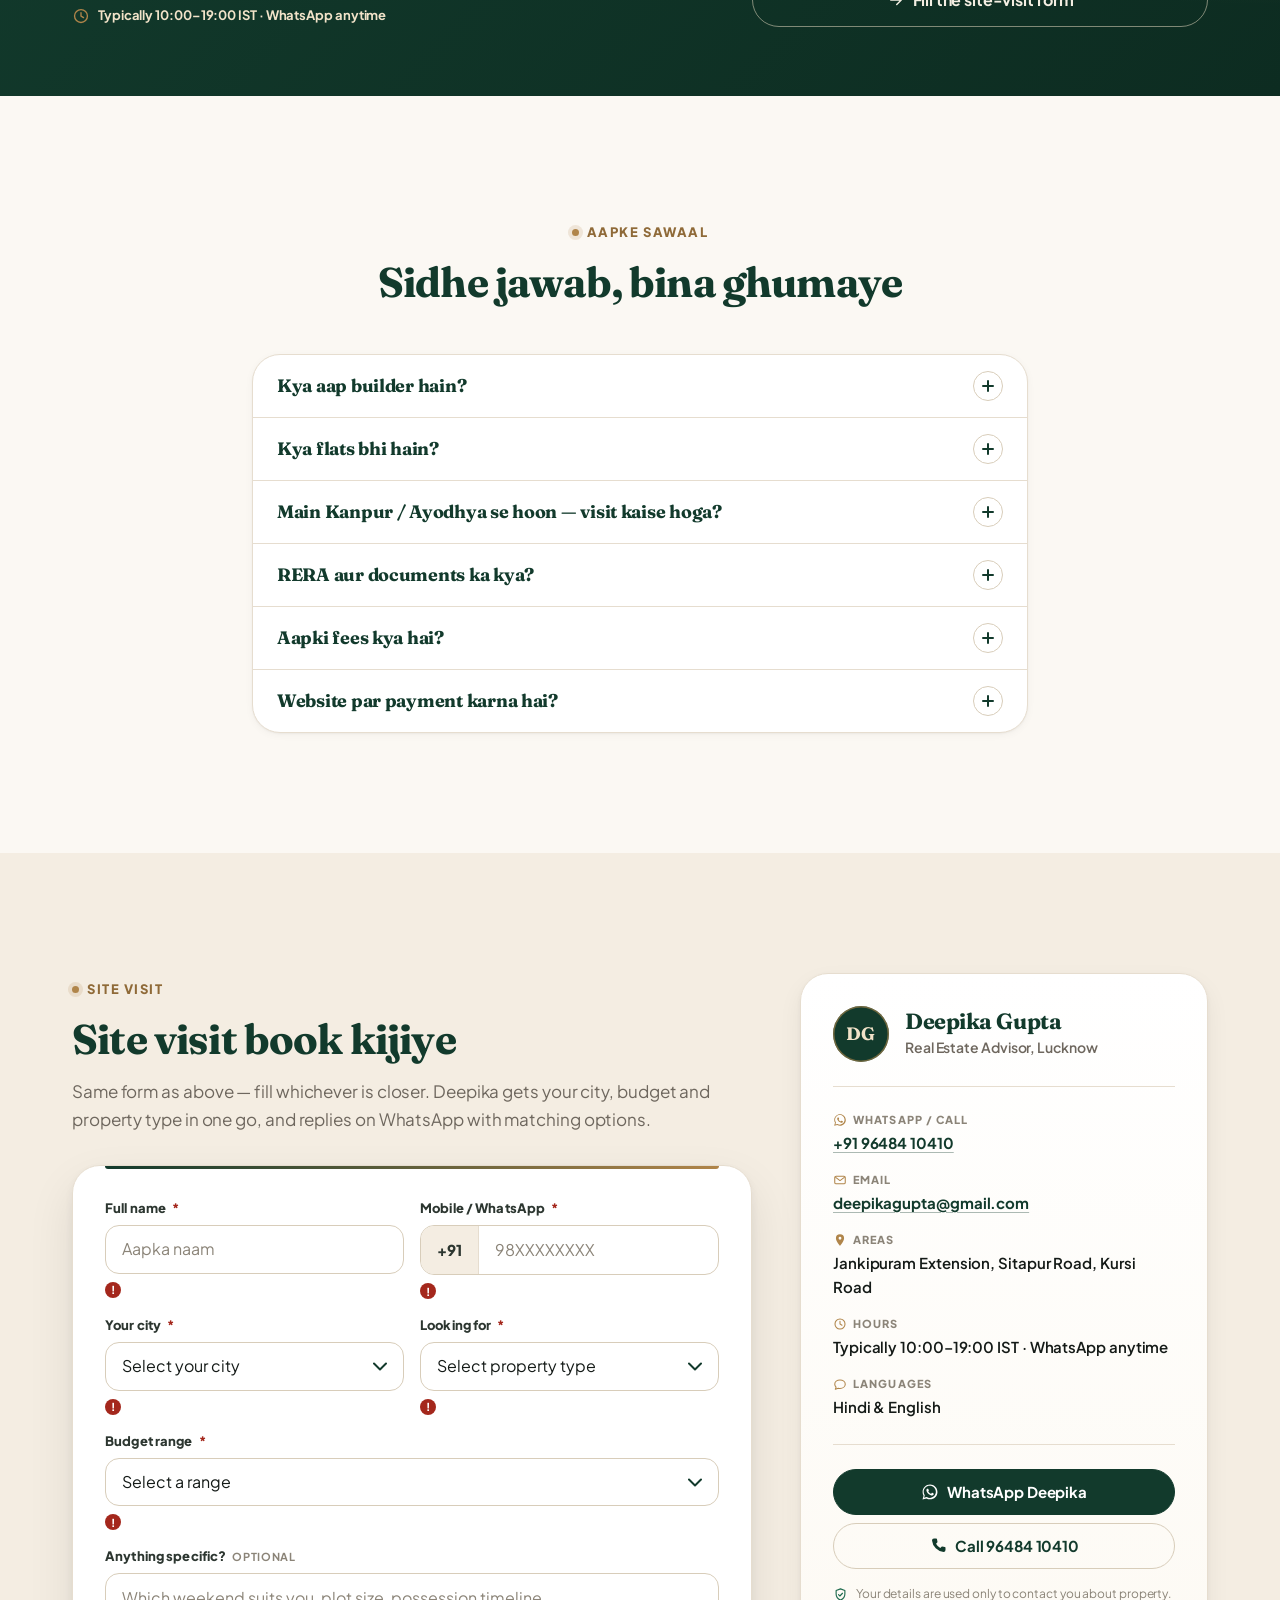
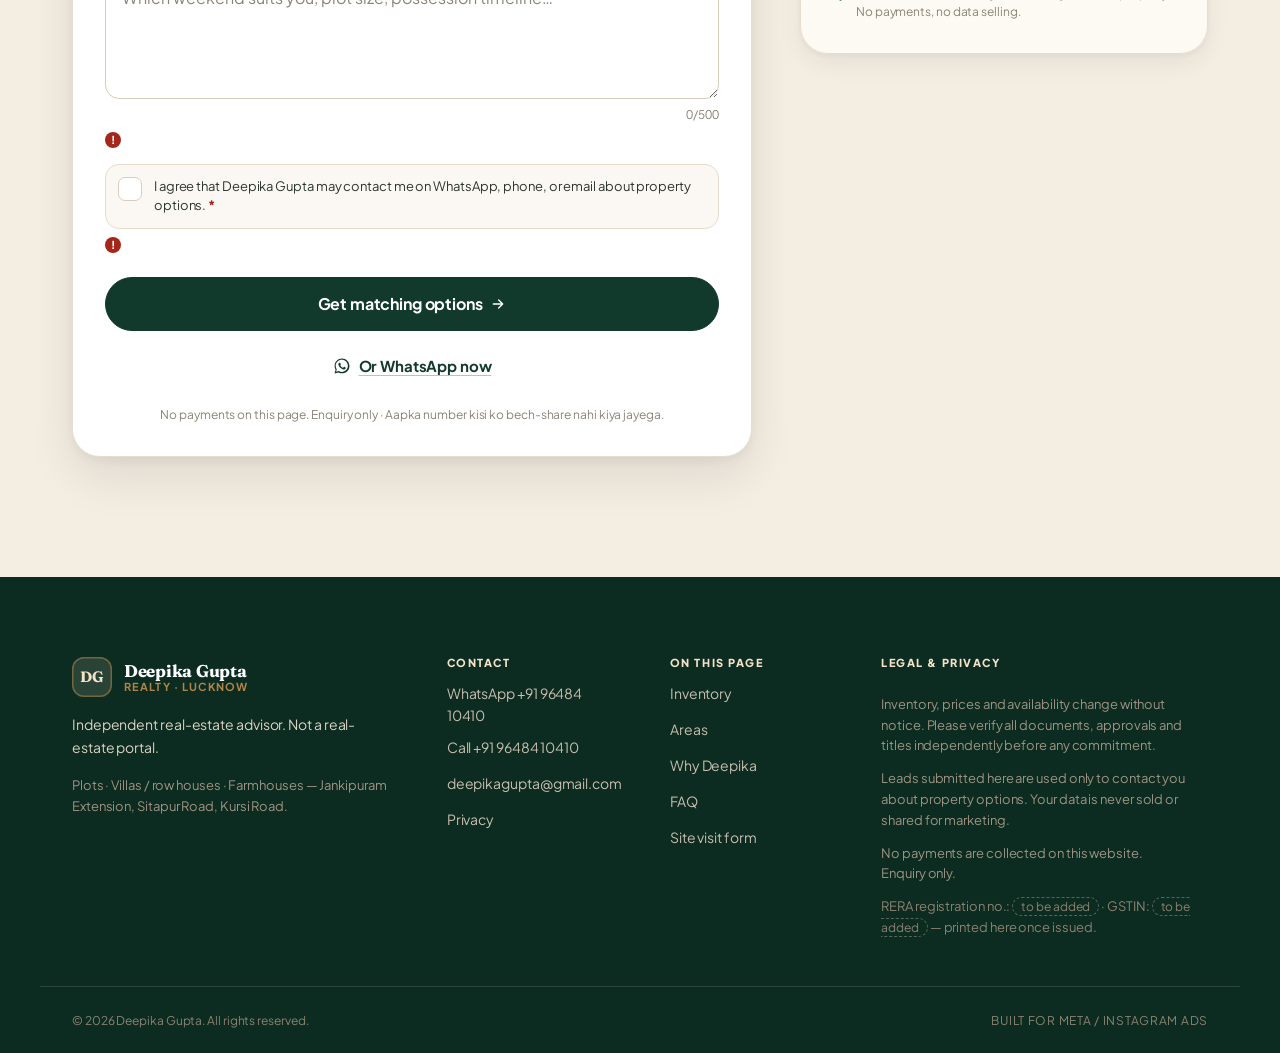
==== commit 3de6b322: "Fix clipped mobile nav panel and restyle it The panel is position:fixed with inset:0 0 0 auto, but ." ====
--- a/index.html
+++ b/index.html
@@ -237,6 +237,9 @@
     <circle cx="12" cy="12" r="9" fill="none" stroke="currentColor" stroke-width="1.8"/>
     <path fill="none" stroke="currentColor" stroke-width="2" stroke-linecap="round" d="M12 7.5v6M12 16.4v.2"/>
   </symbol>
+  <symbol id="i-close" viewBox="0 0 24 24">
+    <path fill="none" stroke="currentColor" stroke-width="2.2" stroke-linecap="round" d="M6.4 6.4l11.2 11.2M17.6 6.4 6.4 17.6"/>
+  </symbol>
 </svg>
 
 <!-- ============================ 1. ANNOUNCEMENT BAR ============================ -->
@@ -279,13 +282,23 @@
     </button>
 
     <nav class="site-nav" id="siteMenu" aria-label="Main navigation">
+      <div class="site-nav__head nav-only-mobile">
+        <span class="site-nav__eyebrow">Menu</span>
+        <button class="site-nav__close" type="button" id="navClose" aria-label="Close navigation menu">
+          <svg class="ico" aria-hidden="true"><use href="#i-close"></use></svg>
+        </button>
+      </div>
+
       <ul class="site-nav__list">
         <li><a href="#inventory">Inventory</a></li>
         <li><a href="#areas">Areas</a></li>
+        <li class="nav-row-mobile"><a href="#how">How it works</a></li>
         <li><a href="#why">Why Deepika</a></li>
+        <li class="nav-row-mobile"><a href="#faq">FAQ</a></li>
         <li><a href="#visit">Site visit</a></li>
         <li><a href="#contact">Contact</a></li>
       </ul>
+
       <div class="site-nav__cta">
         <a class="btn btn--primary btn--sm" href="https://wa.me/919648410410" data-wa
            data-wa-msg="Namaste Deepika ji! Main Lucknow mein plot / villa / farmhouse ke options dekhna chahta/chahti hoon. Kripya guide kijiye."
@@ -295,6 +308,10 @@
         <a class="btn btn--outline btn--sm nav-only-mobile" href="tel:+919648410410" data-call>
           <svg class="ico" aria-hidden="true"><use href="#i-phone"></use></svg>Call 96484 10410
         </a>
+        <p class="site-nav__meta nav-only-mobile">
+          <svg class="ico" aria-hidden="true"><use href="#i-clock"></use></svg>
+          10:00&#8211;19:00 IST · WhatsApp anytime
+        </p>
       </div>
     </nav>
   </div>
--- a/css/styles.css
+++ b/css/styles.css
@@ -333,11 +333,21 @@
   position: sticky;
   top: 0;
   z-index: 70;
+  border-bottom: 1px solid var(--line);
+  transition: box-shadow .2s var(--ease);
+}
+/* The frosted layer sits on a pseudo-element, not on .header itself.
+   backdrop-filter (like filter) makes an element the containing block for its
+   fixed-position descendants, which clipped the mobile nav panel to the 68px
+   header instead of letting it fill the viewport. */
+.header::before {
+  content: '';
+  position: absolute;
+  inset: 0;
+  z-index: -1;
   background: rgba(251, 248, 243, .88);
   backdrop-filter: saturate(150%) blur(12px);
   -webkit-backdrop-filter: saturate(150%) blur(12px);
-  border-bottom: 1px solid var(--line);
-  transition: box-shadow .2s var(--ease);
 }
 .header.is-stuck { box-shadow: var(--sh-2); }
 .header__inner {
@@ -421,17 +431,25 @@
 .site-nav__list a:hover { background: var(--brand-100); color: var(--brand); }
 .site-nav__cta { display: flex; align-items: center; gap: var(--s-2); }
 .nav-only-mobile { display: none; }
+/* extra rows that only earn their place in the mobile panel */
+.nav-row-mobile { display: none; }
 
 .nav-scrim {
   position: fixed;
   inset: 0;
   z-index: 65;
-  background: rgba(14, 26, 21, .5);
-  backdrop-filter: blur(2px);
-  -webkit-backdrop-filter: blur(2px);
-}
-
-/* mobile nav panel */
+  background: rgba(11, 22, 18, .55);
+  backdrop-filter: blur(3px) saturate(120%);
+  -webkit-backdrop-filter: blur(3px) saturate(120%);
+}
+/* the scrim is toggled with [hidden], so fade it in with an animation rather
+   than a transition — a transition would not run on display:none -> block */
+.nav-open .nav-scrim { animation: scrimIn .28s var(--ease) both; }
+@keyframes scrimIn { from { opacity: 0; } to { opacity: 1; } }
+
+/* mobile nav panel: fixed head, scrolling link list, pinned contact footer.
+   Only the list scrolls, so the WhatsApp and call buttons stay reachable no
+   matter how short the viewport is. */
 @media (max-width: 1023px) {
   .site-nav {
     position: fixed;
@@ -439,30 +457,156 @@
     z-index: 80;
     display: flex;
     flex-direction: column;
-    gap: var(--s-5);
-    width: min(360px, 88vw);
-    padding: calc(var(--s-8) + env(safe-area-inset-top)) var(--s-6) var(--s-8);
-    background: var(--surface-2);
+    gap: 0;
+    width: min(370px, 90vw);
+    max-width: 100vw;
+    padding: 0;
+    background: linear-gradient(180deg, #FFFDFA 0%, var(--surface-2) 45%, #F4EFE6 100%);
     border-inline-start: 1px solid var(--line);
-    box-shadow: var(--sh-4);
-    overflow-y: auto;
+    border-start-start-radius: 20px;
+    border-end-start-radius: 20px;
+    box-shadow: -26px 0 64px -28px rgba(14, 26, 21, .4), var(--sh-4);
+    overflow: hidden;
     transform: translateX(102%);
     visibility: hidden;
-    transition: transform .28s var(--ease), visibility .28s var(--ease);
+    transition: transform .32s var(--ease), visibility .32s var(--ease);
   }
   .nav-open .site-nav { transform: translateX(0); visibility: visible; }
-  .site-nav__list { flex-direction: column; align-items: stretch; gap: var(--s-1); }
+
+  /* gold hairline down the leading edge */
+  .site-nav::before {
+    content: '';
+    position: absolute;
+    inset-block: 0;
+    inset-inline-start: 0;
+    width: 2px;
+    background: linear-gradient(180deg, rgba(176, 133, 74, 0) 0%, var(--accent) 22%, var(--accent) 78%, rgba(176, 133, 74, 0) 100%);
+    opacity: .55;
+  }
+
+  .site-nav__head.nav-only-mobile {
+    display: flex;
+    align-items: center;
+    justify-content: space-between;
+    gap: var(--s-3);
+    flex: 0 0 auto;
+    padding: calc(var(--s-4) + env(safe-area-inset-top)) var(--s-5) var(--s-4);
+    border-bottom: 1px solid var(--line);
+    background: linear-gradient(180deg, rgba(18, 58, 44, .055), rgba(18, 58, 44, 0));
+  }
+  .site-nav__eyebrow {
+    color: var(--muted-2);
+    font-size: .6875rem;
+    font-weight: 800;
+    letter-spacing: .18em;
+    text-transform: uppercase;
+  }
+  .site-nav__close {
+    display: grid;
+    place-items: center;
+    width: 42px; height: 42px;
+    border: 1.5px solid var(--line-2);
+    border-radius: 12px;
+    background: var(--surface);
+    color: var(--brand);
+    cursor: pointer;
+    transition: border-color .18s var(--ease), background-color .18s var(--ease), transform .18s var(--ease);
+  }
+  .site-nav__close .ico { width: 18px; height: 18px; }
+  .site-nav__close:hover { border-color: var(--brand); background: var(--brand-100); }
+  .site-nav__close:active { transform: scale(.94); }
+
+  .site-nav__list {
+    flex: 1 1 auto;
+    flex-direction: column;
+    align-items: stretch;
+    gap: 2px;
+    padding: var(--s-4);
+    overflow-y: auto;
+    overscroll-behavior: contain;
+    -webkit-overflow-scrolling: touch;
+  }
+  .nav-row-mobile { display: block; }
   .site-nav__list a {
-    min-height: 52px;
+    position: relative;
+    justify-content: space-between;
+    min-height: 54px;
     padding-inline: var(--s-4);
-    border-bottom: 1px solid var(--line);
-    border-radius: var(--r-sm);
+    border-bottom: 0;
+    border-radius: var(--r-md);
+    color: var(--ink);
     font-family: var(--font-display);
-    font-size: 1.125rem;
+    font-size: 1.0625rem;
     font-weight: 700;
+    letter-spacing: -.005em;
   }
-  .site-nav__cta { flex-direction: column; align-items: stretch; gap: var(--s-3); }
-  .site-nav__cta .btn { width: 100%; min-height: 50px; }
+  /* gold rail that grows in on touch / hover */
+  .site-nav__list a::before {
+    content: '';
+    position: absolute;
+    inset-block: 13px;
+    inset-inline-start: 0;
+    width: 3px;
+    border-radius: 3px;
+    background: var(--accent);
+    transform: scaleY(0);
+    transition: transform .2s var(--ease);
+  }
+  /* chevron, drawn with borders so it needs no extra markup */
+  .site-nav__list a::after {
+    content: '';
+    width: 7px; height: 7px;
+    border-top: 2px solid var(--muted-2);
+    border-right: 2px solid var(--muted-2);
+    border-radius: 1px;
+    transform: rotate(45deg);
+    transition: transform .2s var(--ease), border-color .2s var(--ease);
+  }
+  .site-nav__list a:hover,
+  .site-nav__list a:active,
+  .site-nav__list a:focus-visible { background: var(--brand-100); color: var(--brand); }
+  .site-nav__list a:hover::before,
+  .site-nav__list a:active::before { transform: scaleY(1); }
+  .site-nav__list a:hover::after,
+  .site-nav__list a:active::after {
+    border-color: var(--accent-600);
+    transform: rotate(45deg) translate(2px, -2px);
+  }
+
+  /* rows fade in one after another as the panel slides open */
+  .nav-open .site-nav__list li { animation: navRowIn .34s var(--ease) both; }
+  .nav-open .site-nav__list li:nth-child(1) { animation-delay: .07s; }
+  .nav-open .site-nav__list li:nth-child(2) { animation-delay: .11s; }
+  .nav-open .site-nav__list li:nth-child(3) { animation-delay: .15s; }
+  .nav-open .site-nav__list li:nth-child(4) { animation-delay: .19s; }
+  .nav-open .site-nav__list li:nth-child(5) { animation-delay: .23s; }
+  .nav-open .site-nav__list li:nth-child(6) { animation-delay: .27s; }
+  .nav-open .site-nav__list li:nth-child(7) { animation-delay: .31s; }
+  @keyframes navRowIn {
+    from { opacity: 0; transform: translateX(16px); }
+    to   { opacity: 1; transform: none; }
+  }
+
+  .site-nav__cta {
+    flex: 0 0 auto;
+    flex-direction: column;
+    align-items: stretch;
+    gap: var(--s-3);
+    padding: var(--s-5) var(--s-5) calc(var(--s-5) + env(safe-area-inset-bottom));
+    border-top: 1px solid var(--line);
+    background: linear-gradient(180deg, rgba(255, 253, 250, .6), rgba(244, 239, 230, .92));
+  }
+  .site-nav__cta .btn { width: 100%; min-height: 52px; }
+  .site-nav__meta.nav-only-mobile {
+    display: flex;
+    align-items: center;
+    justify-content: center;
+    gap: 6px;
+    color: var(--muted-2);
+    font-size: .75rem;
+  }
+  .site-nav__meta .ico { width: 14px; height: 14px; color: var(--accent); }
+
   .nav-only-mobile { display: inline-flex; }
   /* scroll lock while the panel is open */
   .nav-open, .nav-open body { overflow: hidden; touch-action: none; }
@@ -1453,6 +1597,7 @@
   html { scroll-behavior: auto; }
   *, *::before, *::after {
     animation-duration: .001ms !important;
+    animation-delay: 0ms !important;
     animation-iteration-count: 1 !important;
     transition-duration: .001ms !important;
     scroll-behavior: auto !important;
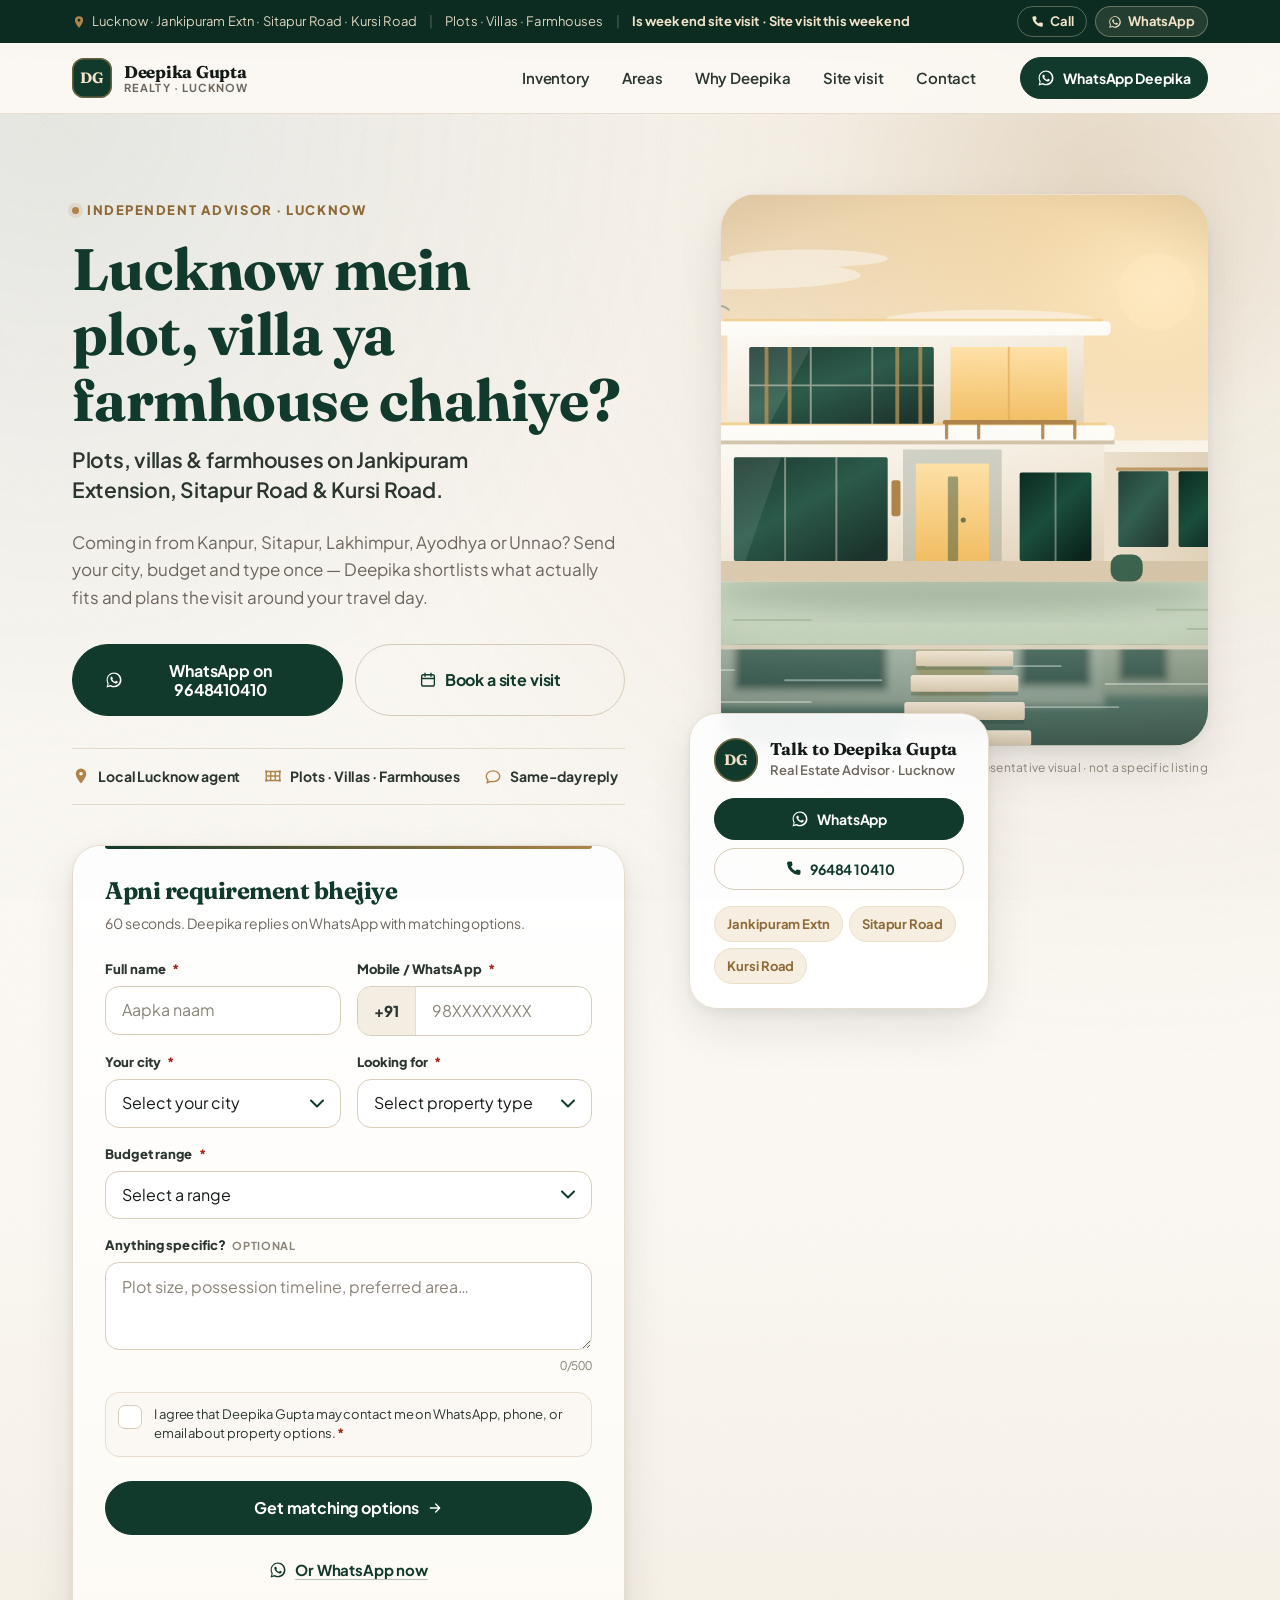
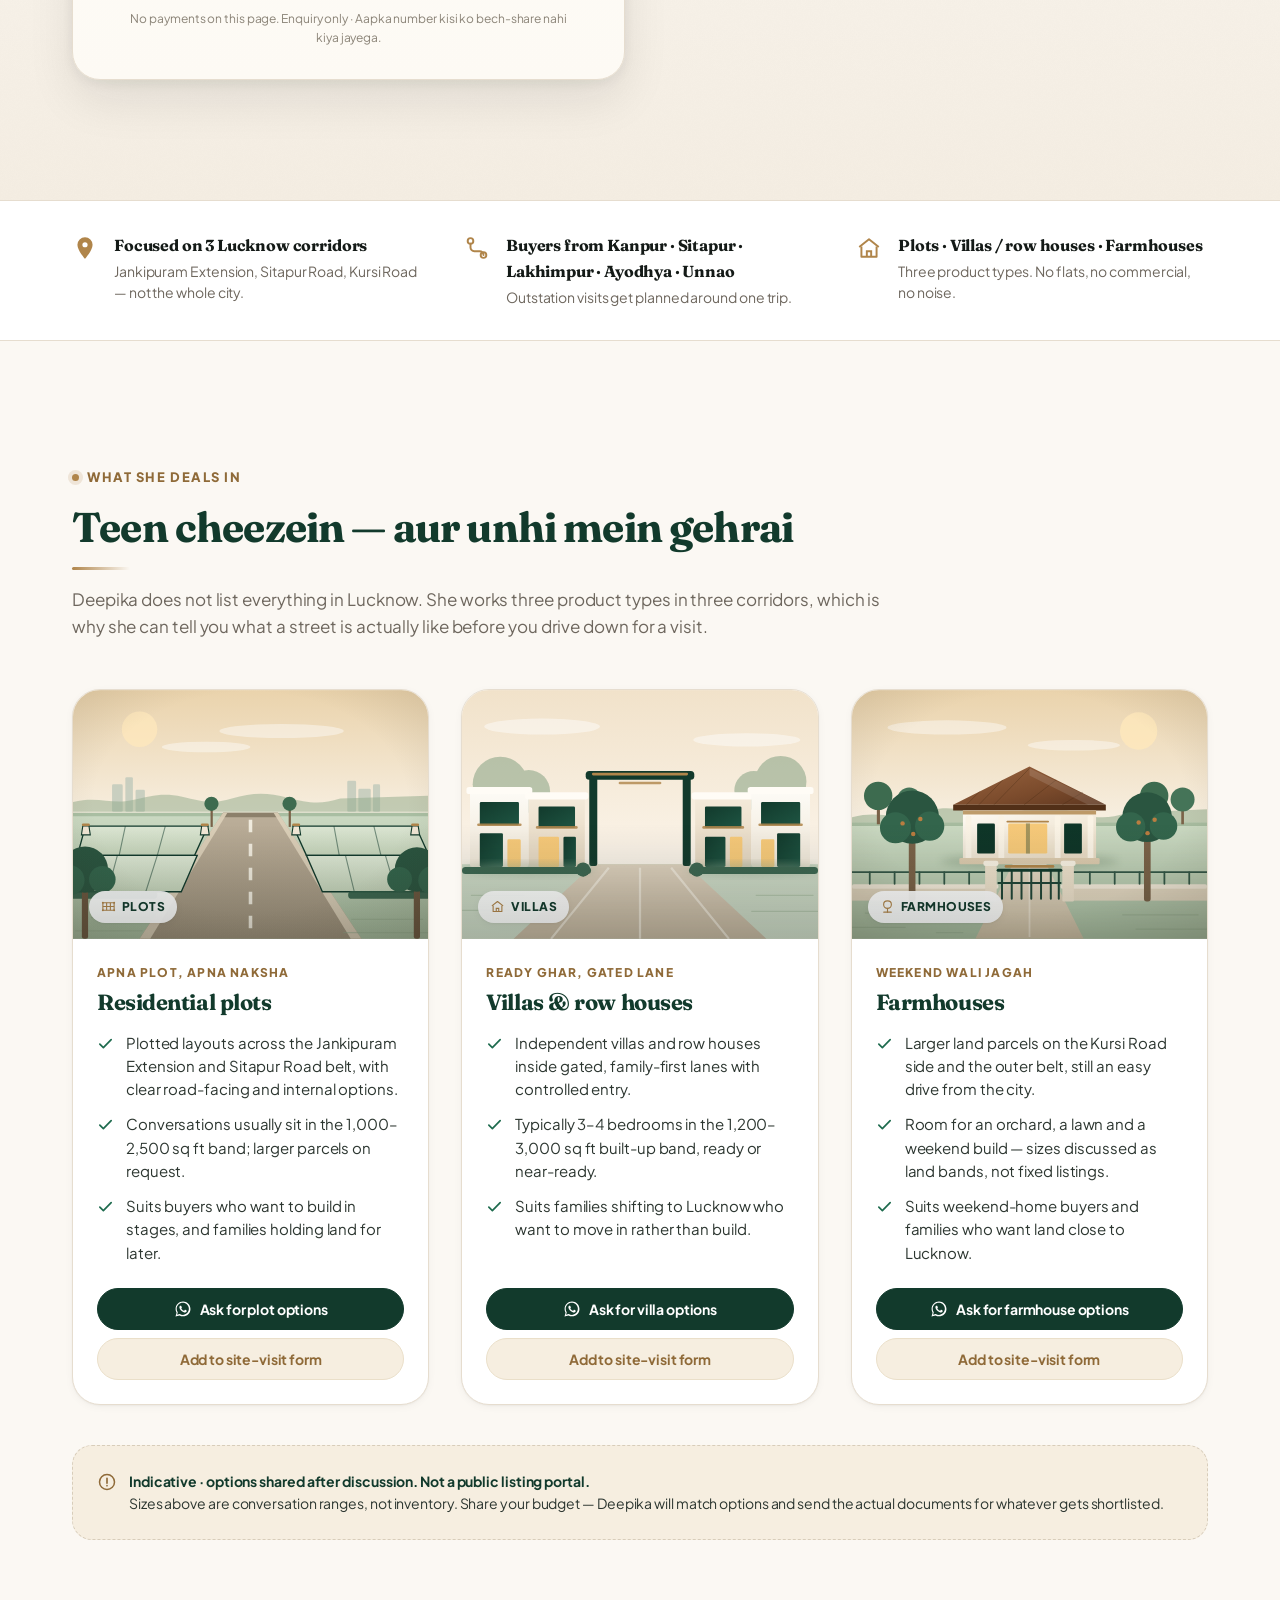
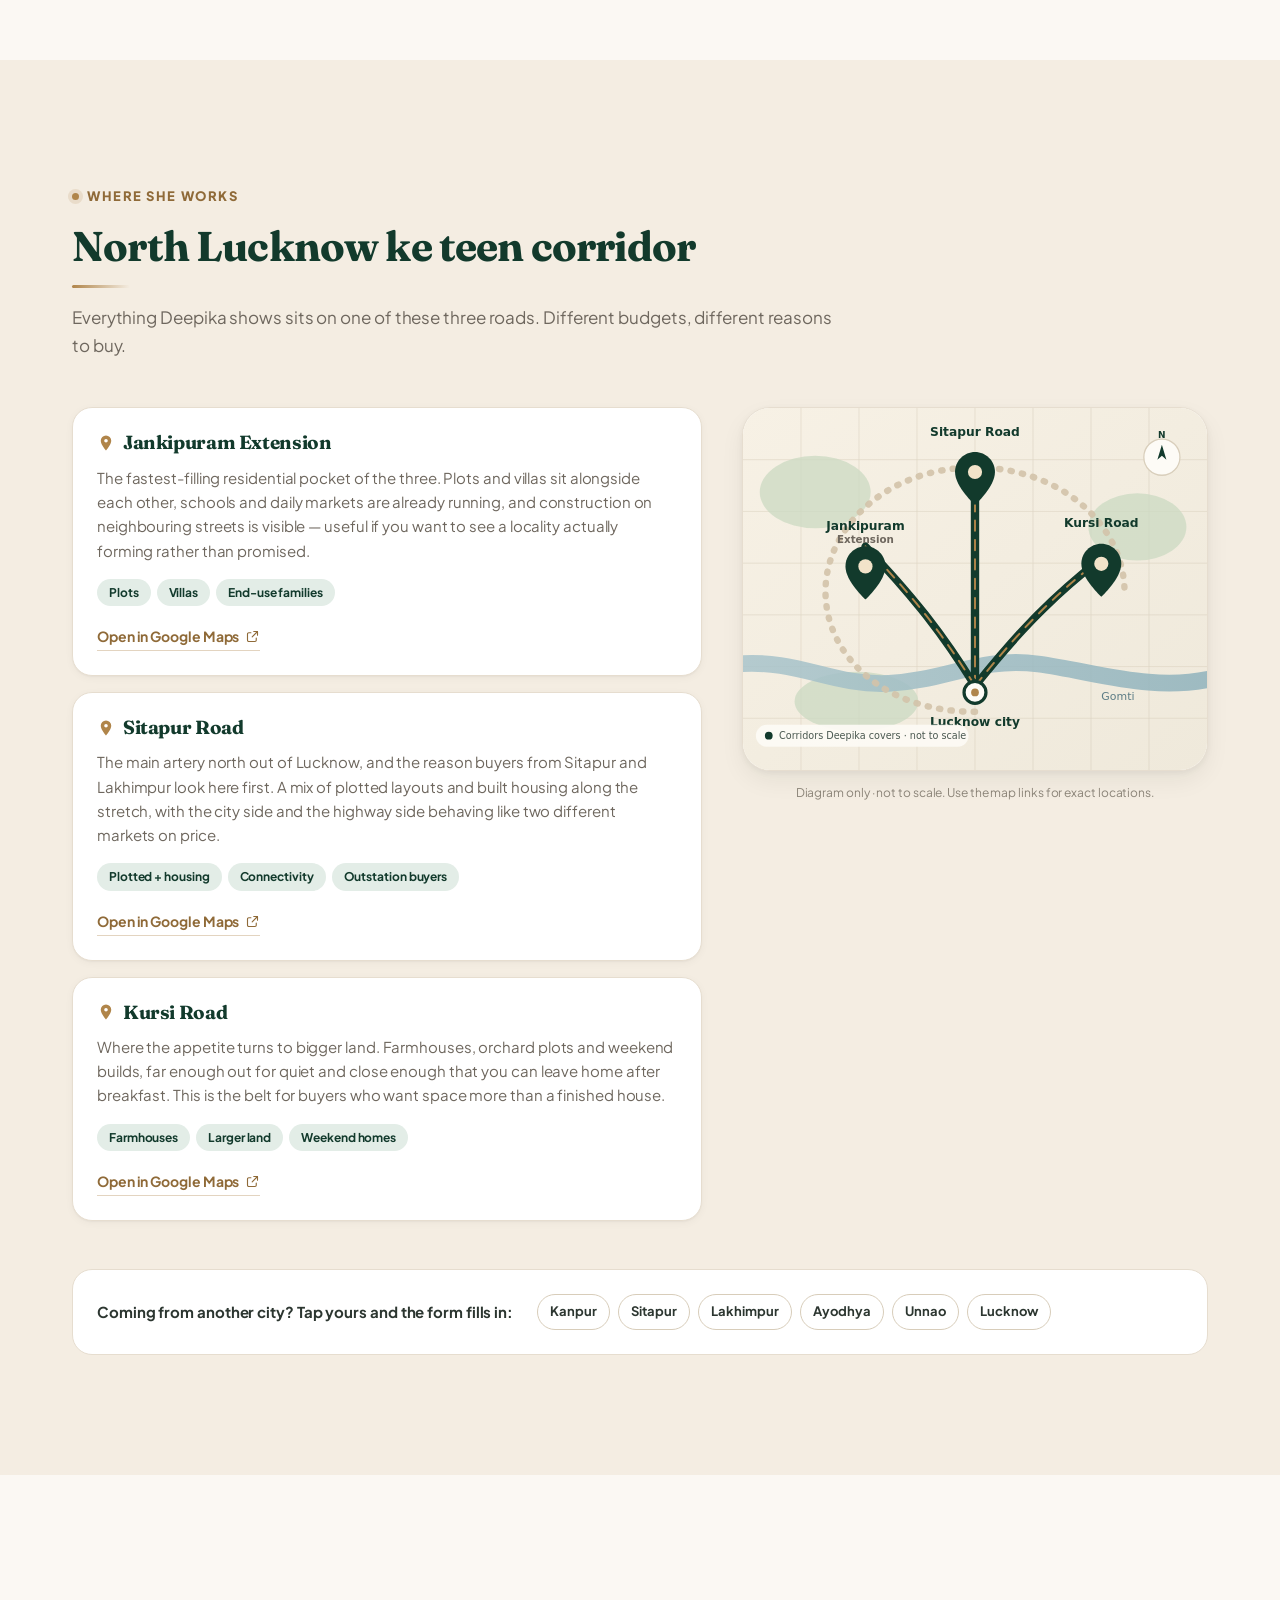
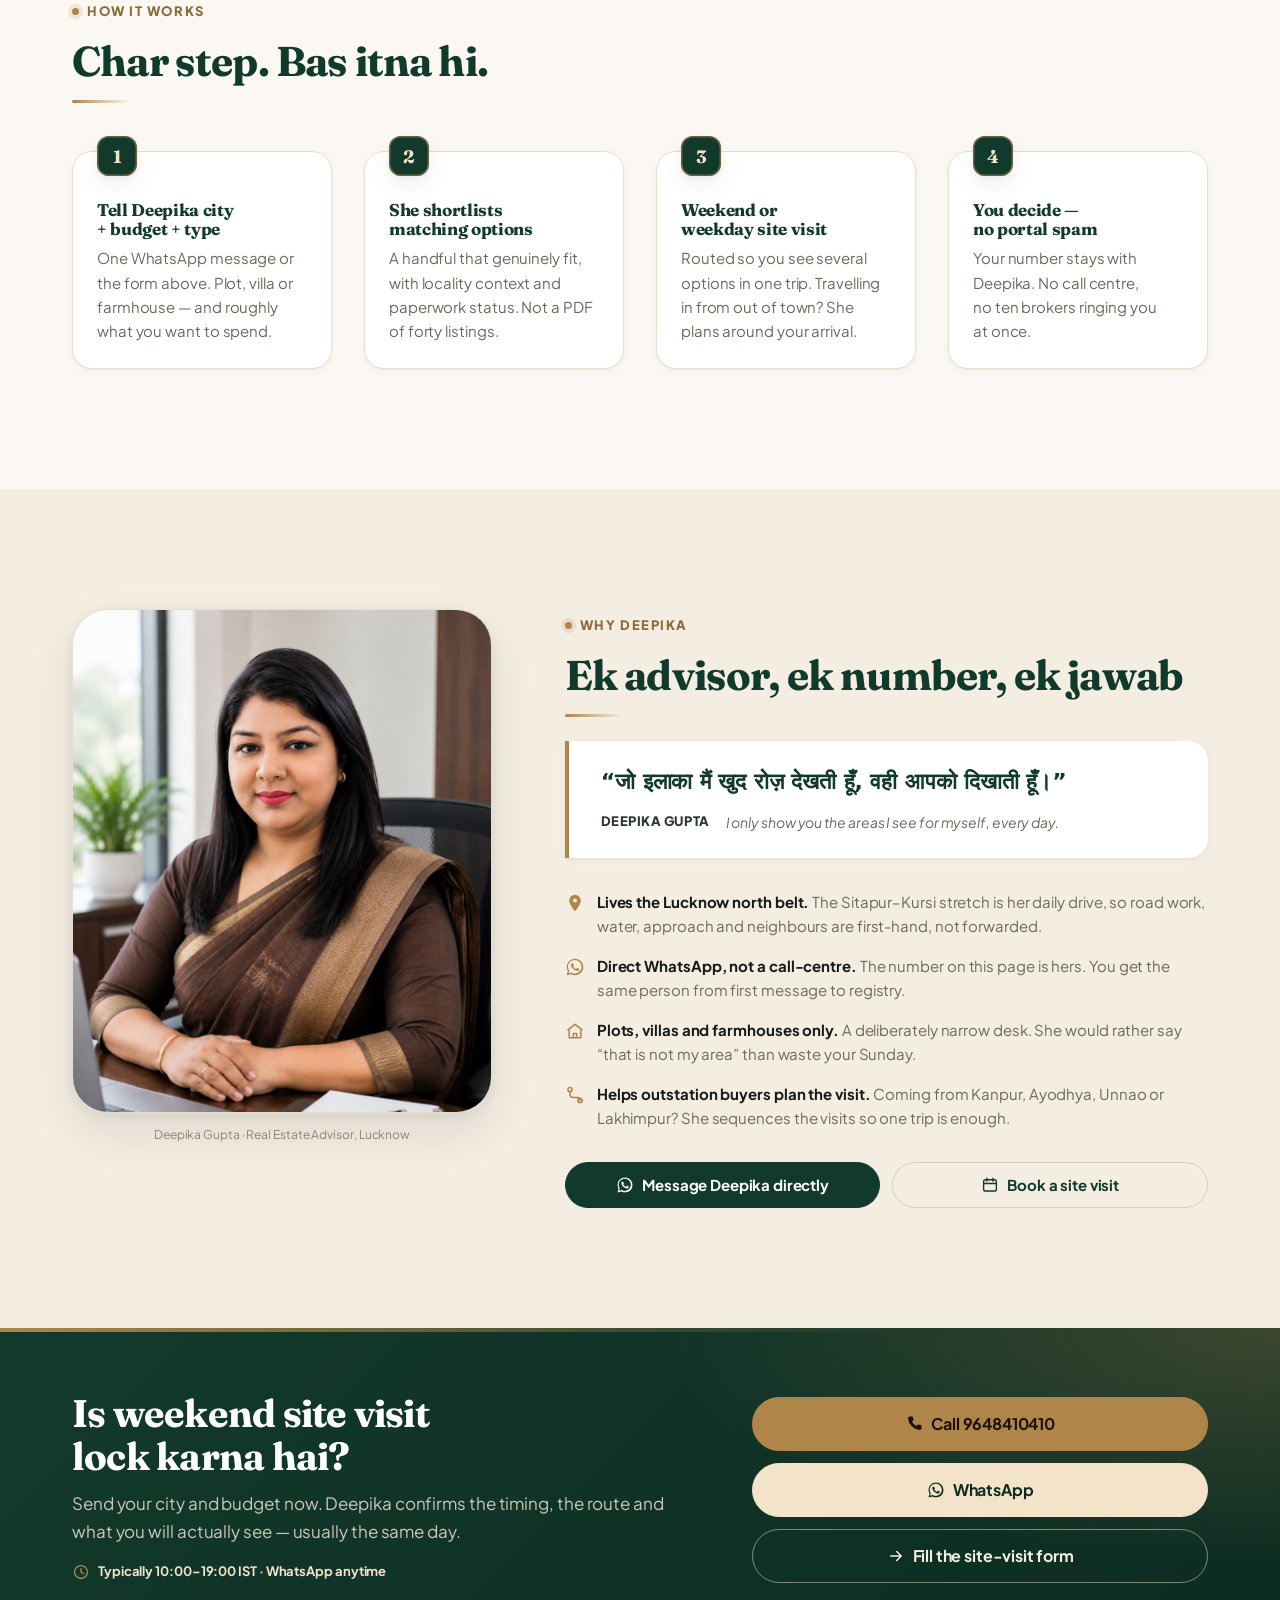
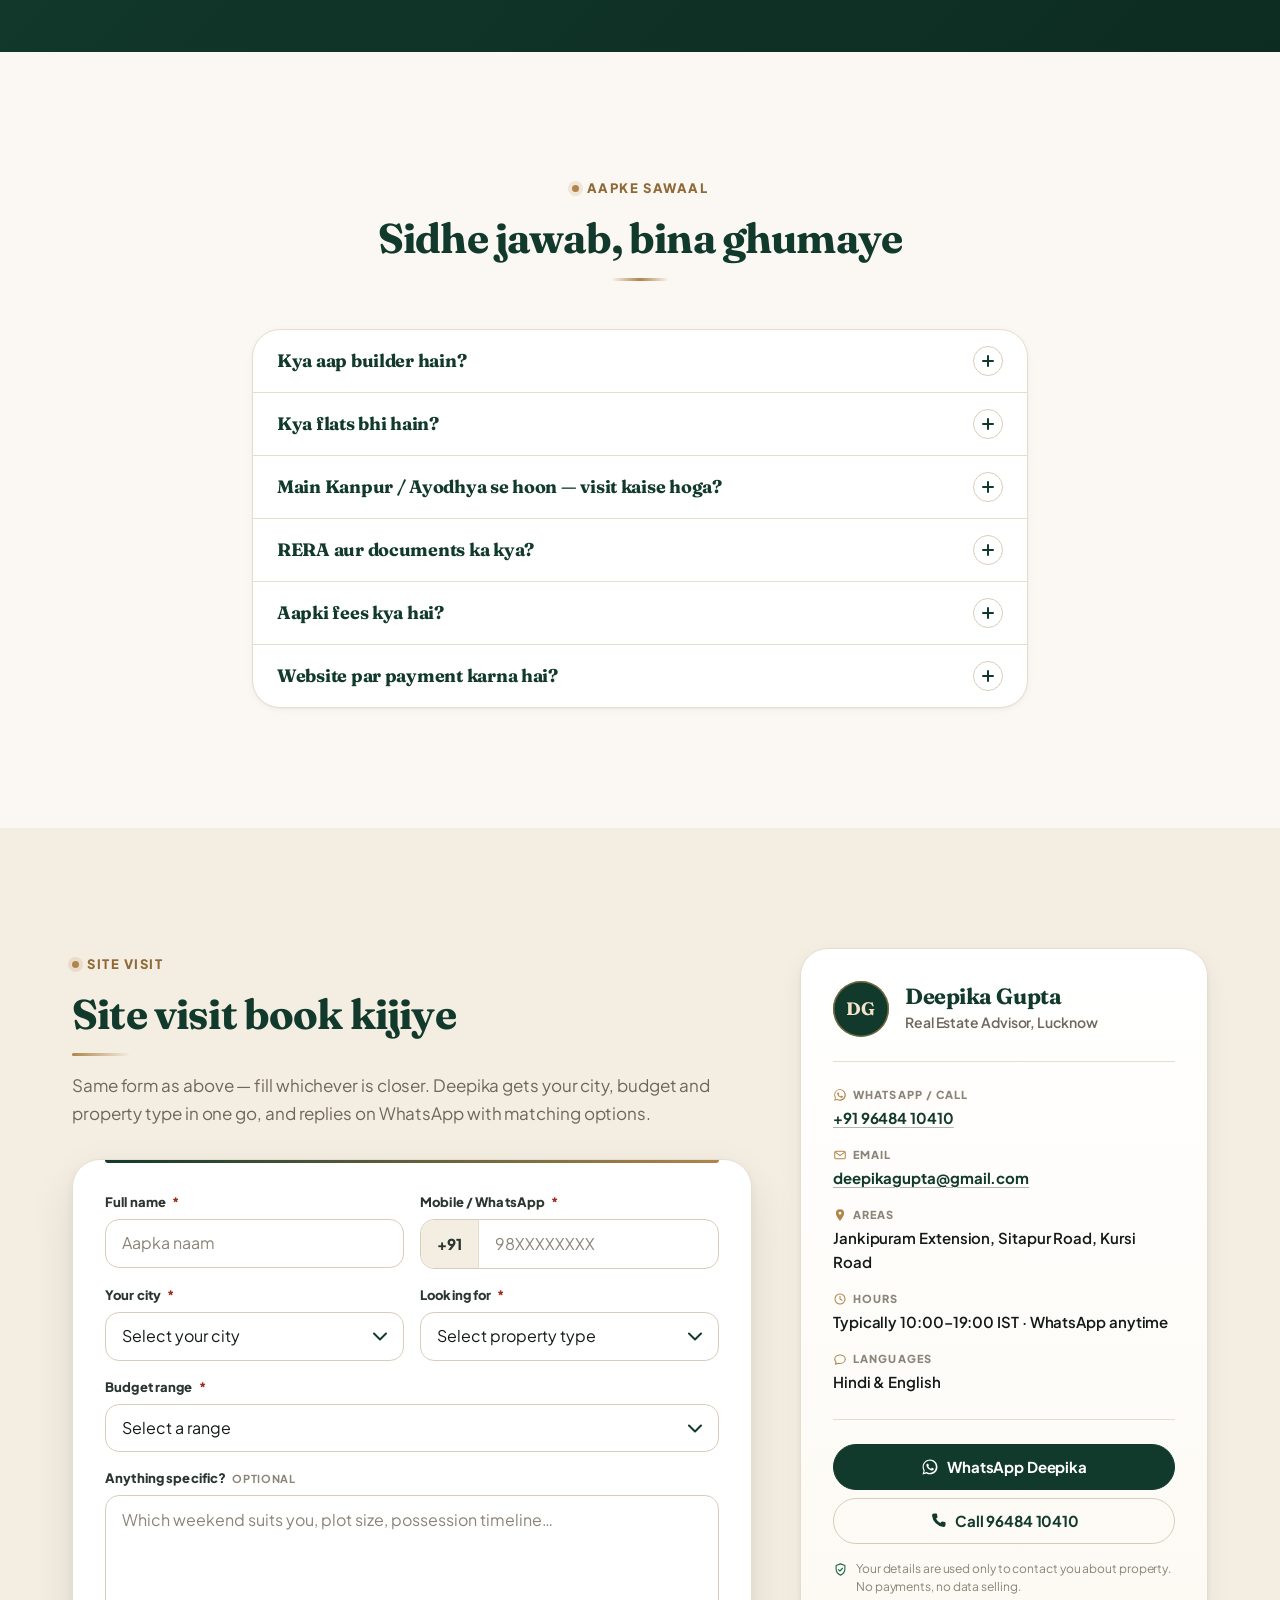
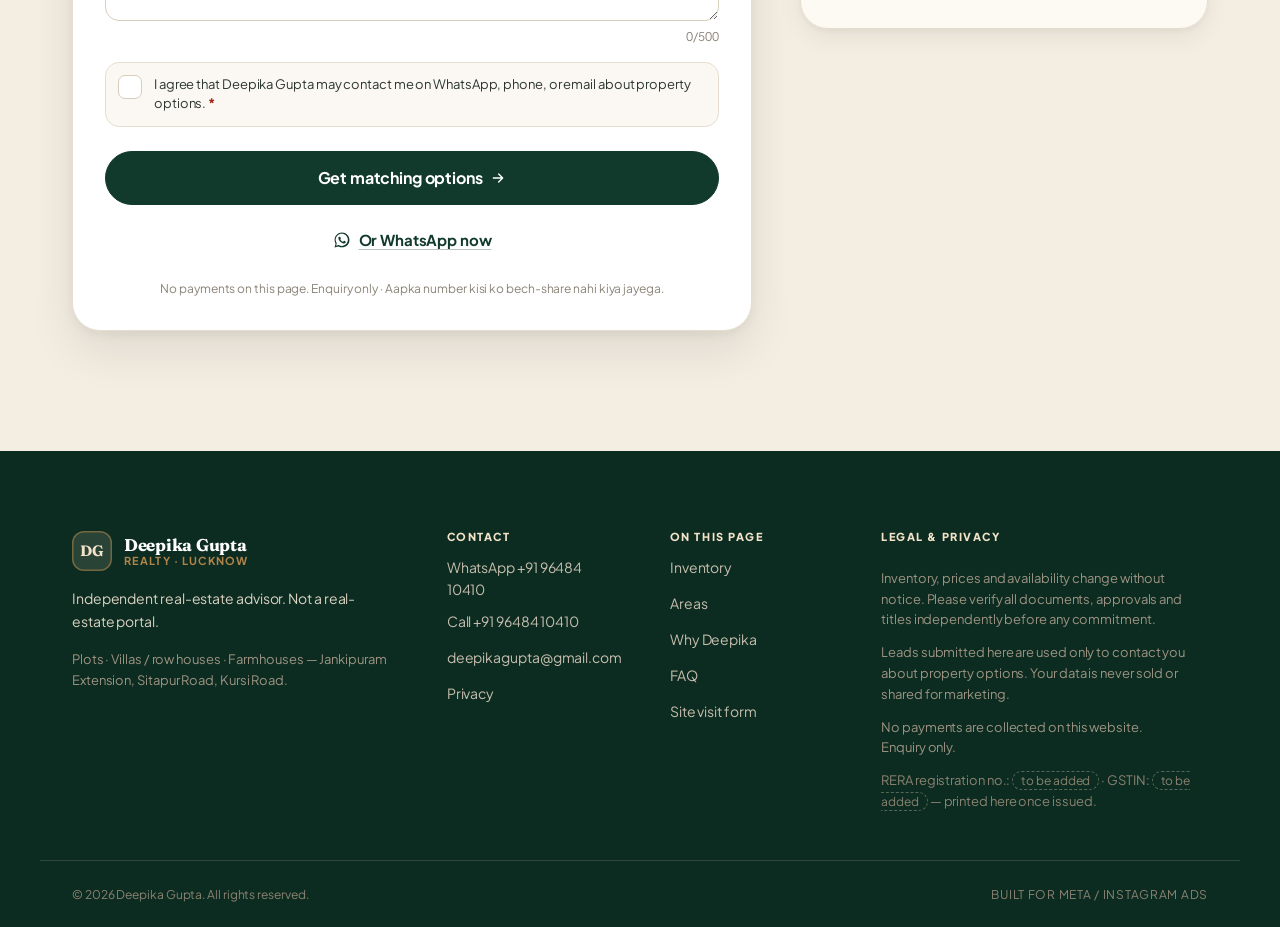
==== commit 0d73a45e: "Polish: fix stray error badges, add scroll progress, reveals, hover depth Correctness first: .field_" ====
--- a/index.html
+++ b/index.html
@@ -315,6 +315,7 @@
       </div>
     </nav>
   </div>
+  <span class="header__progress" aria-hidden="true"></span>
 </header>
 <div class="nav-scrim" id="navScrim" hidden></div>
 
--- a/css/styles.css
+++ b/css/styles.css
@@ -123,6 +123,11 @@
 button { font: inherit; color: inherit; }
 
 ::selection { background: var(--brand); color: #FFF; }
+
+/* The hidden attribute must win over component display rules. Without this,
+   .field__error (display:flex) rendered an empty red badge beside every input
+   from first paint, and the same trap applies to any future [hidden] toggle. */
+[hidden] { display: none !important; }
 
 :focus-visible {
   outline: 3px solid var(--accent);
@@ -1591,7 +1596,144 @@
 }
 
 /* --------------------------------------------------------------------------
-   19. ACCESSIBILITY / MOTION / PRINT
+   19. REFINEMENTS — scroll progress, reveals, micro-interactions
+   -------------------------------------------------------------------------- */
+
+/* --- reading progress line under the header.
+   Pure CSS via a scroll-driven animation; hidden entirely where the feature
+   is missing, so nothing needs a JS fallback. --- */
+.header__progress { display: none; }
+@supports (animation-timeline: scroll(root)) {
+  .header__progress {
+    display: block;
+    position: absolute;
+    inset-inline: 0;
+    bottom: -1px;
+    height: 2px;
+    transform: scaleX(0);
+    transform-origin: 0 50%;
+    background: linear-gradient(90deg, var(--brand) 0%, var(--accent) 62%, #D9B87C 100%);
+    animation: progressGrow linear both;
+    animation-timeline: scroll(root block);
+  }
+}
+@keyframes progressGrow { from { transform: scaleX(0); } to { transform: scaleX(1); } }
+
+/* --- scroll reveal.
+   The hidden base state is scoped to .reveal-ready, a class main.js only adds
+   when IntersectionObserver exists and motion is not reduced. Without JS, or
+   with reduced motion, every element stays visible. --- */
+.reveal-ready [data-reveal] {
+  opacity: 0;
+  transform: translateY(18px);
+  transition: opacity .55s var(--ease), transform .55s var(--ease);
+}
+.reveal-ready [data-reveal].is-in { opacity: 1; transform: none; }
+
+/* --- gold flourish under section titles --- */
+.section__title::after {
+  content: '';
+  display: block;
+  width: 58px; height: 3px;
+  margin-top: var(--s-4);
+  border-radius: 3px;
+  background: linear-gradient(90deg, var(--accent) 0%, rgba(176, 133, 74, 0) 100%);
+}
+.section__head--center .section__title::after {
+  margin-inline: auto;
+  background: linear-gradient(90deg, rgba(176, 133, 74, 0) 0%, var(--accent) 50%, rgba(176, 133, 74, 0) 100%);
+}
+
+/* --- hero depth: fine grain and one slow-drifting gold bloom --- */
+.hero { isolation: isolate; }
+.hero::before {
+  content: '';
+  position: absolute;
+  z-index: -1;
+  top: -14%; right: -8%;
+  width: 46vw; height: 46vw;
+  max-width: 620px; max-height: 620px;
+  border-radius: 50%;
+  background: radial-gradient(circle, rgba(176, 133, 74, .17) 0%, rgba(176, 133, 74, 0) 68%);
+  pointer-events: none;
+  animation: heroBloom 19s var(--ease) infinite alternate;
+}
+.hero::after {
+  content: '';
+  position: absolute;
+  z-index: -1;
+  inset: 0;
+  pointer-events: none;
+  opacity: .55;
+  background-image: url("data:image/svg+xml;utf8,<svg xmlns='http://www.w3.org/2000/svg' width='140' height='140'><filter id='g'><feTurbulence type='fractalNoise' baseFrequency='.9' numOctaves='2' stitchTiles='stitch'/><feColorMatrix type='saturate' values='0'/></filter><rect width='140' height='140' filter='url(%23g)' opacity='.05'/></svg>");
+}
+@keyframes heroBloom {
+  from { transform: none; opacity: .75; }
+  to   { transform: translate3d(-4%, 5%, 0) scale(1.09); opacity: 1; }
+}
+
+/* --- inventory cards: media zoom, scrim for badge legibility, deeper lift --- */
+.card__media { overflow: hidden; }
+.card__media img { transition: transform .55s var(--ease); }
+.card:hover .card__media img { transform: scale(1.05); }
+.card__media::after {
+  content: '';
+  position: absolute;
+  inset: auto 0 0 0;
+  height: 46%;
+  background: linear-gradient(180deg, rgba(20, 26, 23, 0) 0%, rgba(20, 26, 23, .2) 100%);
+  pointer-events: none;
+}
+.card:hover {
+  transform: translateY(-5px);
+  border-color: rgba(176, 133, 74, .5);
+  box-shadow: 0 6px 16px rgba(20, 26, 23, .07), 0 26px 56px -22px rgba(20, 26, 23, .24);
+}
+.card__title { transition: color .18s var(--ease); }
+.card:hover .card__title { color: var(--brand-600); }
+
+/* --- process steps --- */
+.step { transition: transform .2s var(--ease), box-shadow .22s var(--ease), border-color .2s var(--ease); }
+.step:hover { transform: translateY(-4px); box-shadow: var(--sh-3); border-color: var(--line-2); }
+.step__num { transition: transform .26s var(--ease); }
+.step:hover .step__num { transform: translateY(-3px) rotate(-5deg); }
+
+/* --- area panels: gold rail grows on hover --- */
+.area { position: relative; overflow: hidden; }
+.area::before {
+  content: '';
+  position: absolute;
+  inset-block: 0;
+  inset-inline-start: 0;
+  width: 3px;
+  background: linear-gradient(180deg, var(--accent) 0%, var(--accent-600) 100%);
+  transform: scaleY(0);
+  transform-origin: 50% 0;
+  transition: transform .3s var(--ease);
+}
+.area:hover::before { transform: scaleY(1); }
+
+/* --- buttons: one-pass sheen on the solid variants --- */
+.btn { overflow: hidden; }
+.btn::after {
+  content: '';
+  position: absolute;
+  top: 0; bottom: 0;
+  left: -35%;
+  width: 26%;
+  background: linear-gradient(100deg, rgba(255, 255, 255, 0) 0%, rgba(255, 255, 255, .3) 50%, rgba(255, 255, 255, 0) 100%);
+  transform: skewX(-18deg);
+  opacity: 0;
+  pointer-events: none;
+}
+.btn--primary:hover::after { opacity: 1; animation: btnSheen .8s var(--ease); }
+@keyframes btnSheen {
+  from { left: -35%; }
+  to   { left: 118%; }
+}
+
+/* --------------------------------------------------------------------------
+   20. ACCESSIBILITY / MOTION / PRINT
    -------------------------------------------------------------------------- */
 @media (prefers-reduced-motion: reduce) {
   html { scroll-behavior: auto; }
